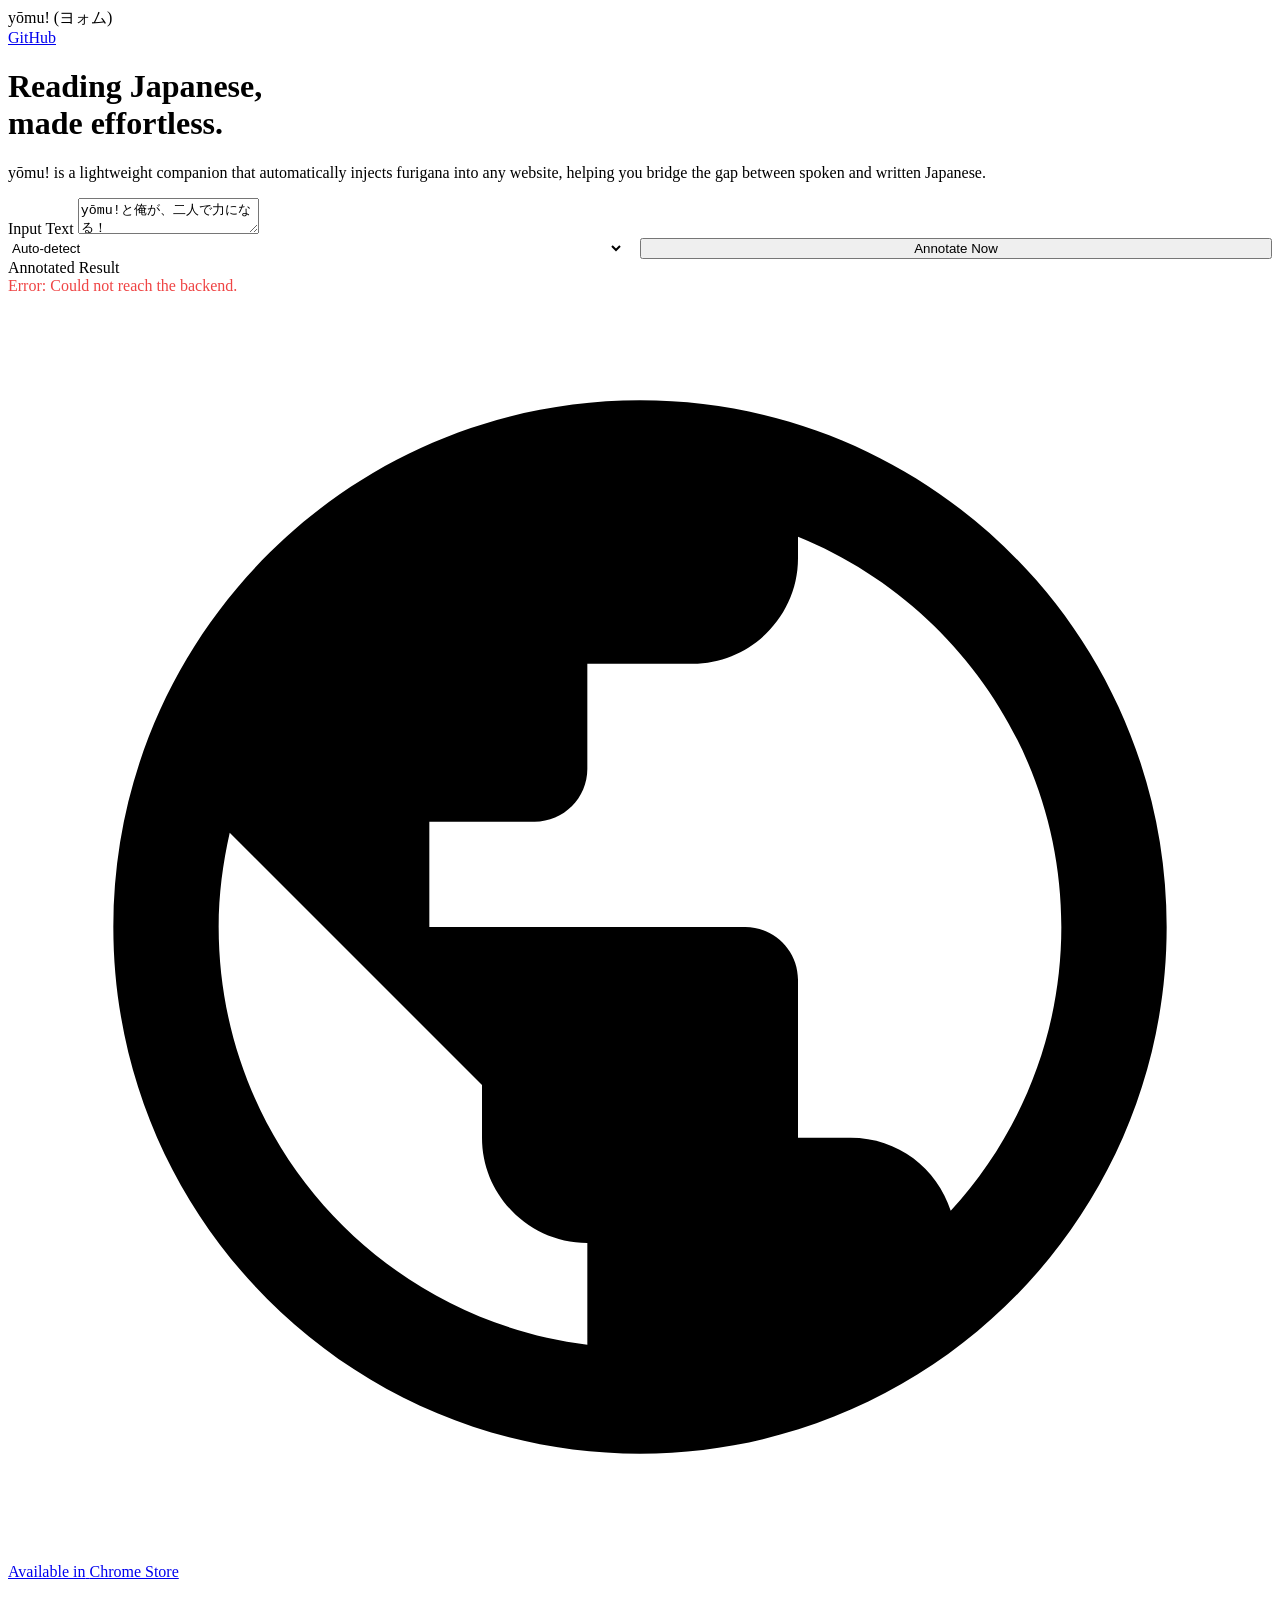
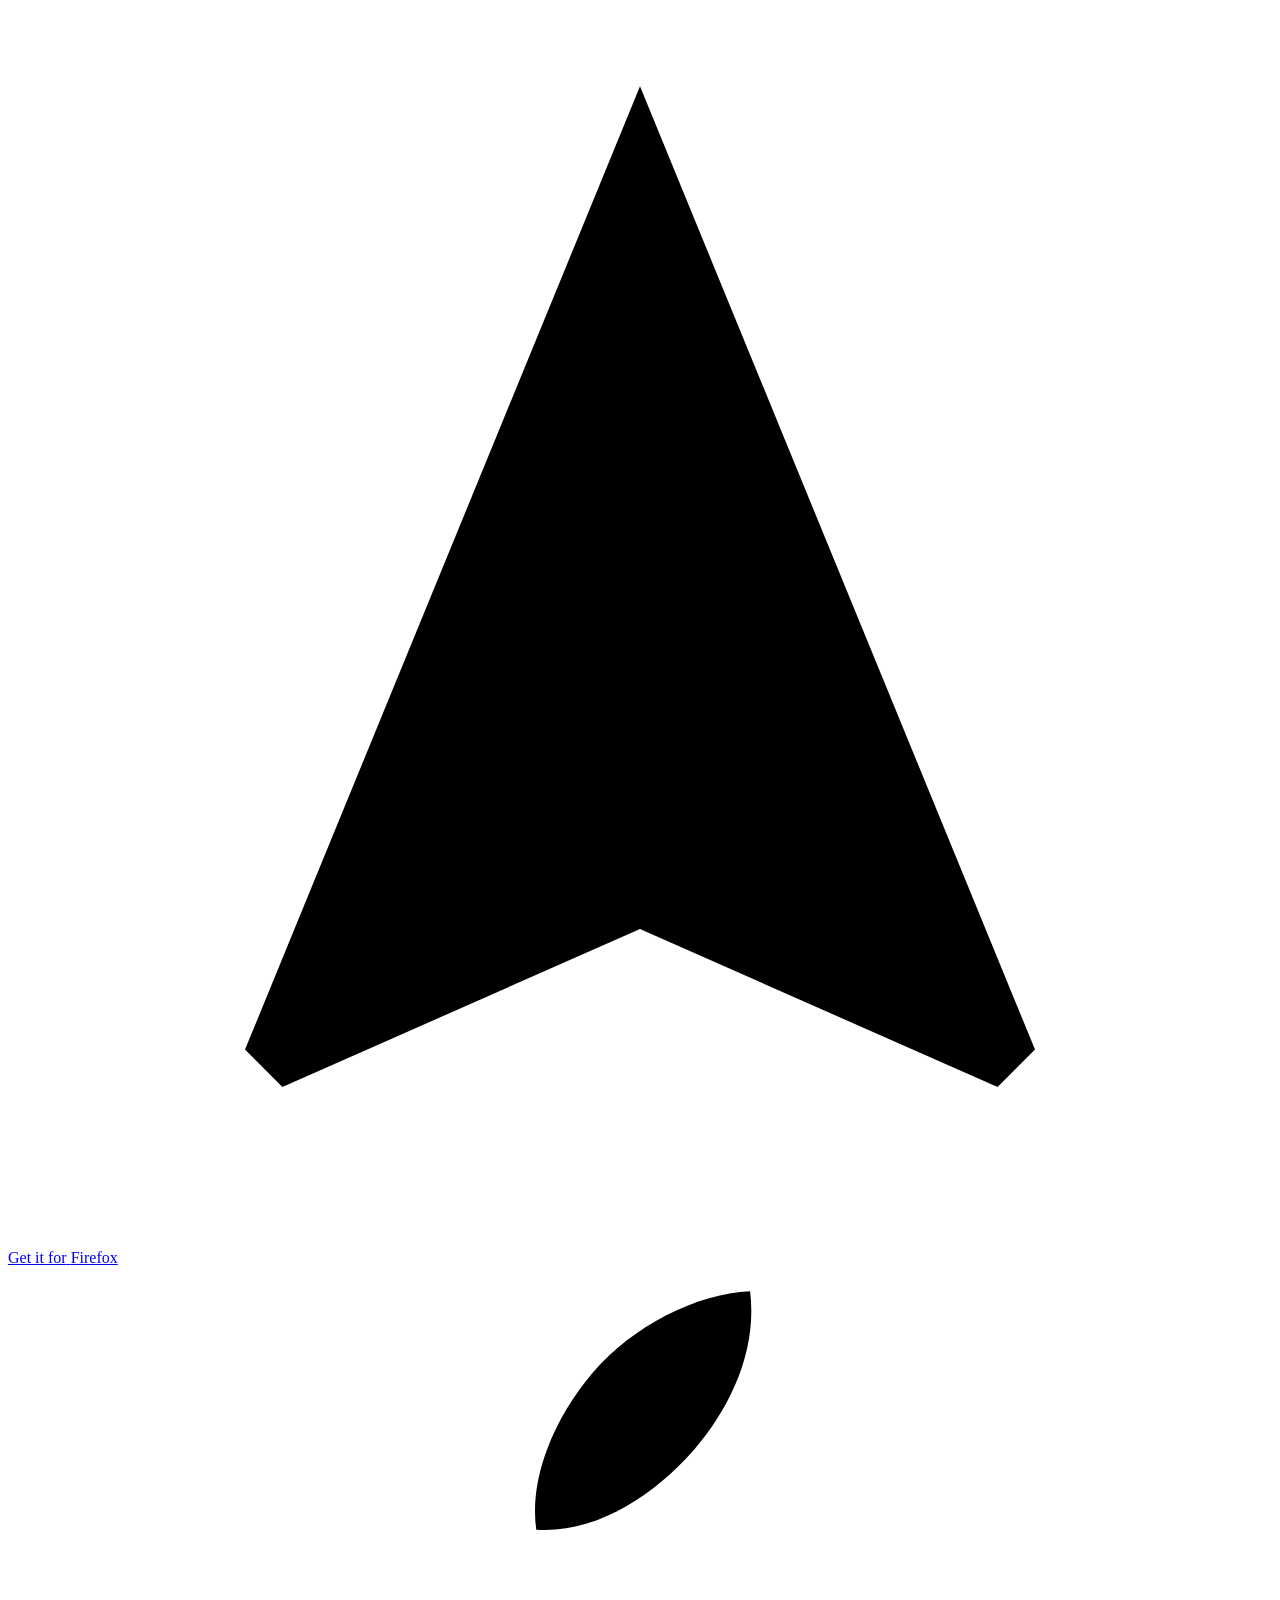
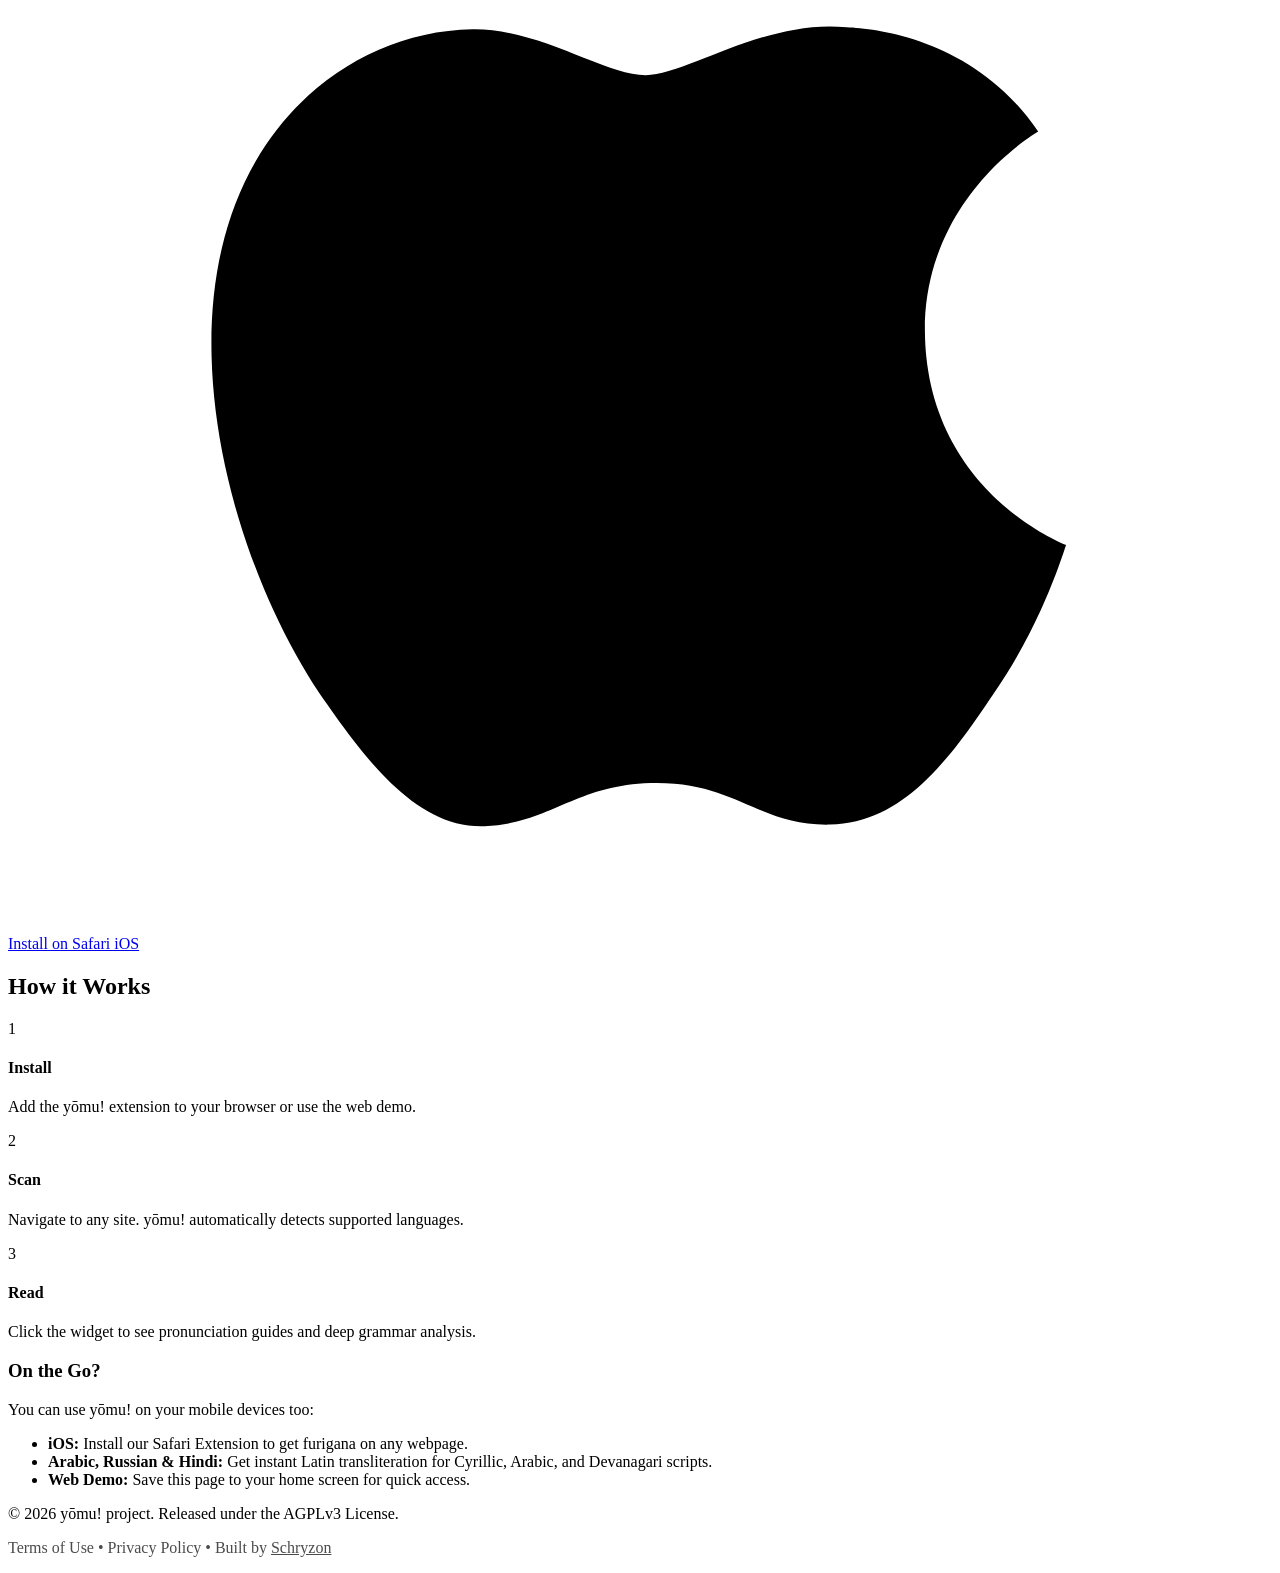
==== backend/static/index.html @ dbb48e29 "chore: untrack test_output.json and apply final UI polish (spinning reel + heroic text)" ====
<!DOCTYPE html>
<html lang="en">

<head>
    <meta charset="UTF-8">
    <meta name="viewport" content="width=device-width, initial-scale=1.0">
    <title>yōmu! (ヨォム) — AI Reading Layer for Japanese, Chinese, Arabic, Russian & Hindi</title>
    <meta name="description"
        content="yōmu! is a lightweight browser extension and AI reading layer that automatically adds Furigana, Pinyin, and Transliteration to Japanese, Chinese, Arabic, Russian, and Hindi text.">

    <!-- Open Graph / Facebook -->
    <meta property="og:type" content="website">
    <meta property="og:url" content="https://yomu-api-447937177163.asia-southeast2.run.app/">
    <meta property="og:title" content="yōmu! (ヨォム) — Read Languages with Ease">
    <meta property="og:description"
        content="An AI-powered reading companion that injects pronunciation guides into any website. Supports Japanese, Chinese, Arabic, Russian, and Hindi.">
    <meta property="og:image" content="https://yomu-api-447937177163.asia-southeast2.run.app/static/logo.png">

    <!-- Twitter -->
    <meta property="twitter:card" content="summary_large_image">
    <meta property="twitter:url" content="https://yomu-api-447937177163.asia-southeast2.run.app/">
    <meta property="twitter:title" content="yōmu! (ヨォム) — AI Reading Layer">
    <meta property="twitter:description"
        content="Inject Furigana, Pinyin, and Transliteration into any website automatically. 5 languages supported.">
    <meta property="twitter:image" content="https://yomu-api-447937177163.asia-southeast2.run.app/static/logo.png">

    <link rel="preconnect" href="https://fonts.googleapis.com">
    <link rel="preconnect" href="https://fonts.gstatic.com" crossorigin>
    <link href="https://fonts.googleapis.com/css2?family=Outfit:wght@400;600;800;900&display=swap" rel="stylesheet">
    <link rel="stylesheet" href="/static/style.css">
    <link rel="manifest" href="/static/manifest.json">
    <link rel="canonical" href="https://yomu-api-447937177163.asia-southeast2.run.app/">
    <meta name="theme-color" content="#020617">
    <link rel="apple-touch-icon" href="/static/logo.png">

</head>

<body>
    <div class="bg-blobs">
        <div class="blob blob-1"></div>
        <div class="blob blob-2"></div>
    </div>

    <header>
        <div class="logo">yōmu! (ヨォム)</div>

        <nav>
            <a href="https://github.com/Schryzon/yomu" class="btn"
                style="background: var(--glass); border: 1px solid var(--border);">GitHub</a>
        </nav>
    </header>

    <main>
        <h1>Reading <span id="lang-reel-container"><span id="lang-reel">Japanese</span></span>,<br>made effortless.</h1>


        <p class="hero-sub">
            yōmu! is a lightweight companion that automatically injects furigana into any website, helping you bridge
            the gap between spoken and written Japanese.
        </p>

        <div class="demo-container">
            <div class="input-group">
                <label for="text-input">Input Text</label>
                <textarea id="text-input" placeholder="Enter text here...">yōmu!と俺が、二人で力になる！</textarea>



                <div style="display: flex; gap: 1rem; align-items: center;">
                    <select id="lang-select" class="btn"
                        style="background: var(--glass); border: 1px solid var(--border); flex: 1;">
                        <option value="auto">Auto-detect</option>
                        <option value="ja">Japanese (Furigana)</option>
                        <option value="zh">Chinese (Pinyin)</option>
                        <option value="ar">Arabic (Transliteration)</option>
                    </select>

                    <button id="annotate-btn" class="btn" style="flex: 1;">Annotate Now</button>
                </div>
            </div>

            <div class="output-group">
                <label>Annotated Result</label>
                <div id="output-box" class="output-box">
                    <em>The result will appear here...</em>
                </div>
            </div>
        </div>

        <div class="store-grid">
            <a href="#" class="store-btn">
                <svg viewBox="0 0 24 24">
                    <path
                        d="M12 2C6.48 2 2 6.48 2 12s4.48 10 10 10 10-4.48 10-10S17.52 2 12 2zm-1 17.93c-3.95-.49-7-3.85-7-7.93 0-.62.08-1.21.21-1.79L9 15v1c0 1.1.9 2 2 2v1.93zm6.9-2.54c-.26-.81-1-1.39-1.9-1.39h-1v-3c0-.55-.45-1-1-1H8v-2h2c.55 0 1-.45 1-1V7h2c1.1 0 2-.9 2-2v-.41c2.93 1.19 5 4.06 5 7.41 0 2.08-.8 3.97-2.1 5.39z" />
                </svg>
                <div class="btn-text">
                    <span class="small">Available in</span>
                    <span class="large">Chrome Store</span>
                </div>
            </a>
            <a href="#" class="store-btn">
                <svg viewBox="0 0 24 24">
                    <path d="M12 2L4.5 20.29L5.21 21L12 18L18.79 21L19.5 20.29L12 2Z" />
                </svg>
                <div class="btn-text">
                    <span class="small">Get it for</span>
                    <span class="large">Firefox</span>
                </div>
            </a>
            <a href="#" class="store-btn">
                <svg viewBox="0 0 24 24">
                    <path
                        d="M18.71 19.5c-.83 1.24-1.71 2.45-3.1 2.48-1.34.03-1.77-.79-3.29-.79-1.53 0-2 .77-3.27.82-1.31.05-2.3-1.32-3.14-2.53C4.25 17 2.94 12.45 4.7 9.39c.87-1.52 2.43-2.48 4.12-2.51 1.28-.02 2.5.87 3.29.87.78 0 2.26-1.07 3.81-.91.65.03 2.47.26 3.64 1.98-.09.06-2.17 1.28-2.15 3.81.03 3.02 2.65 4.03 2.68 4.04-.03.07-.42 1.44-1.38 2.83M13 3.5c.73-.83 1.23-1.93 1.09-3.04-1.02.04-2.25.68-2.98 1.54-.65.76-1.23 1.91-1.08 2.99 1.13.08 2.24-.66 2.97-1.49z" />
                </svg>
                <div class="btn-text">
                    <span class="small">Install on</span>
                    <span class="large">Safari iOS</span>
                </div>
            </a>
        </div>

        <section class="how-to">
            <h2>How it Works</h2>
            <div class="steps">
                <div class="step">
                    <div class="step-num">1</div>
                    <h4>Install</h4>
                    <p>Add the yōmu! extension to your browser or use the web demo.</p>
                </div>
                <div class="step">
                    <div class="step-num">2</div>
                    <h4>Scan</h4>
                    <p>Navigate to any site. yōmu! automatically detects supported languages.</p>
                </div>
                <div class="step">
                    <div class="step-num">3</div>
                    <h4>Read</h4>
                    <p>Click the widget to see pronunciation guides and deep grammar analysis.</p>
                </div>
            </div>
        </section>

        <div class="mobile-info">

            <h3>On the Go?</h3>

            <p>You can use yōmu! on your mobile devices too:</p>
            <ul>
                <li><strong>iOS:</strong> Install our Safari Extension to get furigana on any webpage.</li>
                <li><strong>Arabic, Russian & Hindi:</strong> Get instant Latin transliteration for Cyrillic, Arabic,
                    and Devanagari scripts.</li>

                <li><strong>Web Demo:</strong> Save this page to your home screen for quick access.</li>
            </ul>
        </div>
    </main>

    <footer>
        <p>&copy; 2026 yōmu! project. Released under the <a href="https://github.com/Schryzon/yomu/blob/main/LICENSE"
                style="color: var(--primary); text-decoration: none;">AGPLv3 License</a>.</p>
        <p style="margin-top: 0.5rem; opacity: 0.7;">
            <a href="/terms" style="color: inherit; text-decoration: none;">Terms of Use</a> •
            <a href="/privacy" style="color: inherit; text-decoration: none;">Privacy Policy</a> •
            Built by <a href="https://github.com/Schryzon" style="color: inherit; text-decoration: underline;">Schryzon</a>
        </p>
    </footer>


    <script>
        const langReel = document.getElementById('lang-reel');
        const inputText = document.getElementById('text-input');
        const btn = document.getElementById('annotate-btn');
        const output = document.getElementById('output-box');
        const langSelect = document.getElementById('lang-select');

        const LANGS = {
            ja: "Japanese",
            zh: "Chinese",
            ar: "Arabic",
            ru: "Russian",
            hi: "Hindi"
        };

        let currentLang = "ja";

        function detectLanguage(text) {
            if (/[\u3040-\u309F\u30A0-\u30FF]/.test(text)) return "ja";
            if (/[\u4E00-\u9FAF]/.test(text)) return "zh";
            if (/[\u0600-\u06FF]/.test(text)) return "ar";
            if (/[\u0400-\u04FF]/.test(text)) return "ru";
            if (/[\u0900-\u097F]/.test(text)) return "hi";
            return "ja";
        }

        function spinTo(newLangKey) {
            if (newLangKey === currentLang) return;
            const newName = LANGS[newLangKey] || "Languages";
            
            langReel.style.animation = 'none';
            langReel.offsetHeight; // trigger reflow
            langReel.style.animation = 'spin-out 0.3s cubic-bezier(0.45, 0, 0.55, 1) forwards';
            
            setTimeout(() => {
                langReel.textContent = newName;
                langReel.style.animation = 'spin-in 0.4s cubic-bezier(0.175, 0.885, 0.32, 1.275) forwards';
                currentLang = newLangKey;
            }, 300);
        }

        inputText.addEventListener('input', (e) => {
            const text = e.target.value;
            if (text.trim().length > 0) {
                const lang = detectLanguage(text);
                spinTo(lang);
            }
        });

        async function annotate() {
            const text = inputText.value.trim();
            if (!text) return;

            btn.disabled = true;
            btn.textContent = "Processing...";
            output.style.opacity = "0.5";

            try {
                const response = await fetch('/api/annotate', {
                    method: 'POST',
                    headers: { 'Content-Type': 'application/json' },
                    body: JSON.stringify({ 
                        text: text,
                        target_lang: langSelect.value 
                    })
                });

                if (!response.ok) throw new Error('API Error');

                const data = await response.json();
                output.innerHTML = data.annotated_html;
                
                const finalLang = langSelect.value === 'auto' ? detectLanguage(text) : langSelect.value;
                spinTo(finalLang);

            } catch (err) {
                console.error(err);
                output.innerHTML = `<span style="color: #ef4444;">Error: Could not reach the backend.</span>`;
            } finally {
                btn.disabled = false;
                btn.textContent = "Annotate Now";
                output.style.opacity = "1";
            }
        }

        btn.addEventListener('click', annotate);
        window.addEventListener('DOMContentLoaded', annotate);
    </script>
</body>
</html>
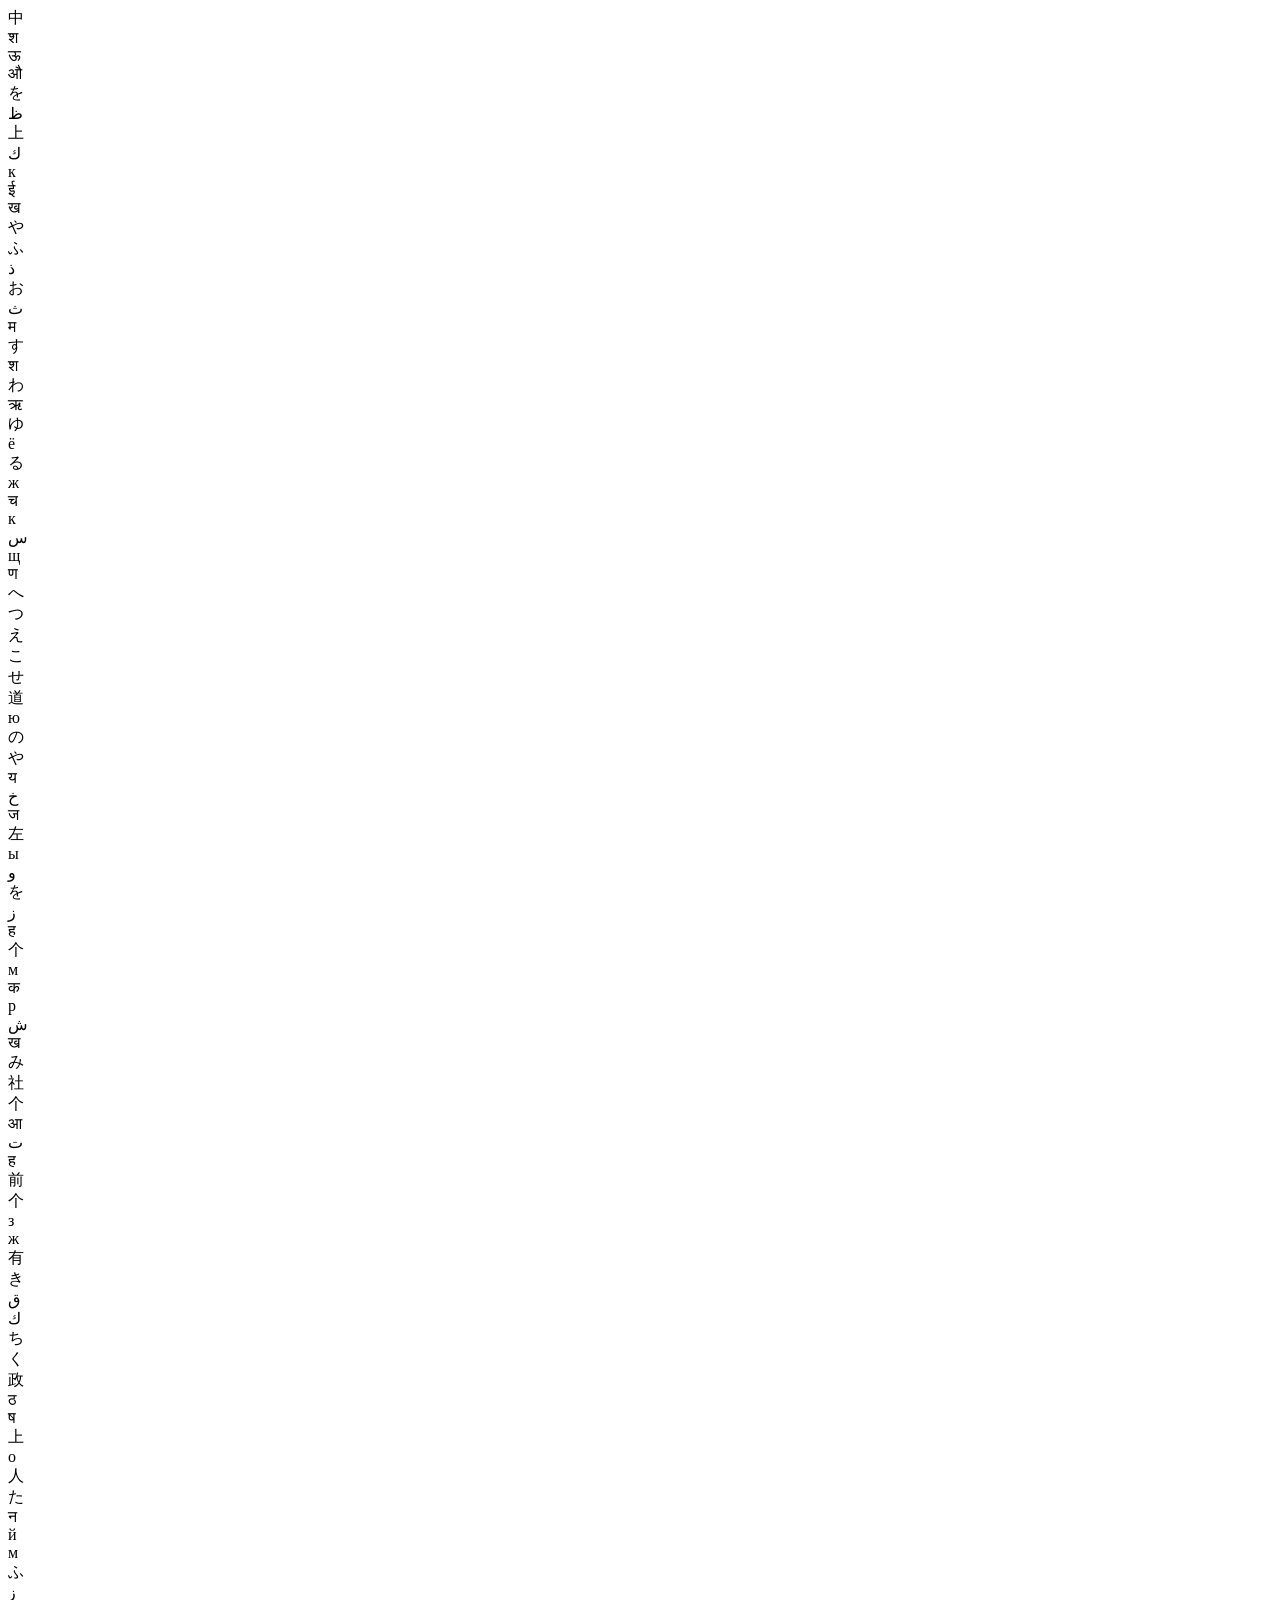
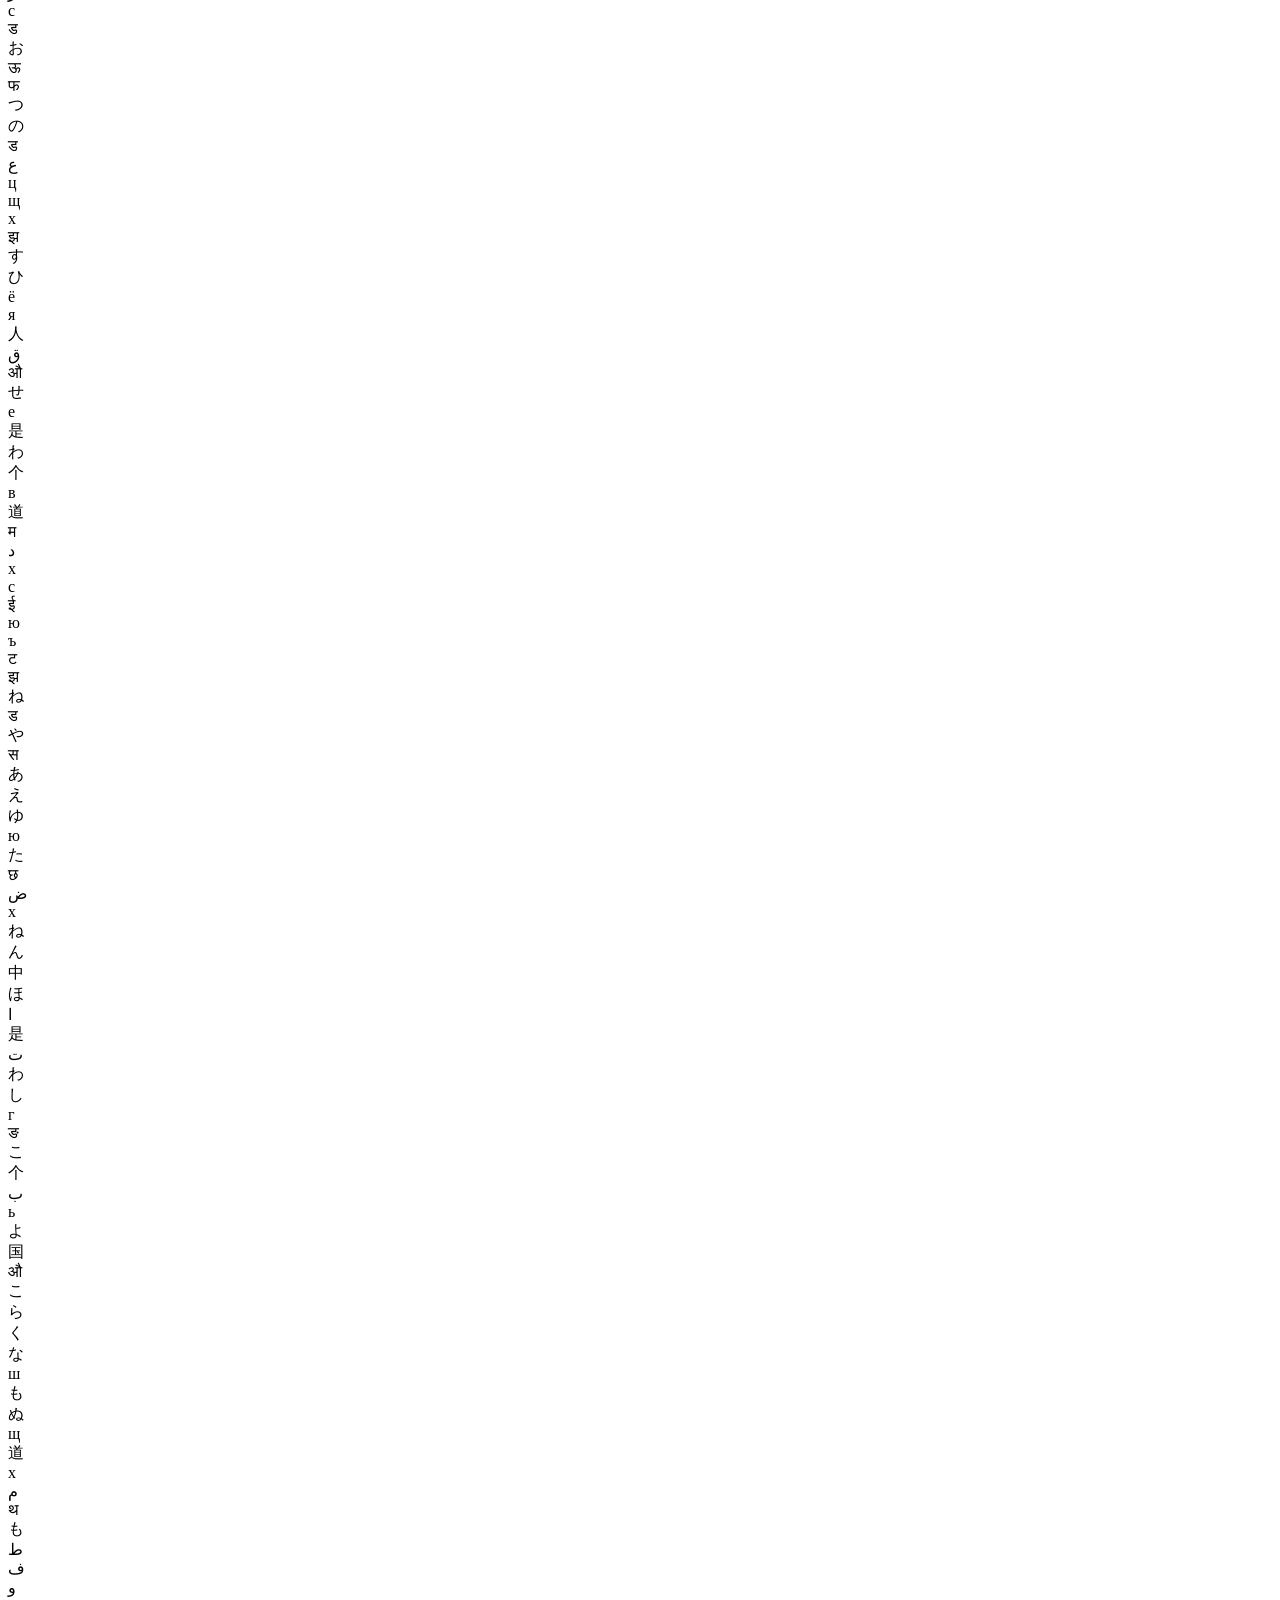
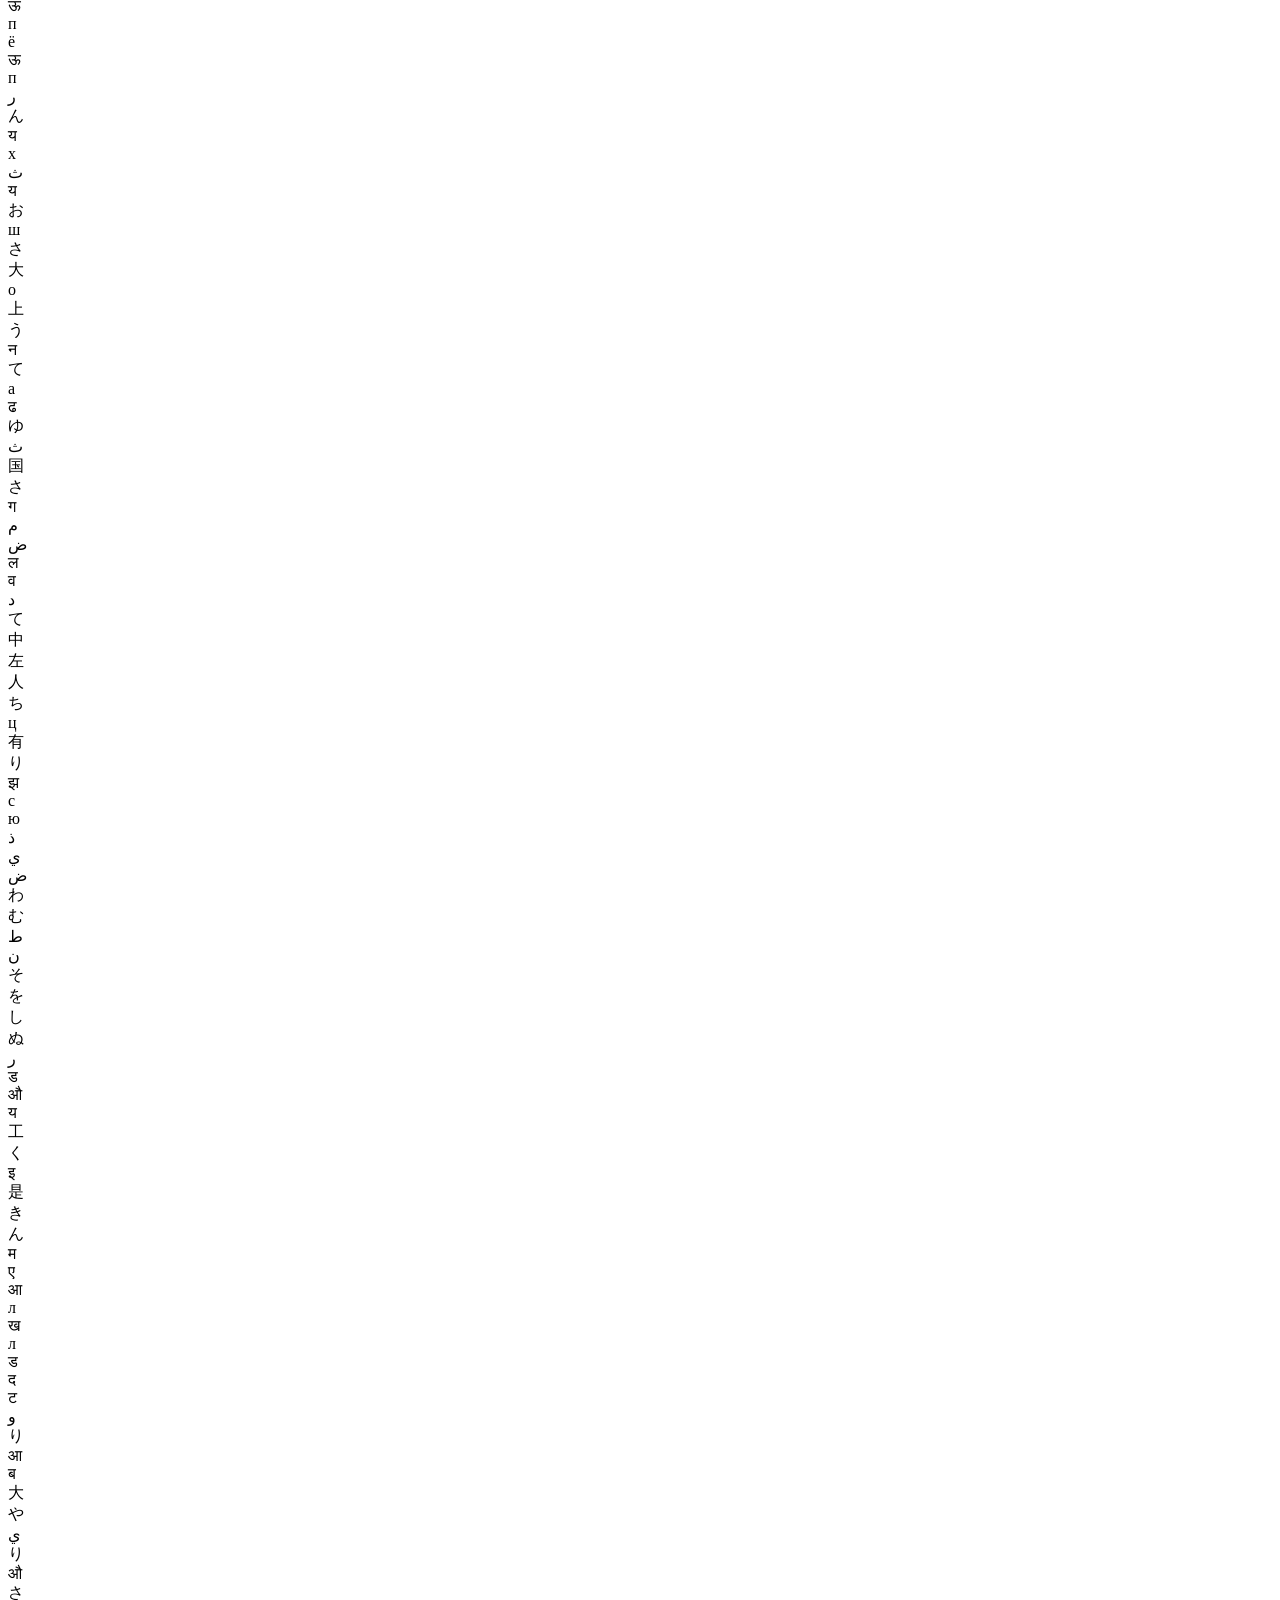
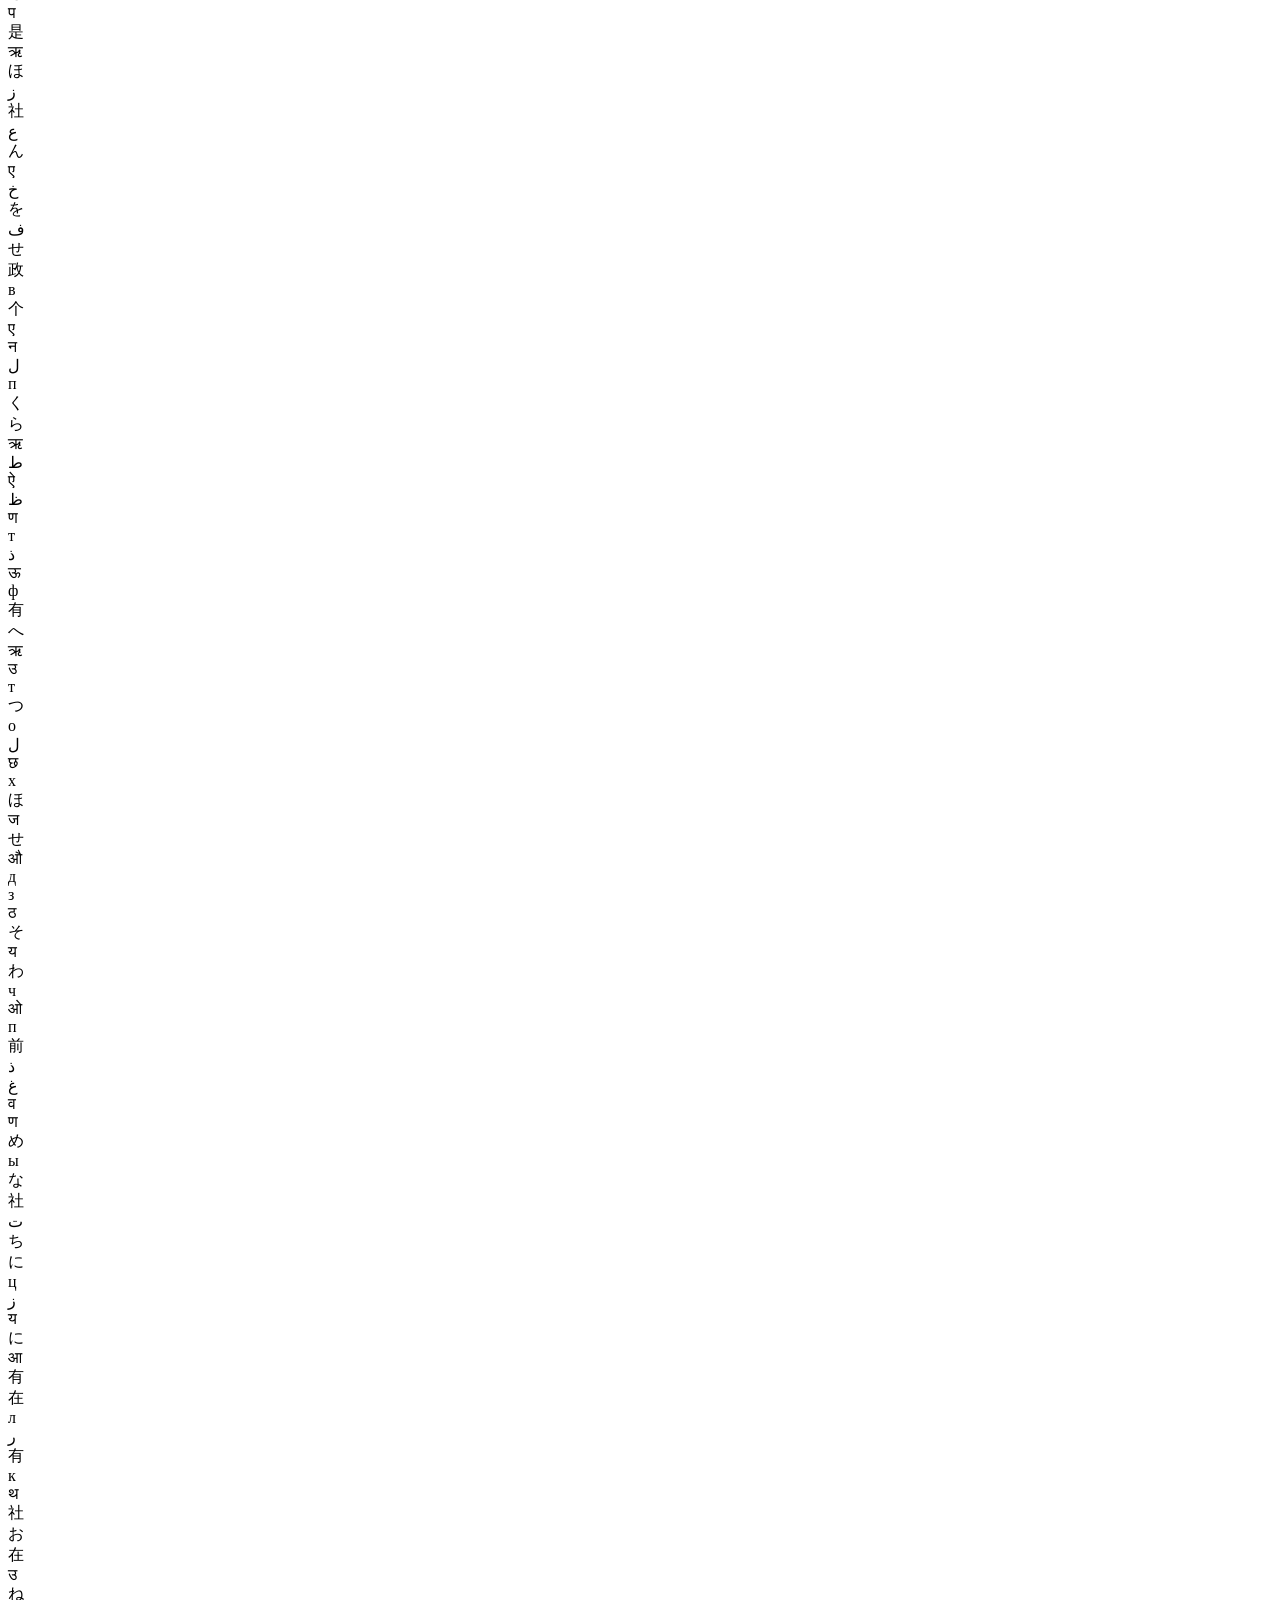
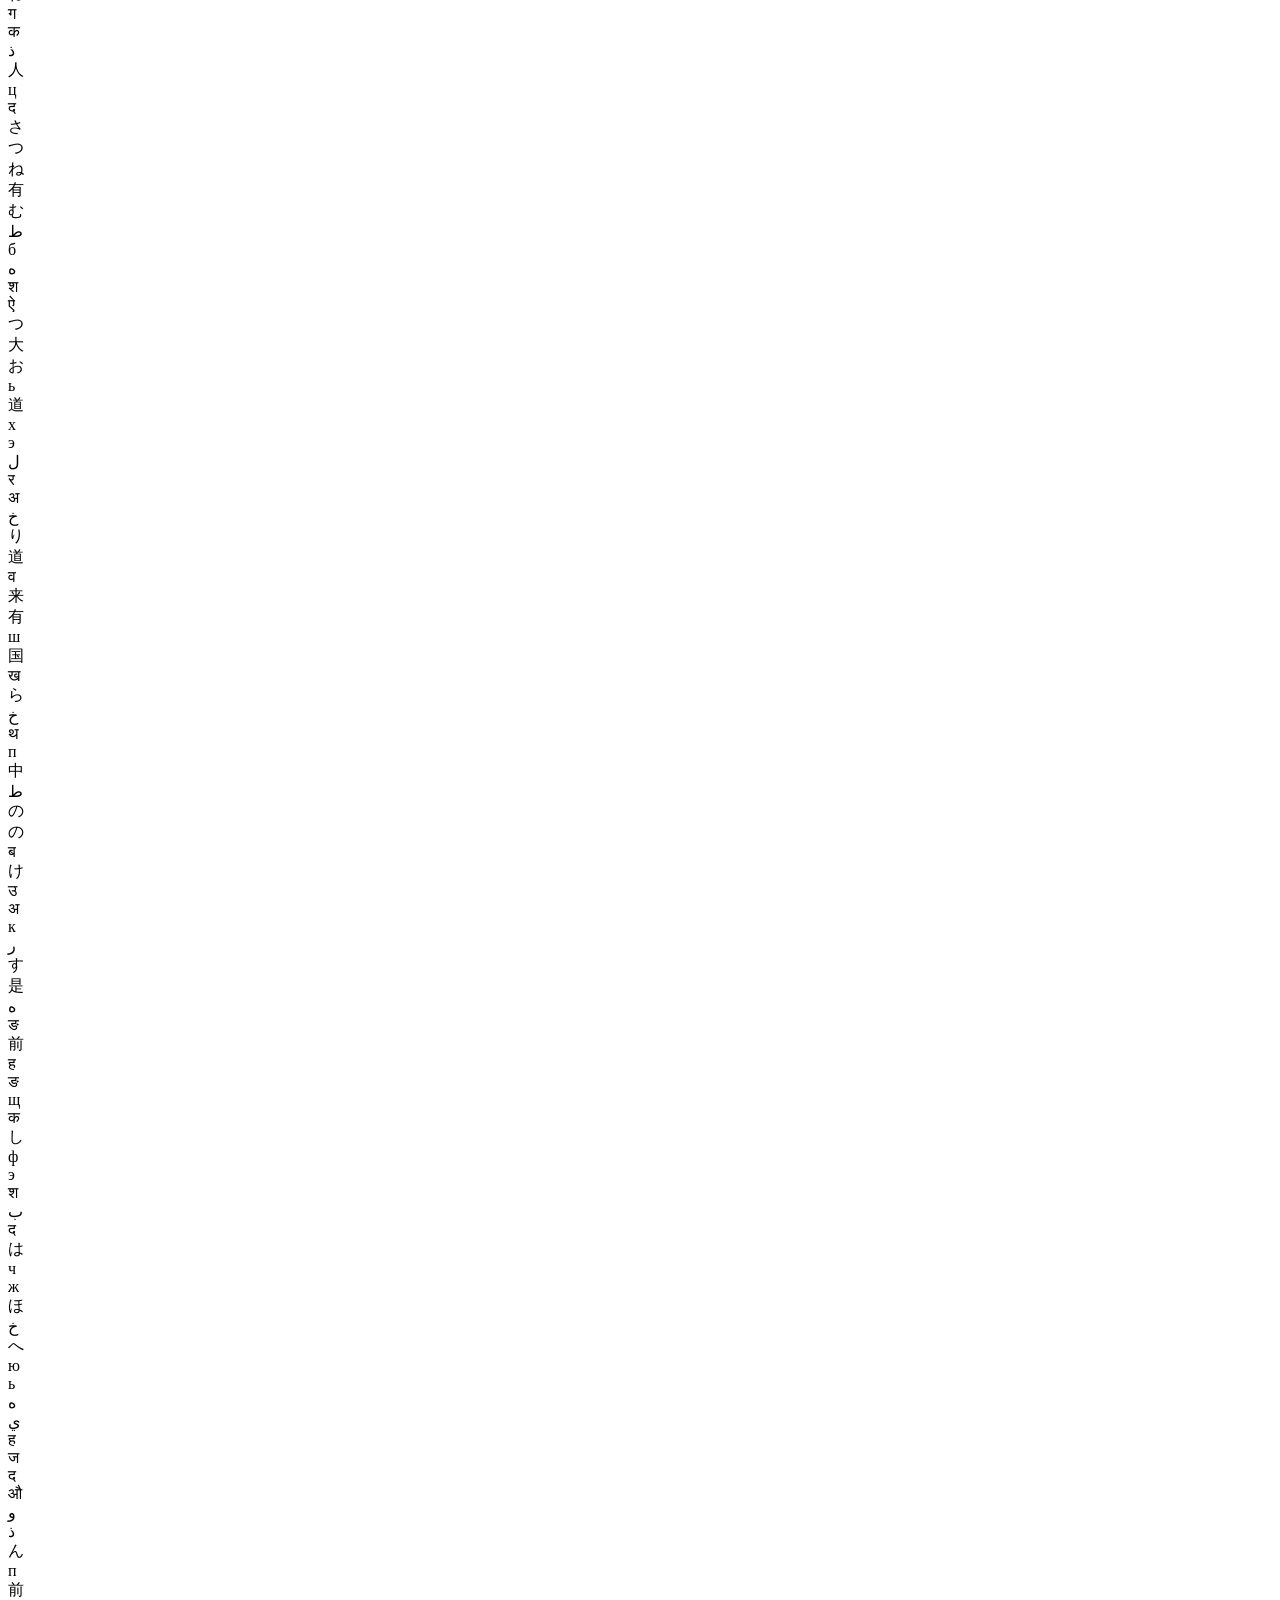
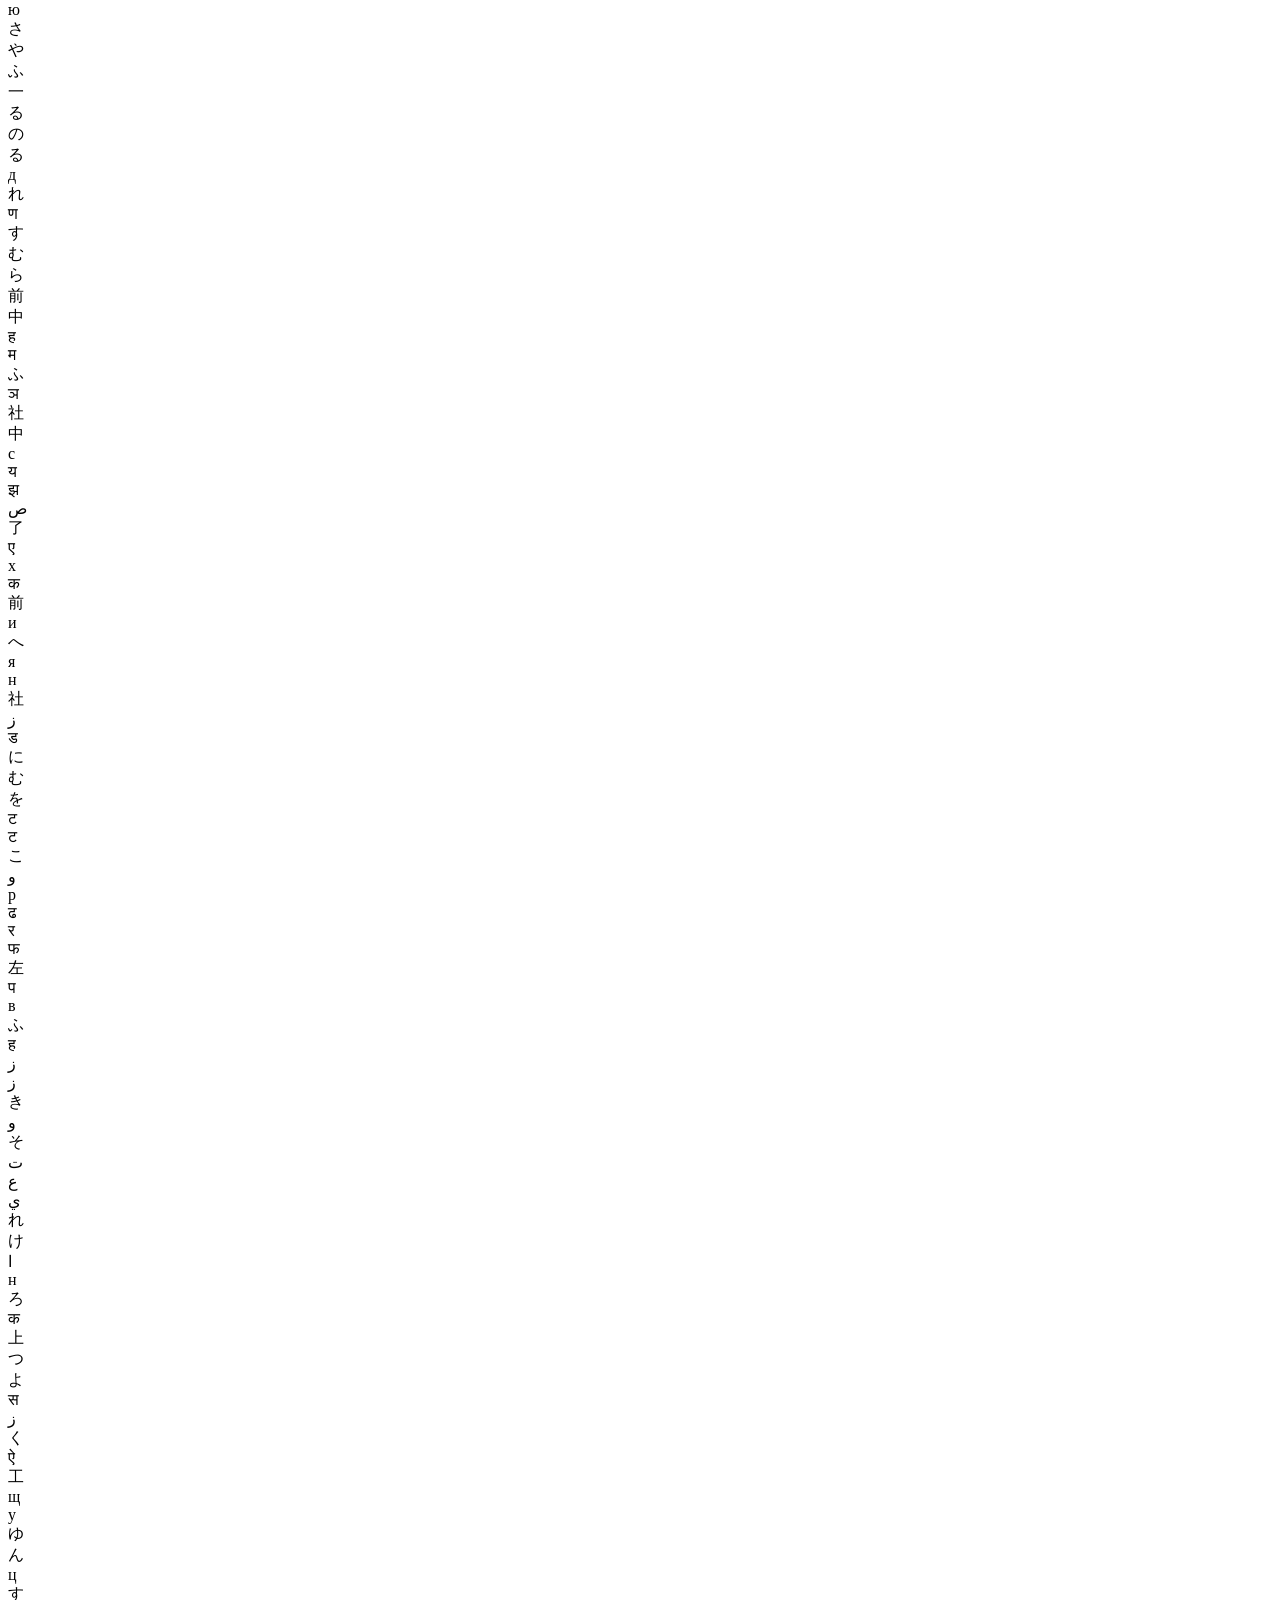
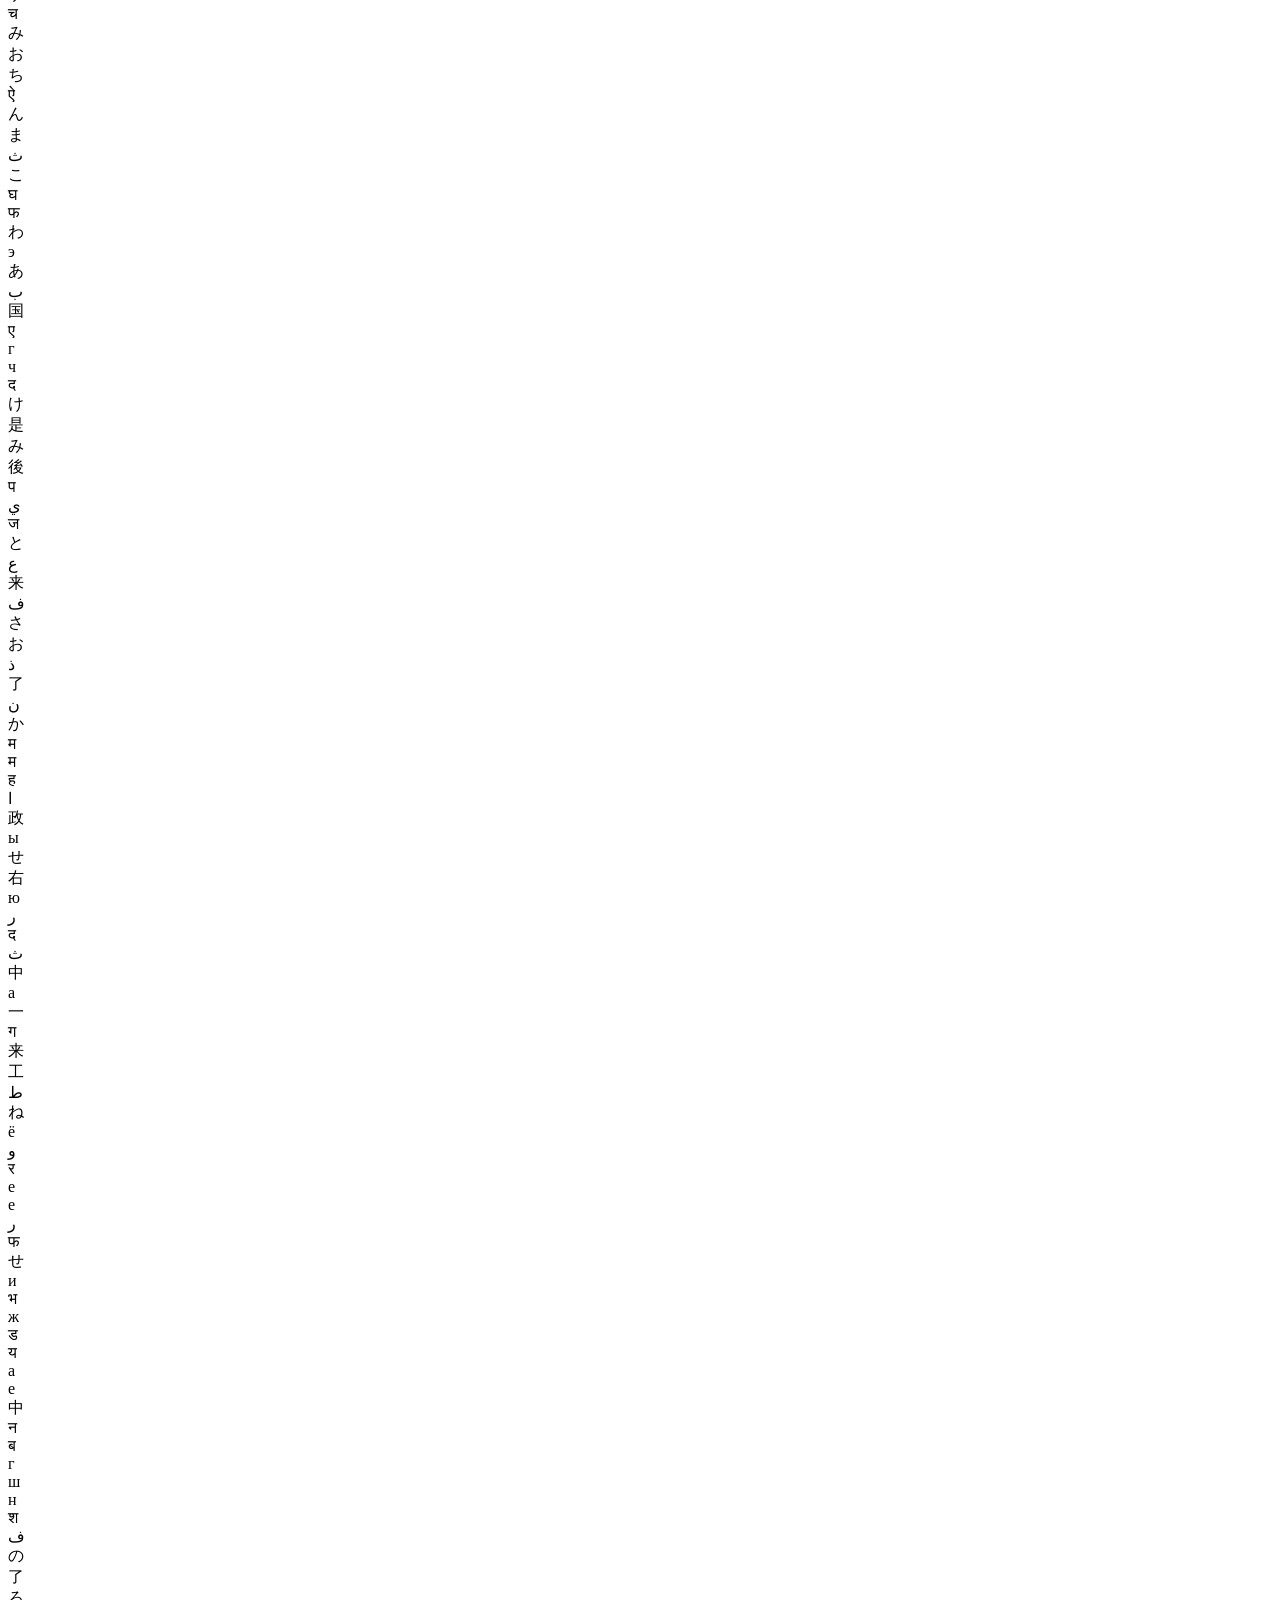
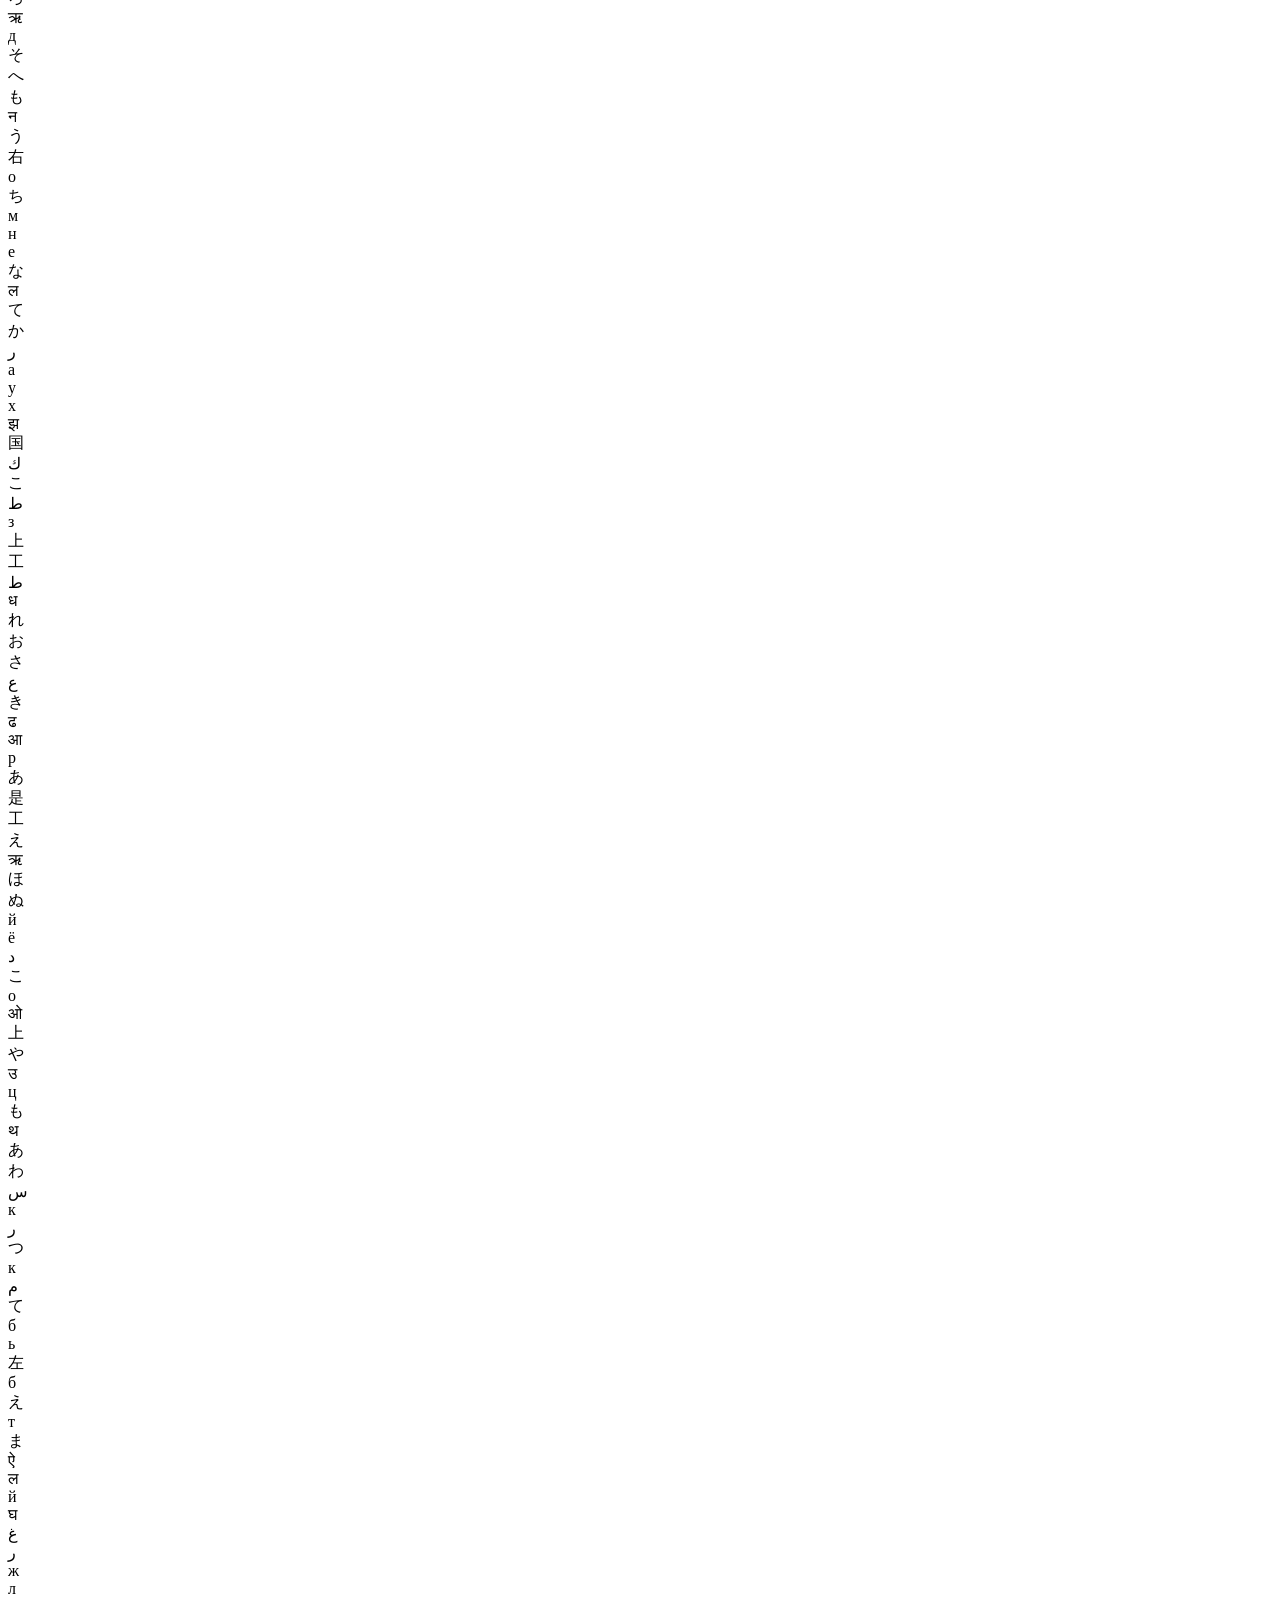
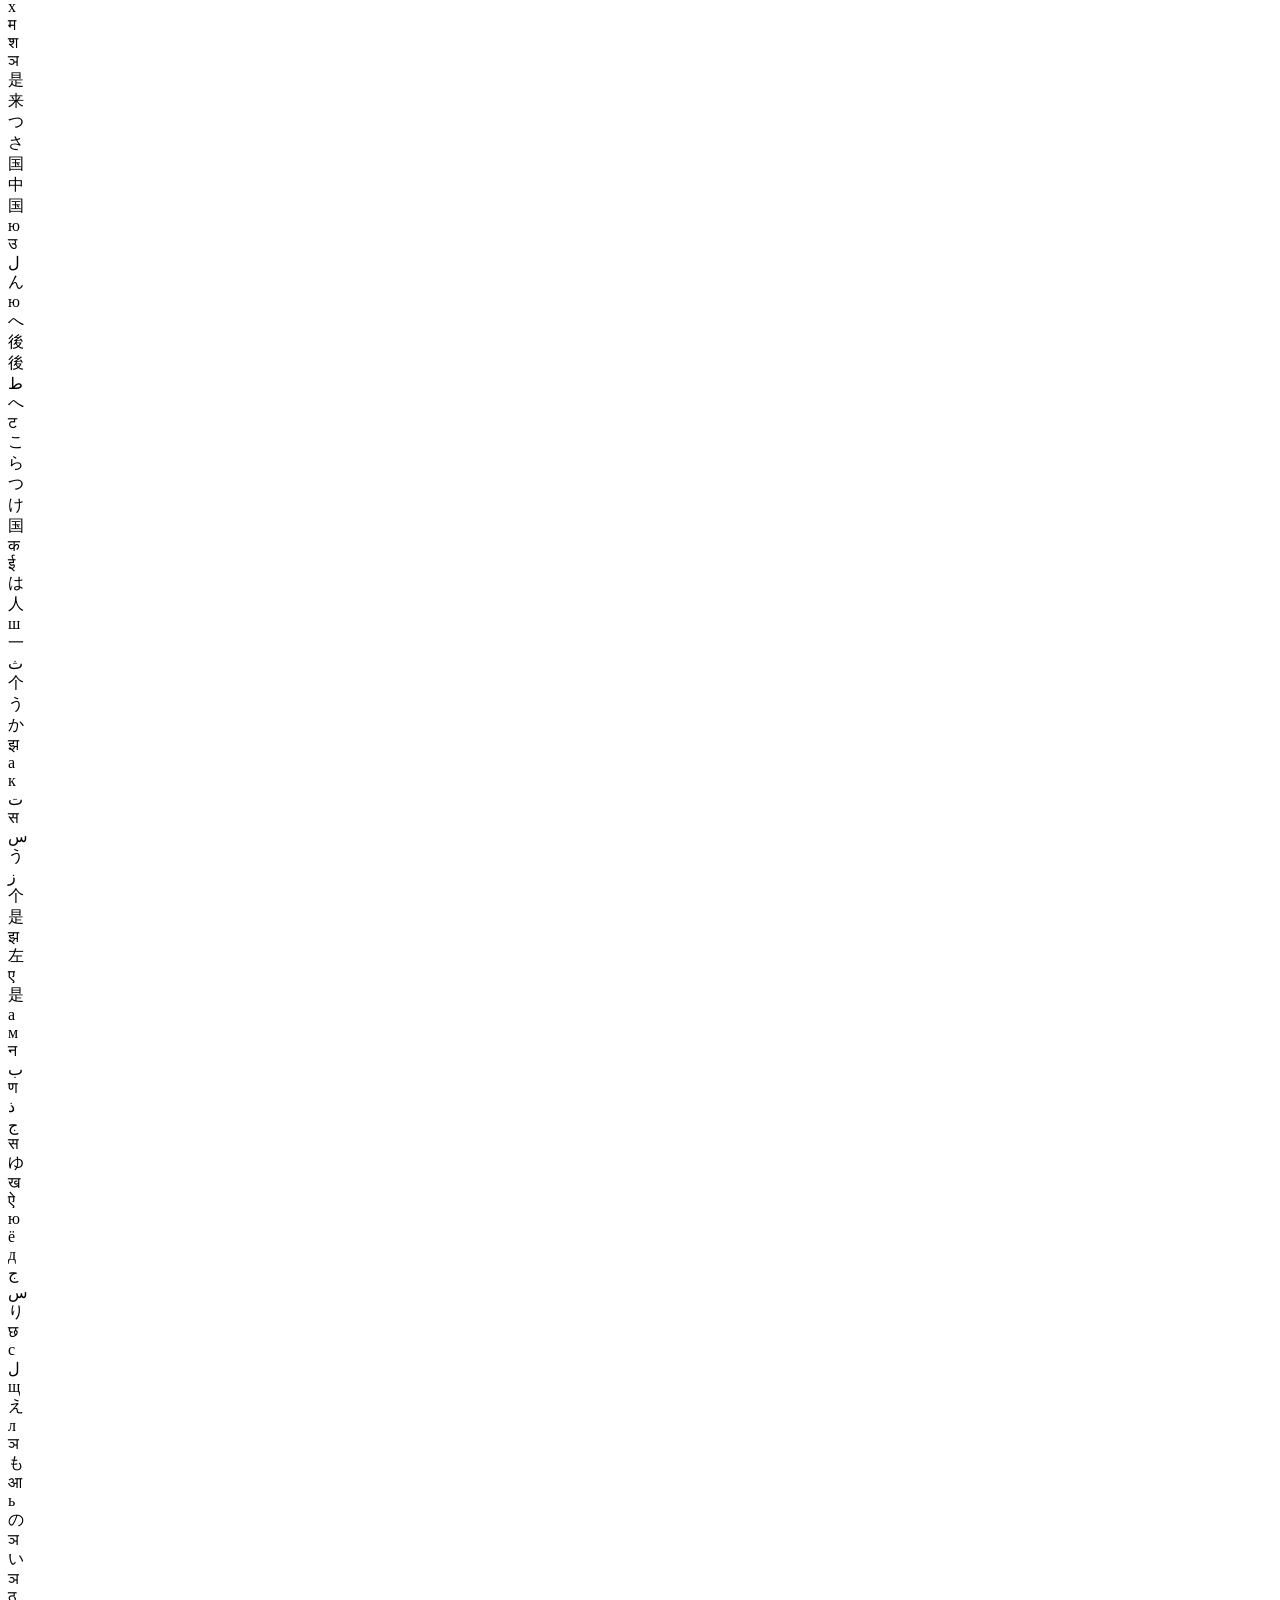
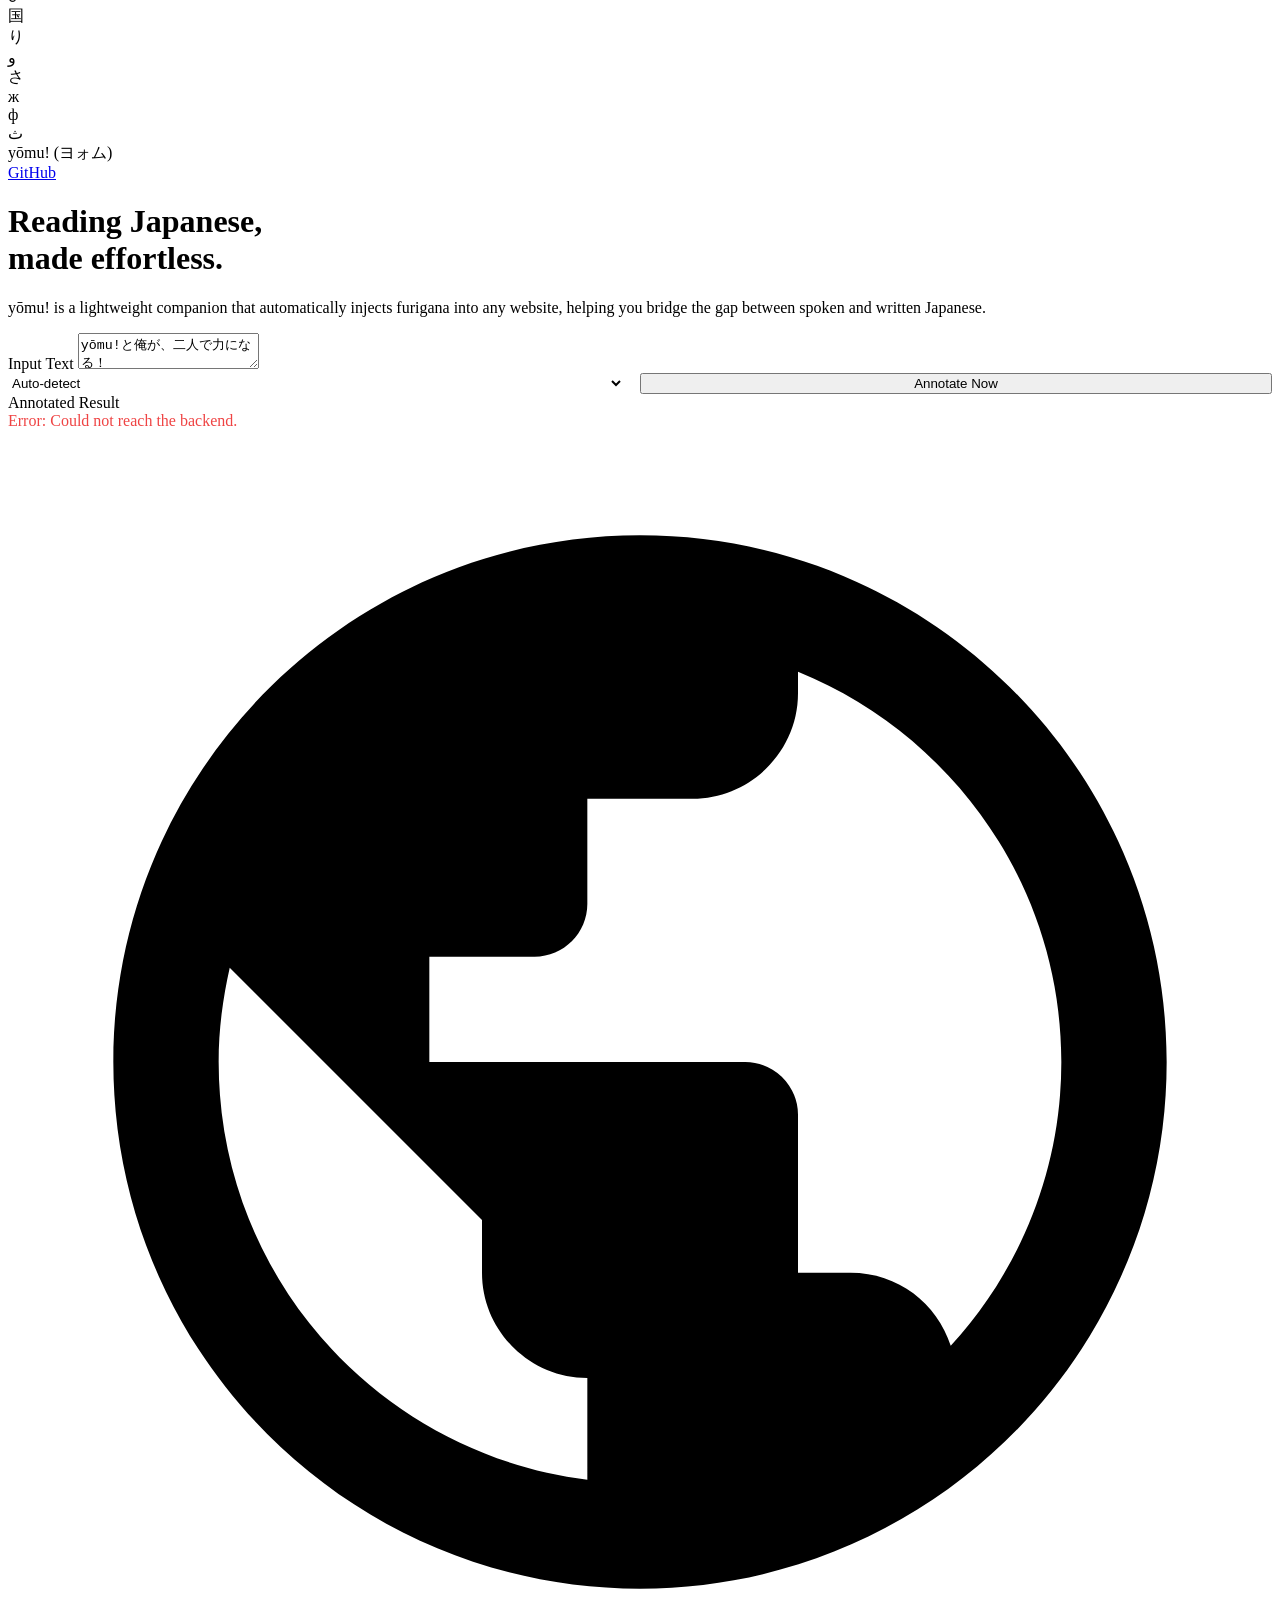
==== commit d6b76da5: "feat: add linguistic matrix background with slow ambient drift and final UI polish" ====
--- a/backend/static/index.html
+++ b/backend/static/index.html
@@ -40,6 +40,8 @@
         <div class="blob blob-1"></div>
         <div class="blob blob-2"></div>
     </div>
+    <div class="ambient-bg" id="ambient-bg"></div>
+
 
     <header>
         <div class="logo">yōmu! (ヨォム)</div>
@@ -251,8 +253,50 @@
             }
         }
 
+        // Ambient Background Logic
+        const ambientContainer = document.getElementById('ambient-bg');
+        const chars = [
+            // Japanese (Hiragana/Katakana)
+            ..."あいうえおかきくけこさしすせそたちつてとなにぬねのはひふへほまみむめもやゆよらりるれろわをん".split(""),
+            // Chinese (Common Hanzi)
+            ..."の一是国在人了有中这大来上个国社工政道前後中左右".split(""),
+            // Arabic
+            ..."ابتثجحخدذرزسشصضطظعغفقكلمنهوي".split(""),
+            // Russian
+            ..."абвгдеёжзийклмнопрстуфхцчшщъыьэюя".split(""),
+            // Hindi
+            ..."अआइईउऊऋएऐओऔकखगघङचछजझञटठडढणतथदधनपफबभमयरलवशषसह".split("")
+        ];
+
+        function createStream() {
+            const stream = document.createElement('div');
+            stream.className = 'ambient-stream';
+            
+            let content = "";
+            for(let i=0; i<30; i++) {
+                content += chars[Math.floor(Math.random() * chars.length)] + "\n";
+            }
+            stream.innerText = content;
+            
+            // Randomize position and animation (Slow drift)
+            const duration = 40 + Math.random() * 40;
+            const delay = -Math.random() * 80;
+            stream.style.setProperty('--duration', `${duration}s`);
+            stream.style.animationDelay = `${delay}s`;
+
+            
+            ambientContainer.appendChild(stream);
+        }
+
+        // Create initial streams
+        const streamCount = Math.floor(window.innerWidth / 50);
+        for(let i=0; i<streamCount; i++) {
+            createStream();
+        }
+
         btn.addEventListener('click', annotate);
         window.addEventListener('DOMContentLoaded', annotate);
     </script>
+
 </body>
 </html>
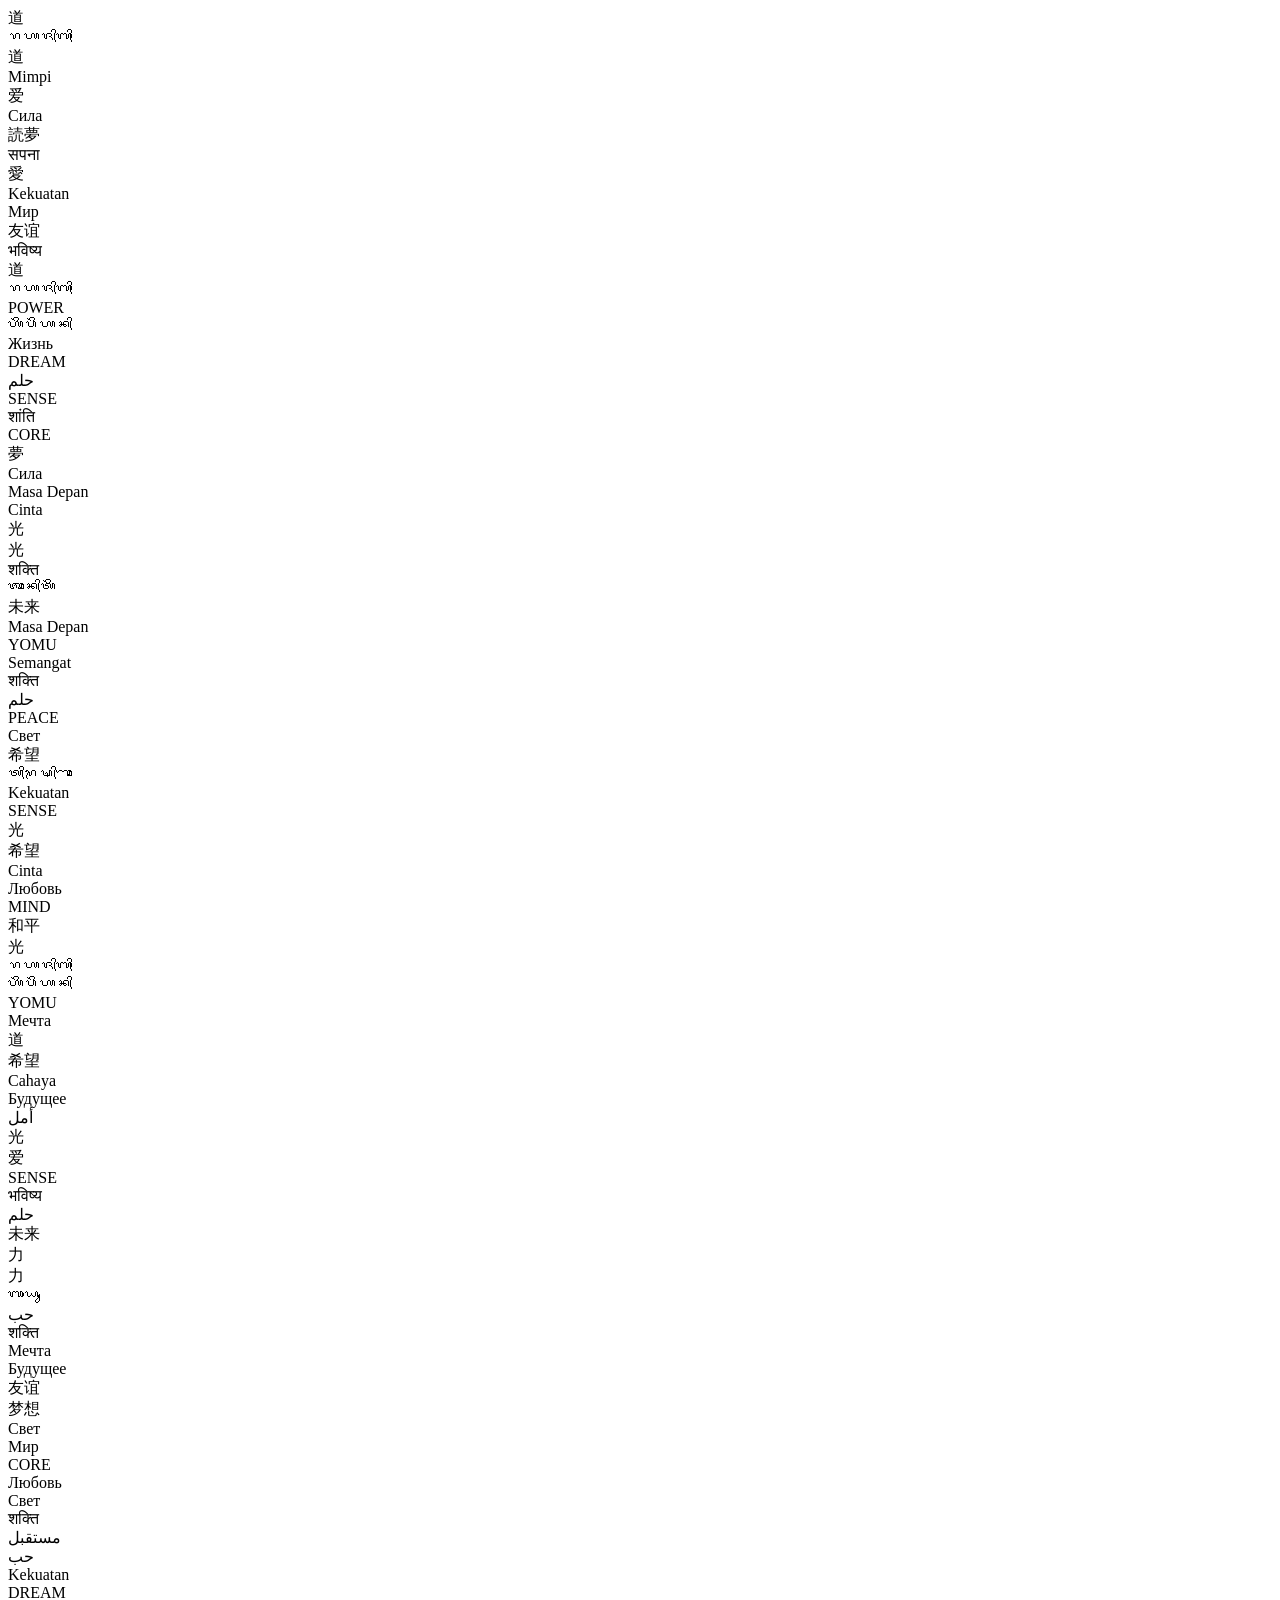
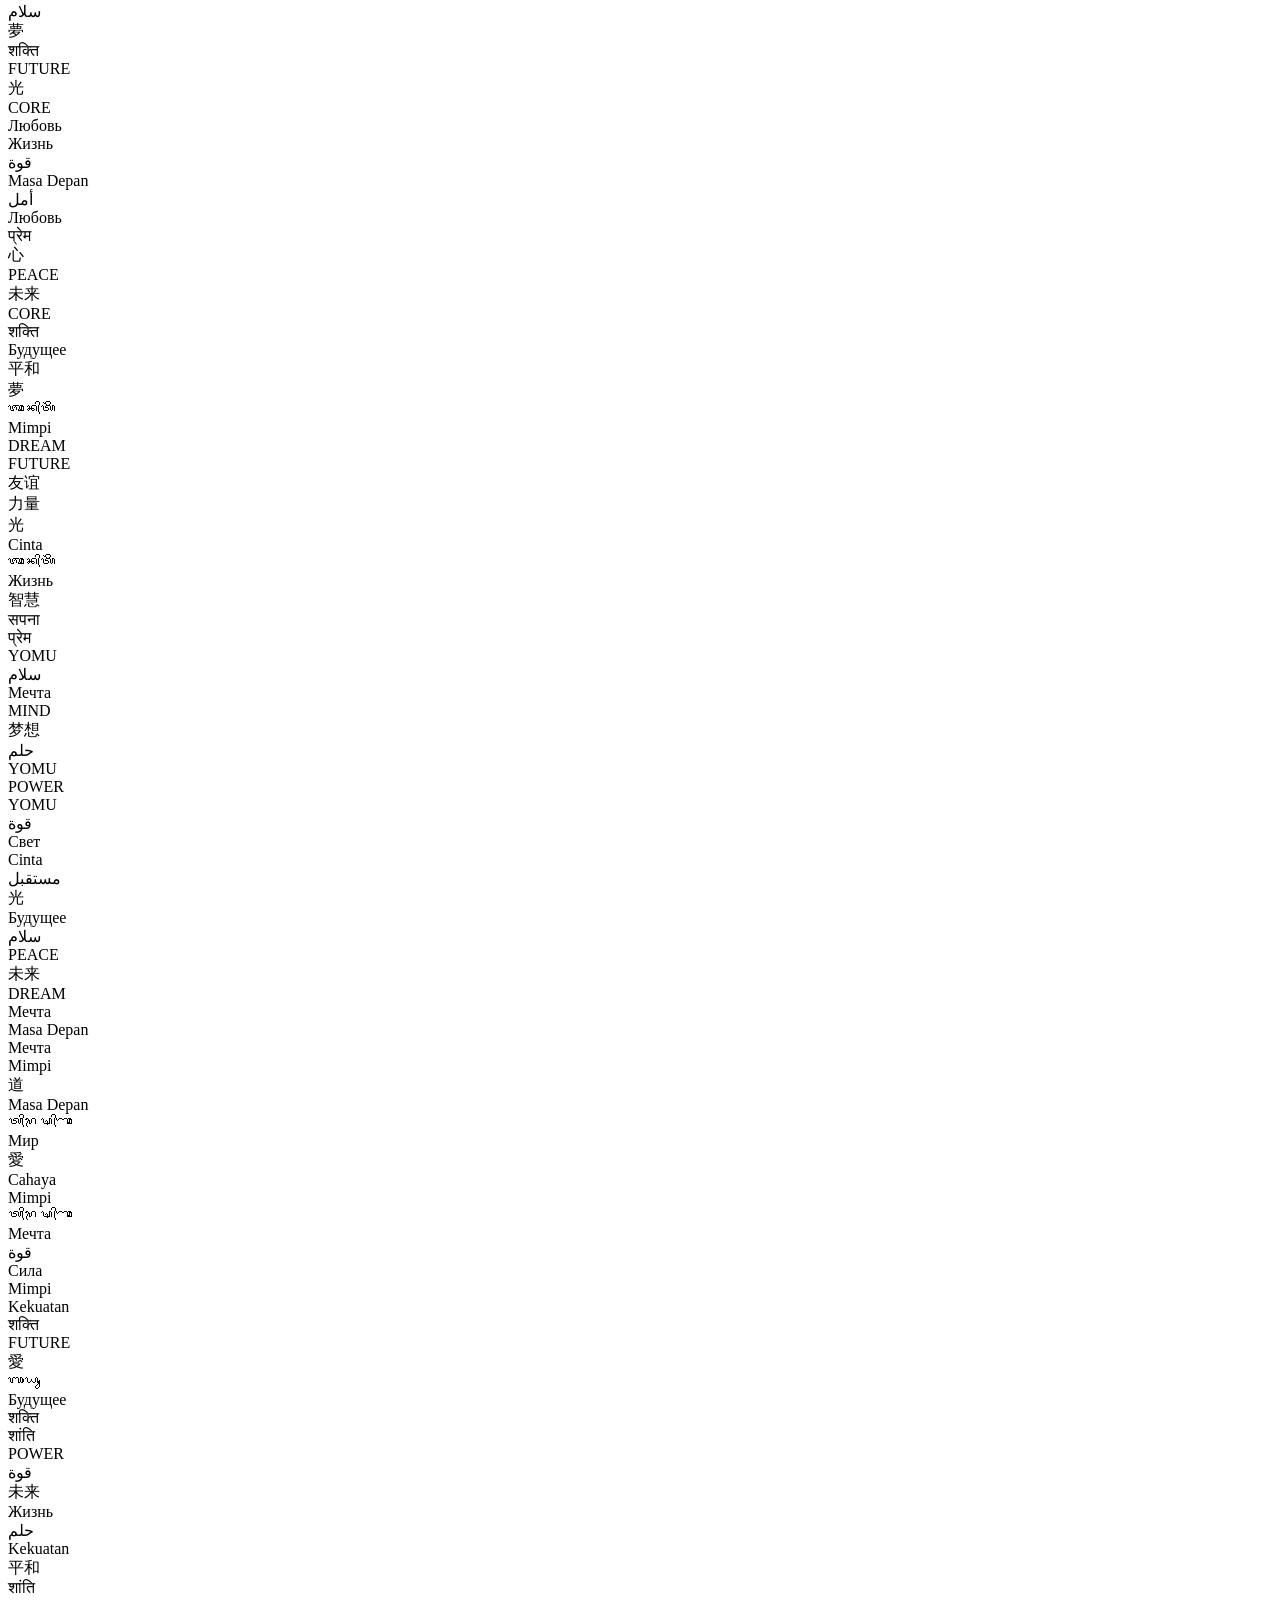
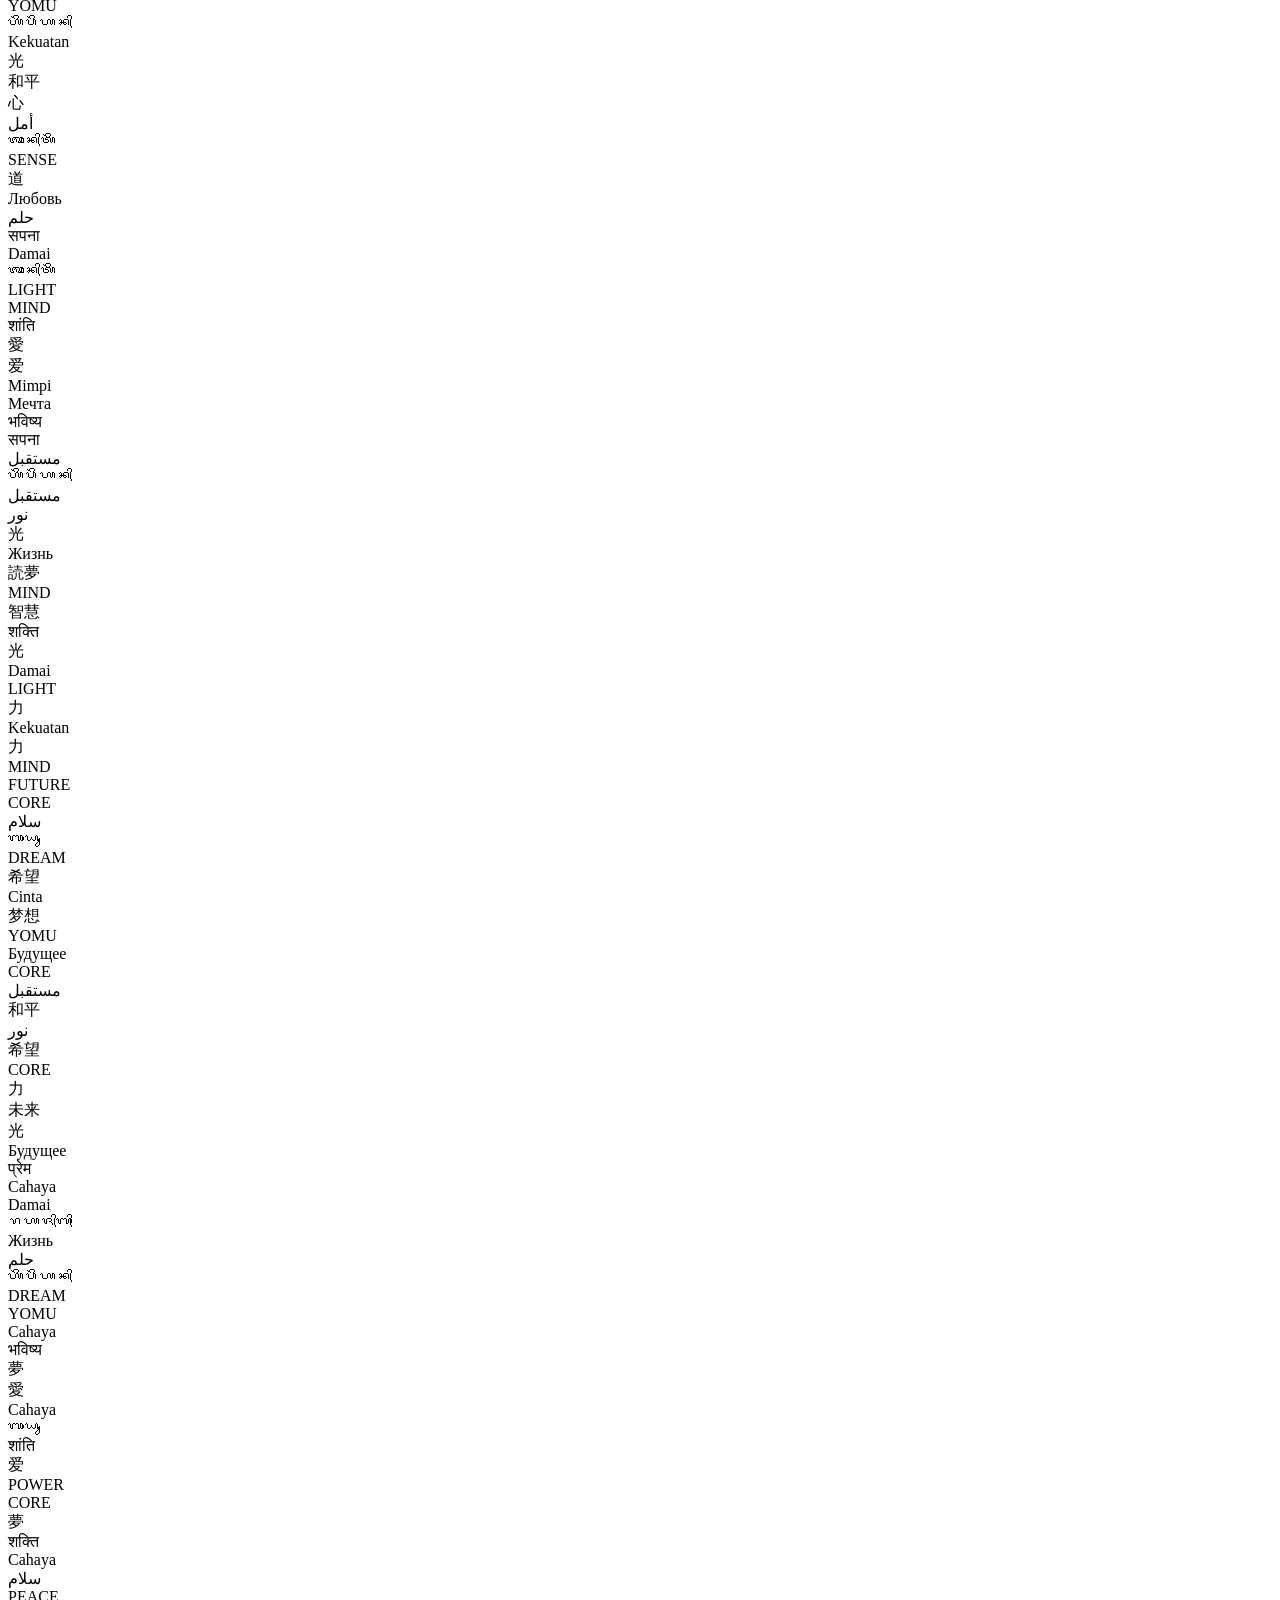
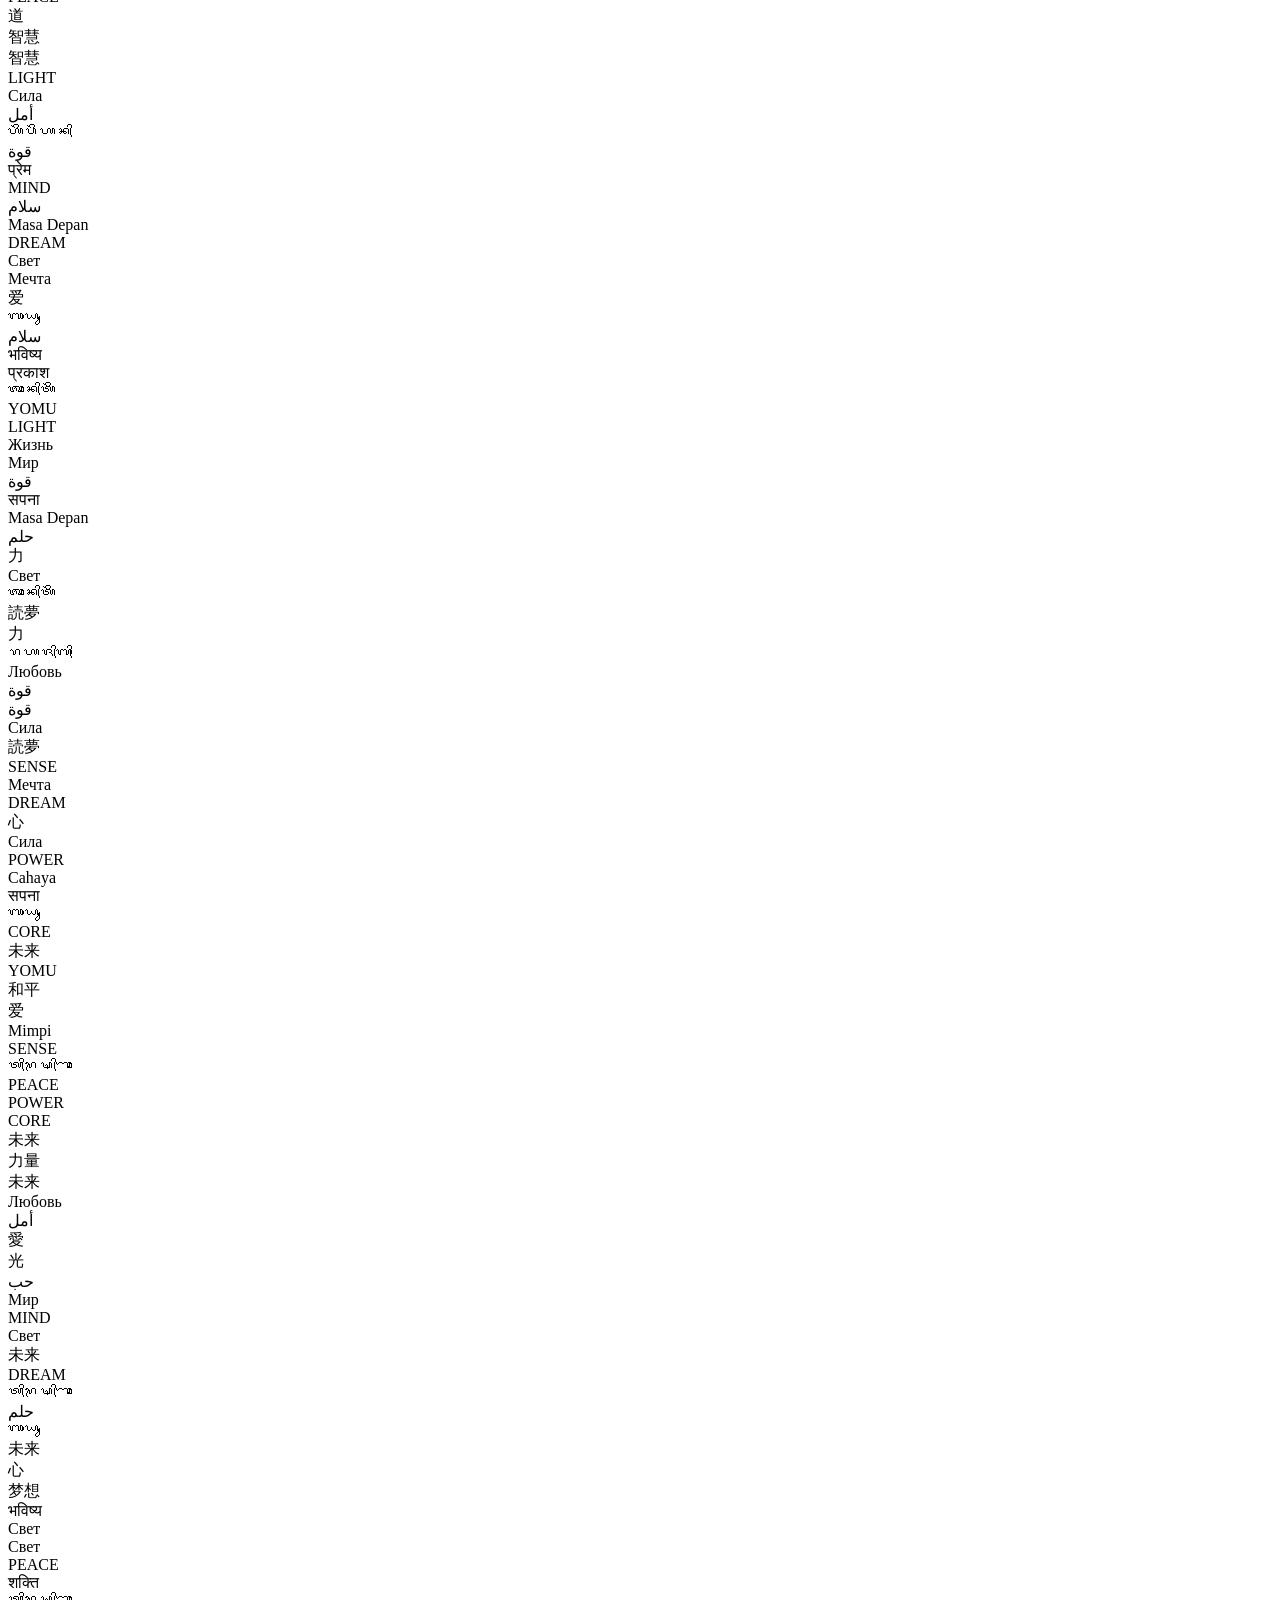
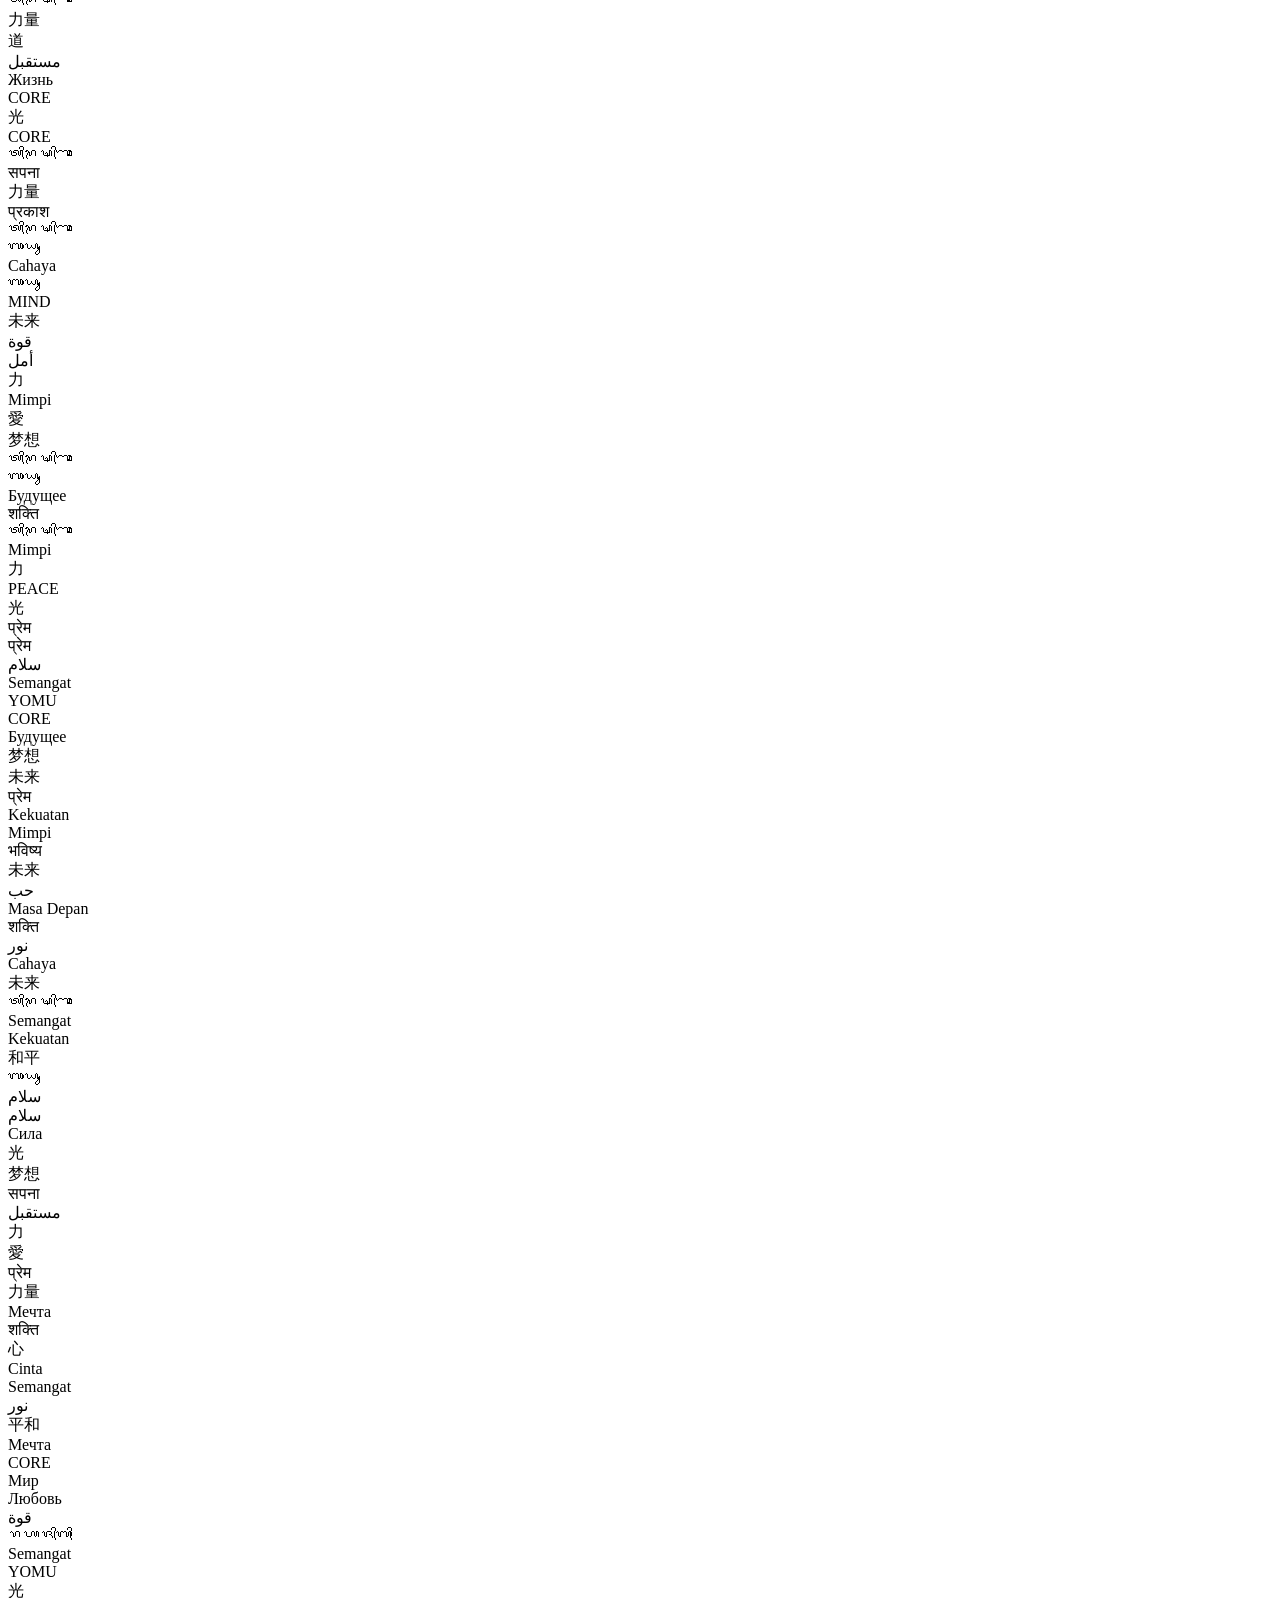
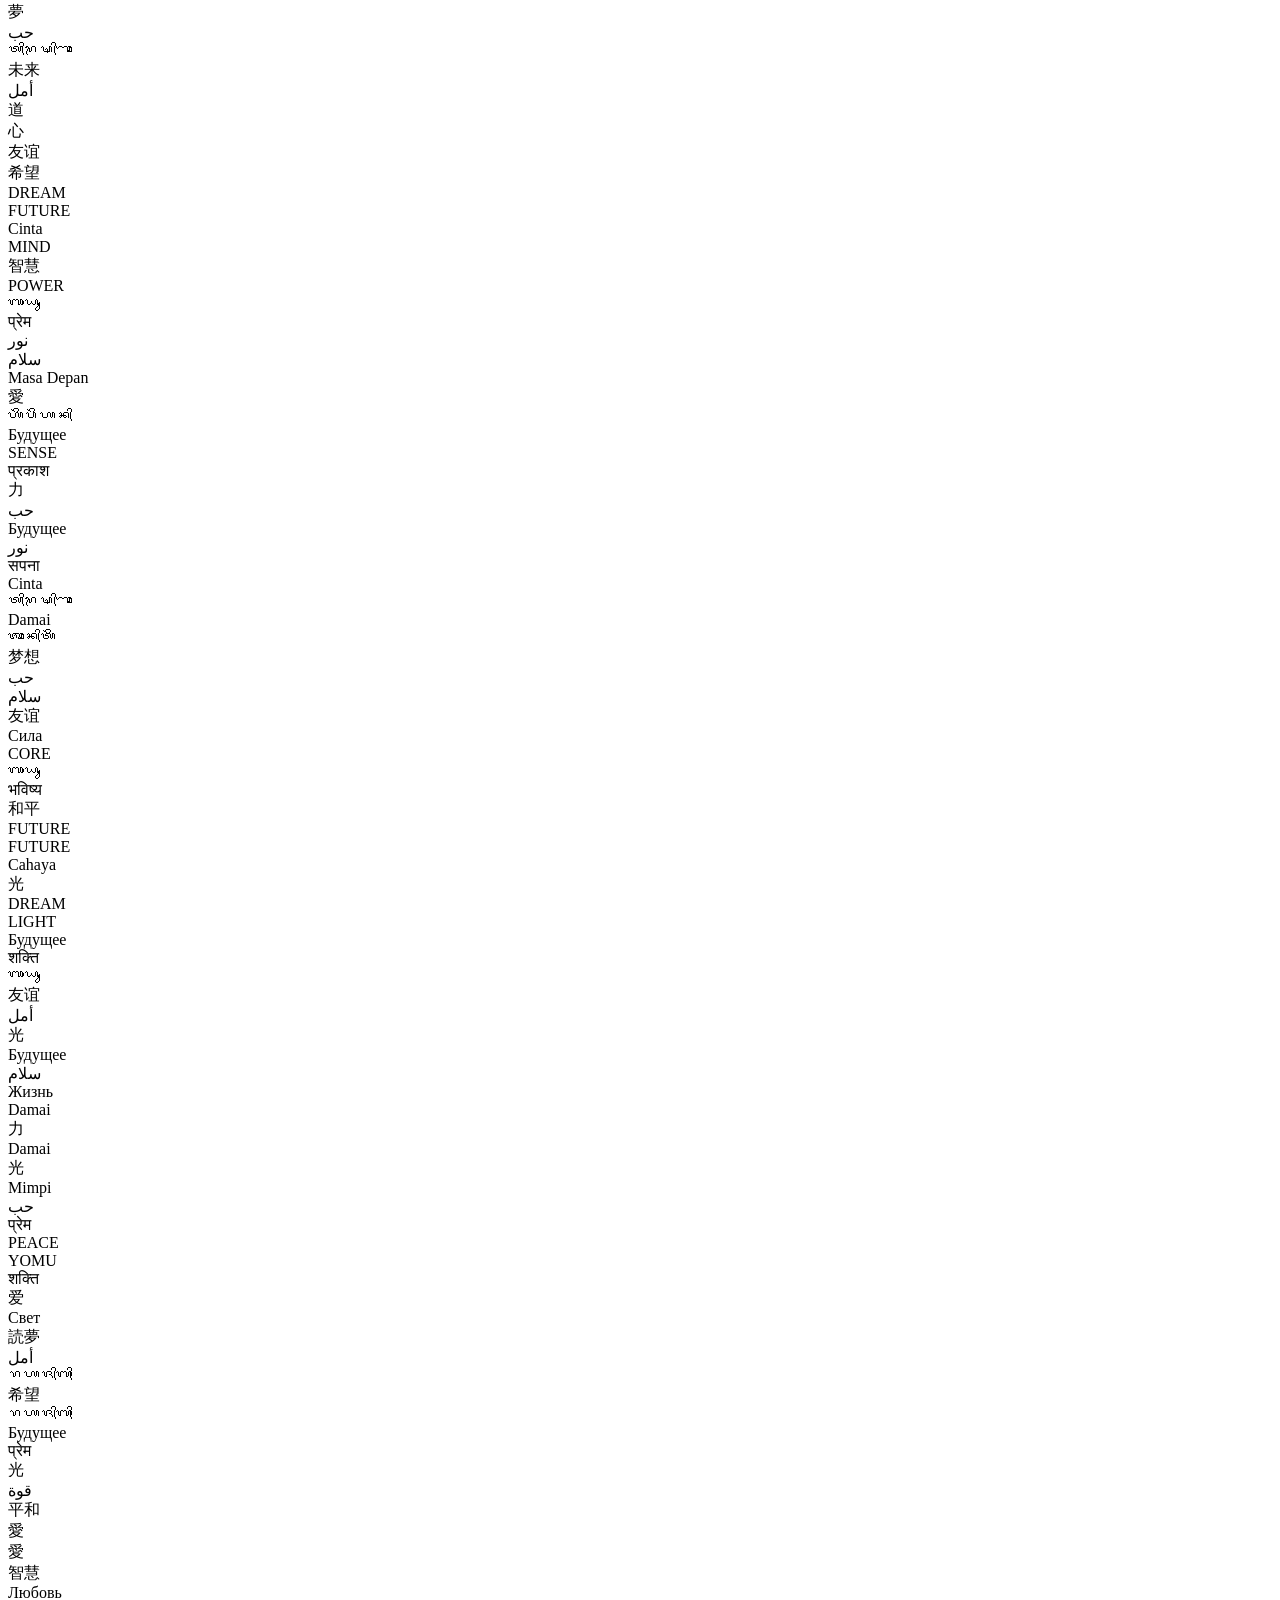
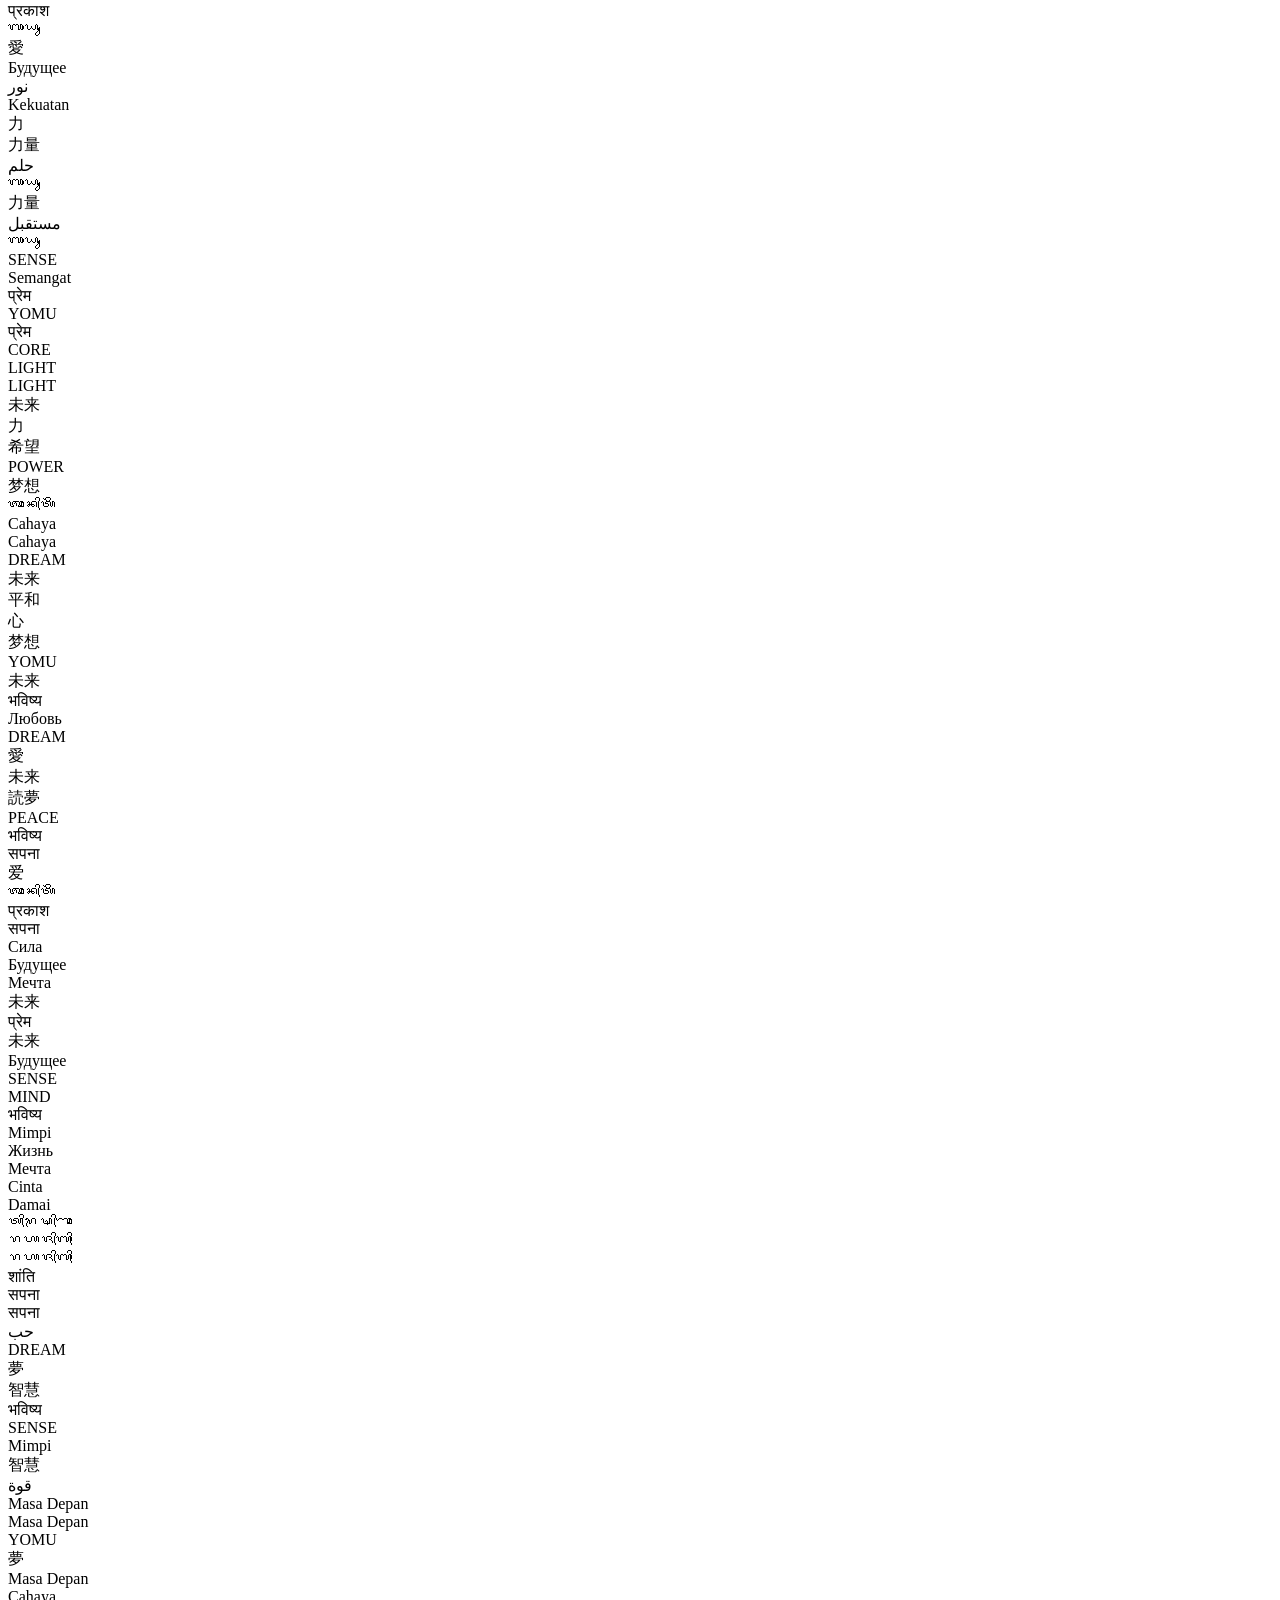
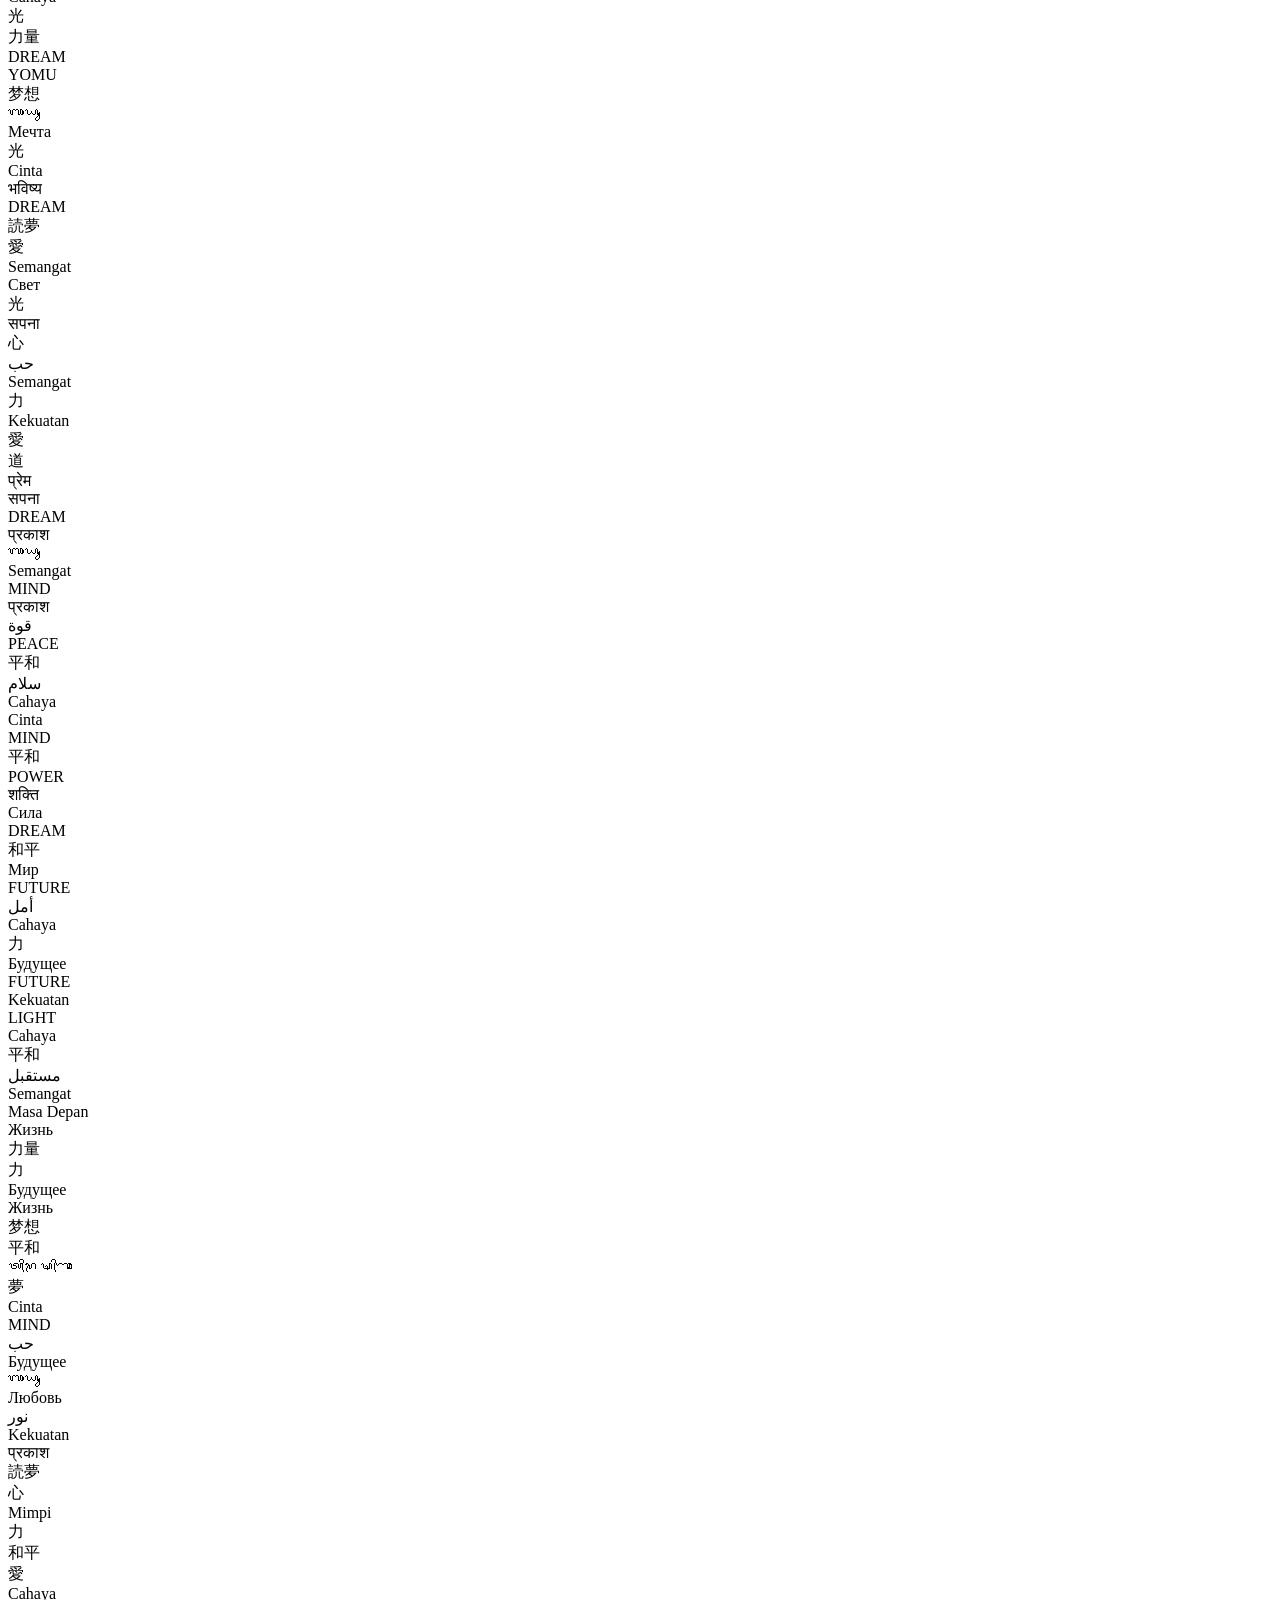
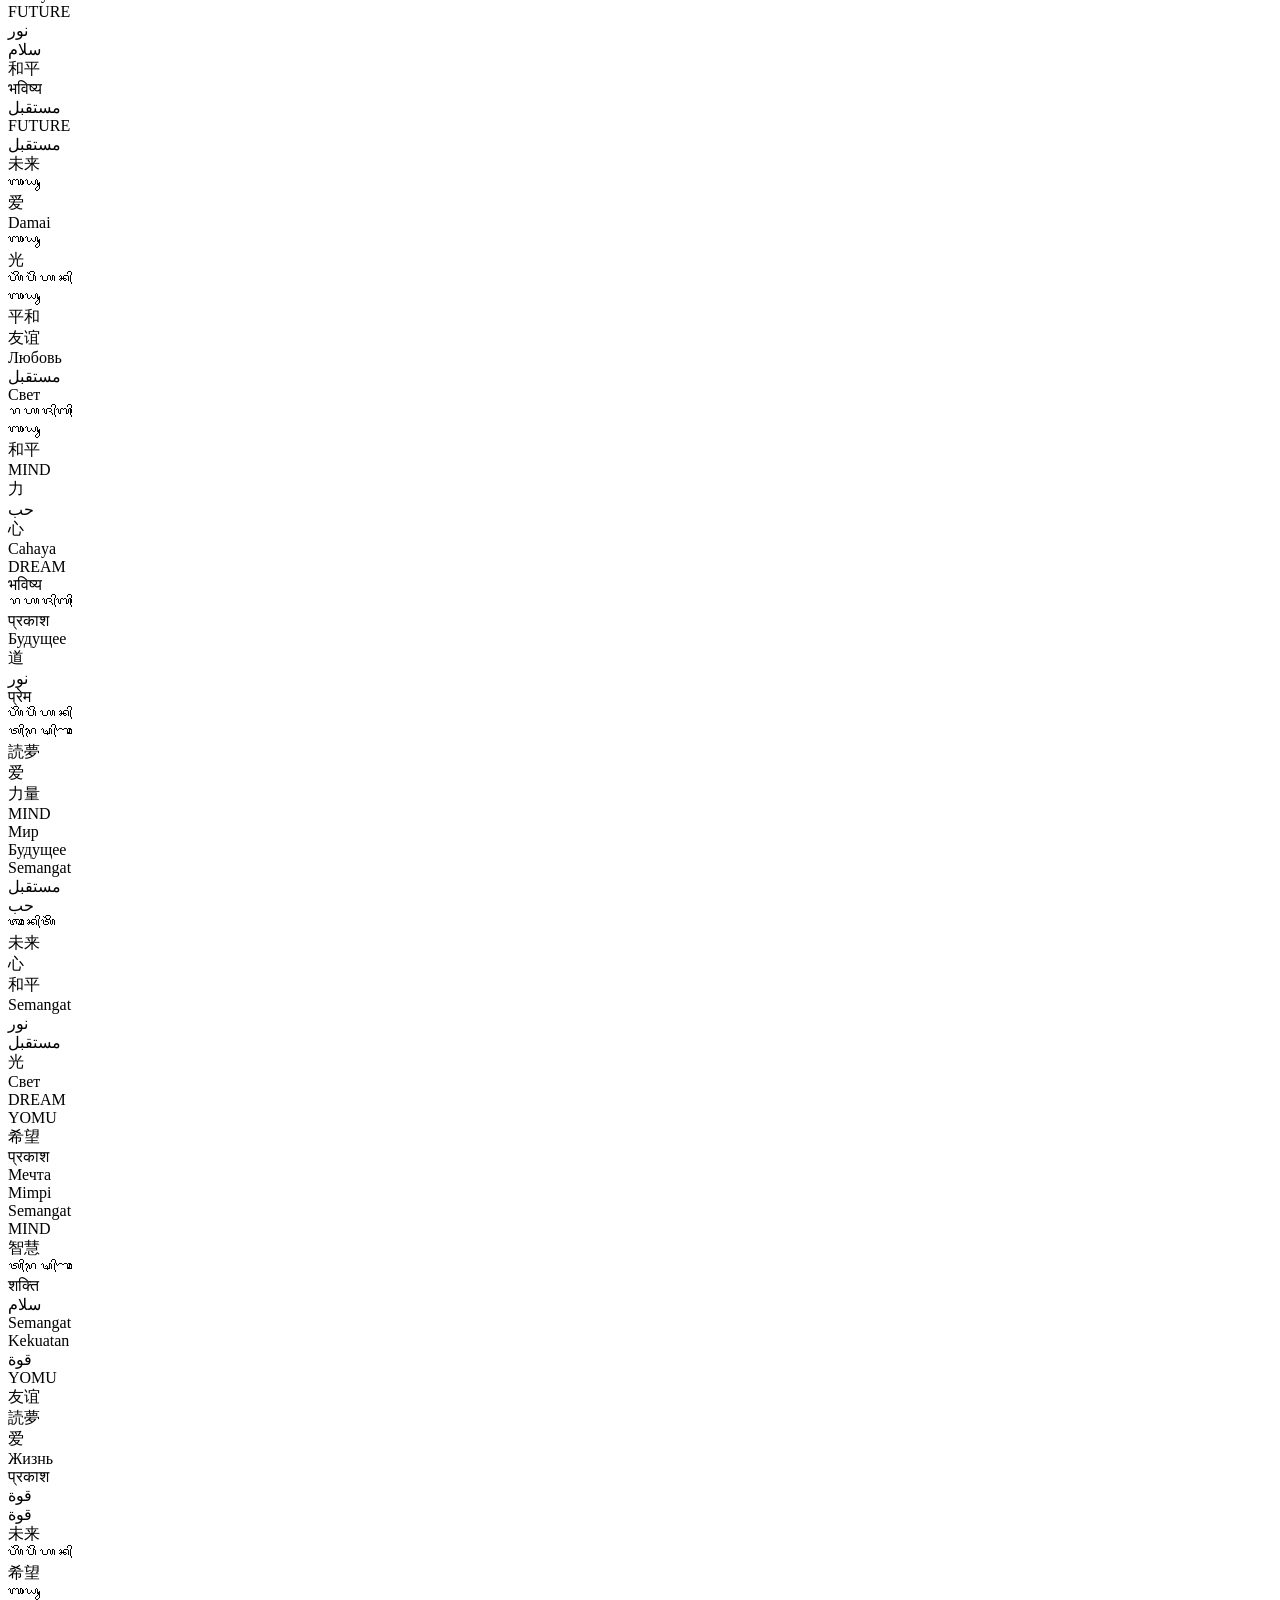
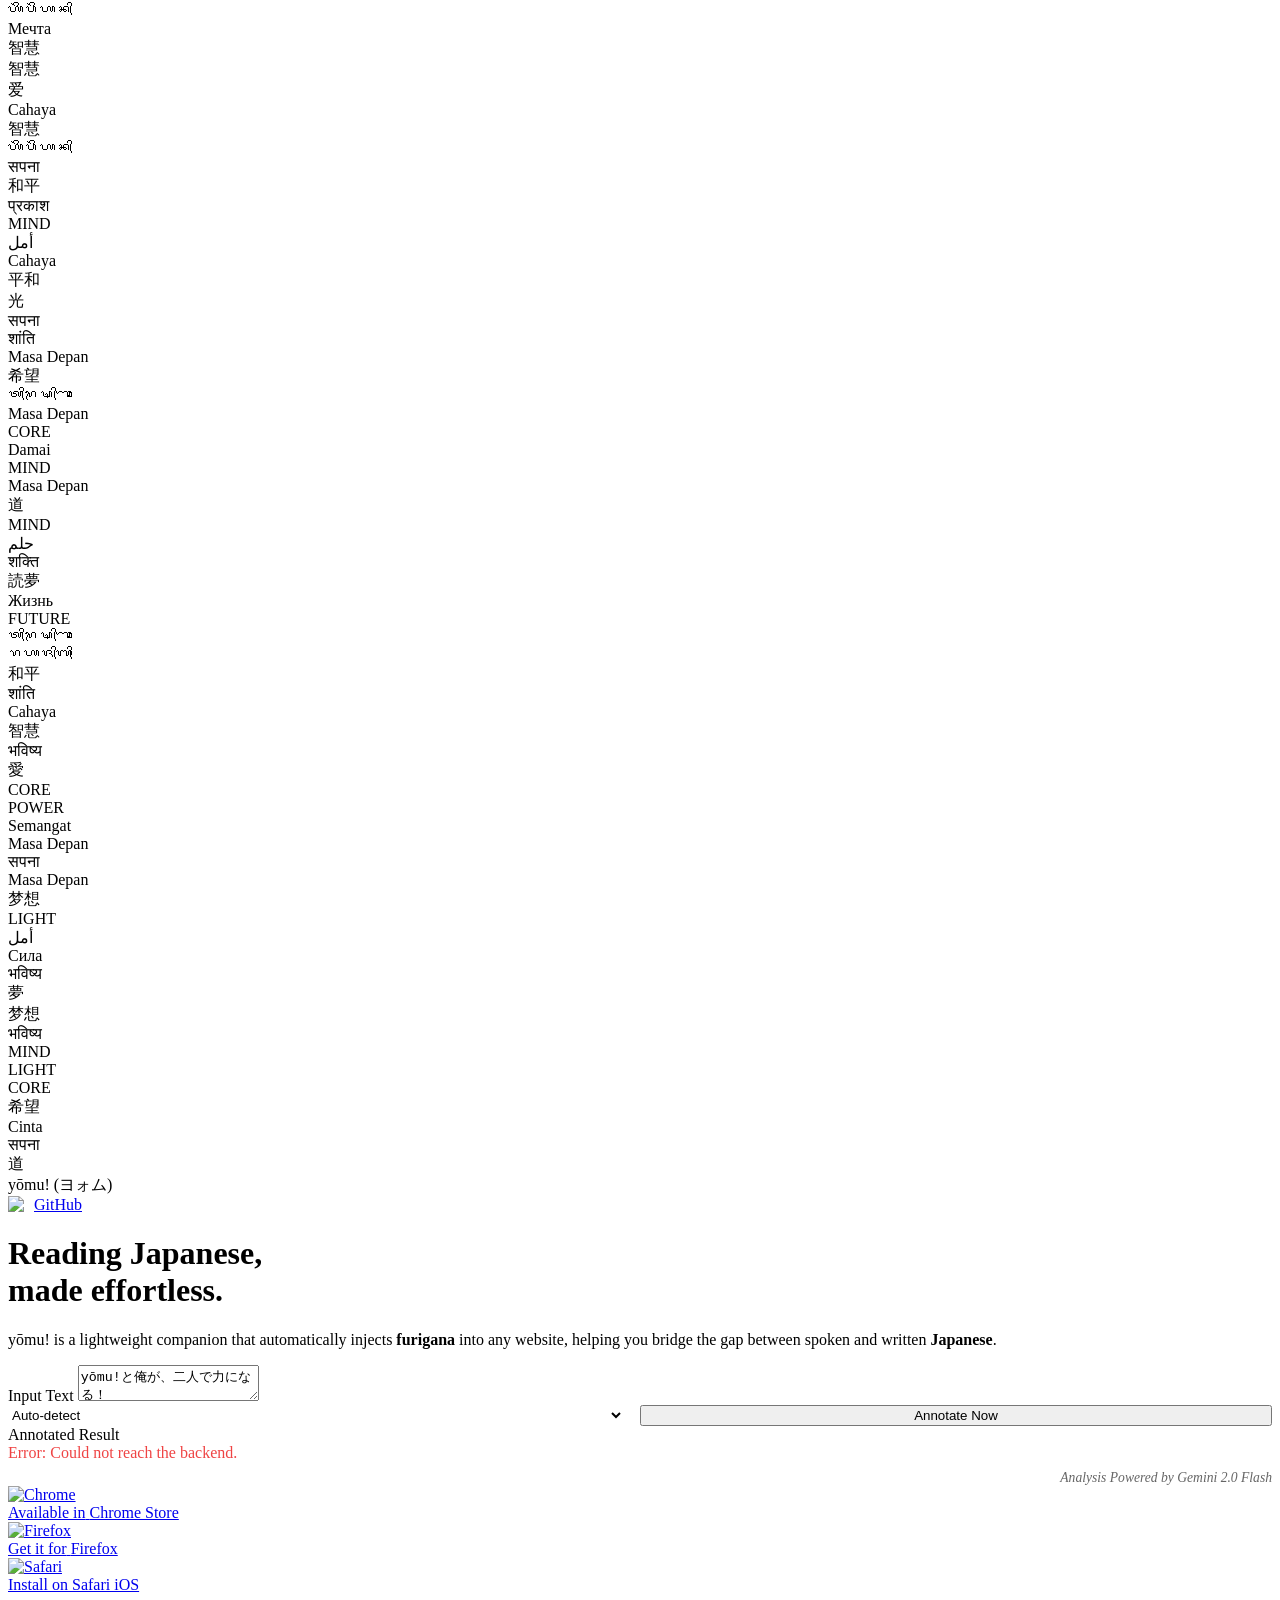
==== commit 091afda4: "feat: finalize yomu with Balinese support, security hardening, and premium UI polish" ====
--- a/backend/static/index.html
+++ b/backend/static/index.html
@@ -10,7 +10,7 @@
 
     <!-- Open Graph / Facebook -->
     <meta property="og:type" content="website">
-    <meta property="og:url" content="https://yomu-api-447937177163.asia-southeast2.run.app/">
+    <meta property="og:url" content="https://yomu-447937177163.asia-southeast2.run.app/" />
     <meta property="og:title" content="yōmu! (ヨォム) — Read Languages with Ease">
     <meta property="og:description"
         content="An AI-powered reading companion that injects pronunciation guides into any website. Supports Japanese, Chinese, Arabic, Russian, and Hindi.">
@@ -29,7 +29,7 @@
     <link href="https://fonts.googleapis.com/css2?family=Outfit:wght@400;600;800;900&display=swap" rel="stylesheet">
     <link rel="stylesheet" href="/static/style.css">
     <link rel="manifest" href="/static/manifest.json">
-    <link rel="canonical" href="https://yomu-api-447937177163.asia-southeast2.run.app/">
+    <link rel="canonical" href="https://yomu-447937177163.asia-southeast2.run.app/" />
     <meta name="theme-color" content="#020617">
     <link rel="apple-touch-icon" href="/static/logo.png">
 
@@ -48,7 +48,10 @@
 
         <nav>
             <a href="https://github.com/Schryzon/yomu" class="btn"
-                style="background: var(--glass); border: 1px solid var(--border);">GitHub</a>
+                style="background: var(--glass); border: 1px solid var(--border); display: flex; align-items: center; gap: 0.5rem;">
+                <img src="https://cdn.simpleicons.org/github/white" alt="GitHub" style="width: 18px; height: 18px;">
+                GitHub
+            </a>
         </nav>
     </header>
 
@@ -57,8 +60,8 @@
 
 
         <p class="hero-sub">
-            yōmu! is a lightweight companion that automatically injects furigana into any website, helping you bridge
-            the gap between spoken and written Japanese.
+            yōmu! is a lightweight companion that automatically injects <span id="hero-guide" style="color: var(--primary); font-weight: 600;">furigana</span> into any website, helping you bridge
+            the gap between spoken and written <span id="hero-lang" style="color: var(--primary); font-weight: 600;">Japanese</span>.
         </p>
 
         <div class="demo-container">
@@ -75,6 +78,9 @@
                         <option value="ja">Japanese (Furigana)</option>
                         <option value="zh">Chinese (Pinyin)</option>
                         <option value="ar">Arabic (Transliteration)</option>
+                        <option value="ru">Russian (Transliteration)</option>
+                        <option value="hi">Hindi (Transliteration)</option>
+                        <option value="ban">Balinese (Aksara Bali)</option>
                     </select>
 
                     <button id="annotate-btn" class="btn" style="flex: 1;">Annotate Now</button>
@@ -86,34 +92,29 @@
                 <div id="output-box" class="output-box">
                     <em>The result will appear here...</em>
                 </div>
+                <div style="text-align: right; margin-top: 0.5rem; font-size: 0.85rem; opacity: 0.6; font-style: italic;">
+                    Analysis Powered by Gemini 2.0 Flash
+                </div>
             </div>
         </div>
 
         <div class="store-grid">
-            <a href="#" class="store-btn">
-                <svg viewBox="0 0 24 24">
-                    <path
-                        d="M12 2C6.48 2 2 6.48 2 12s4.48 10 10 10 10-4.48 10-10S17.52 2 12 2zm-1 17.93c-3.95-.49-7-3.85-7-7.93 0-.62.08-1.21.21-1.79L9 15v1c0 1.1.9 2 2 2v1.93zm6.9-2.54c-.26-.81-1-1.39-1.9-1.39h-1v-3c0-.55-.45-1-1-1H8v-2h2c.55 0 1-.45 1-1V7h2c1.1 0 2-.9 2-2v-.41c2.93 1.19 5 4.06 5 7.41 0 2.08-.8 3.97-2.1 5.39z" />
-                </svg>
+            <a href="#" class="store-btn chrome-btn">
+                <img src="https://cdn.simpleicons.org/googlechrome/white" alt="Chrome" style="width: 24px; height: 24px;">
                 <div class="btn-text">
                     <span class="small">Available in</span>
                     <span class="large">Chrome Store</span>
                 </div>
             </a>
-            <a href="#" class="store-btn">
-                <svg viewBox="0 0 24 24">
-                    <path d="M12 2L4.5 20.29L5.21 21L12 18L18.79 21L19.5 20.29L12 2Z" />
-                </svg>
+            <a href="#" class="store-btn firefox-btn">
+                <img src="https://cdn.simpleicons.org/firefoxbrowser/white" alt="Firefox" style="width: 24px; height: 24px;">
                 <div class="btn-text">
                     <span class="small">Get it for</span>
                     <span class="large">Firefox</span>
                 </div>
             </a>
-            <a href="#" class="store-btn">
-                <svg viewBox="0 0 24 24">
-                    <path
-                        d="M18.71 19.5c-.83 1.24-1.71 2.45-3.1 2.48-1.34.03-1.77-.79-3.29-.79-1.53 0-2 .77-3.27.82-1.31.05-2.3-1.32-3.14-2.53C4.25 17 2.94 12.45 4.7 9.39c.87-1.52 2.43-2.48 4.12-2.51 1.28-.02 2.5.87 3.29.87.78 0 2.26-1.07 3.81-.91.65.03 2.47.26 3.64 1.98-.09.06-2.17 1.28-2.15 3.81.03 3.02 2.65 4.03 2.68 4.04-.03.07-.42 1.44-1.38 2.83M13 3.5c.73-.83 1.23-1.93 1.09-3.04-1.02.04-2.25.68-2.98 1.54-.65.76-1.23 1.91-1.08 2.99 1.13.08 2.24-.66 2.97-1.49z" />
-                </svg>
+            <a href="#" class="store-btn safari-btn">
+                <img src="https://cdn.simpleicons.org/apple/white" alt="Safari" style="width: 24px; height: 24px;">
                 <div class="btn-text">
                     <span class="small">Install on</span>
                     <span class="large">Safari iOS</span>
@@ -149,8 +150,7 @@
             <p>You can use yōmu! on your mobile devices too:</p>
             <ul>
                 <li><strong>iOS:</strong> Install our Safari Extension to get furigana on any webpage.</li>
-                <li><strong>Arabic, Russian & Hindi:</strong> Get instant Latin transliteration for Cyrillic, Arabic,
-                    and Devanagari scripts.</li>
+                <li><strong>Multi-Script:</strong> Instant Latin transliteration for Arabic, Russian, and Hindi.</li>
 
                 <li><strong>Web Demo:</strong> Save this page to your home screen for quick access.</li>
             </ul>
@@ -165,6 +165,7 @@
             <a href="/privacy" style="color: inherit; text-decoration: none;">Privacy Policy</a> •
             Built by <a href="https://github.com/Schryzon" style="color: inherit; text-decoration: underline;">Schryzon</a>
         </p>
+        <p style="margin-top: 1rem; font-weight: 800; letter-spacing: 2px; color: var(--primary); opacity: 0.8;">#JuaraVibeCoding</p>
     </footer>
 
 
@@ -174,13 +175,25 @@
         const btn = document.getElementById('annotate-btn');
         const output = document.getElementById('output-box');
         const langSelect = document.getElementById('lang-select');
+        const heroGuide = document.getElementById('hero-guide');
+        const heroLang = document.getElementById('hero-lang');
 
         const LANGS = {
             ja: "Japanese",
             zh: "Chinese",
             ar: "Arabic",
             ru: "Russian",
-            hi: "Hindi"
+            hi: "Hindi",
+            ban: "Balinese"
+        };
+
+        const GUIDES = {
+            ja: "furigana",
+            zh: "pinyin",
+            ar: "transliteration",
+            ru: "transliteration",
+            hi: "transliteration",
+            ban: "transliteration"
         };
 
         let currentLang = "ja";
@@ -191,6 +204,7 @@
             if (/[\u0600-\u06FF]/.test(text)) return "ar";
             if (/[\u0400-\u04FF]/.test(text)) return "ru";
             if (/[\u0900-\u097F]/.test(text)) return "hi";
+            if (/[\u1B00-\u1B7F]/.test(text)) return "ban";
             return "ja";
         }
 
@@ -204,6 +218,9 @@
             
             setTimeout(() => {
                 langReel.textContent = newName;
+                heroGuide.textContent = GUIDES[newLangKey] || "furigana";
+                heroLang.textContent = newName;
+                
                 langReel.style.animation = 'spin-in 0.4s cubic-bezier(0.175, 0.885, 0.32, 1.275) forwards';
                 currentLang = newLangKey;
             }, 300);
@@ -255,17 +272,23 @@
 
         // Ambient Background Logic
         const ambientContainer = document.getElementById('ambient-bg');
-        const chars = [
-            // Japanese (Hiragana/Katakana)
-            ..."あいうえおかきくけこさしすせそたちつてとなにぬねのはひふへほまみむめもやゆよらりるれろわをん".split(""),
-            // Chinese (Common Hanzi)
-            ..."の一是国在人了有中这大来上个国社工政道前後中左右".split(""),
+        const VOCABULARY = [
+            // Japanese
+            "読夢", "未来", "平和", "希望", "力", "愛", "光", "道", "心", "夢",
+            // Chinese
+            "梦想", "力量", "未来", "和平", "爱", "光", "友谊", "智慧",
             // Arabic
-            ..."ابتثجحخدذرزسشصضطظعغفقكلمنهوي".split(""),
+            "سلام", "حب", "أمل", "قوة", "مستقبل", "حلم", "نور",
             // Russian
-            ..."абвгдеёжзийклмнопрстуфхцчшщъыьэюя".split(""),
+            "Мир", "Любовь", "Сила", "Мечта", "Будущее", "Свет", "Жизнь",
             // Hindi
-            ..."अआइईउऊऋएऐओऔकखगघङचछजझञटठडढणतथदधनपफबभमयरलवशषसह".split("")
+            "शांति", "सपना", "भविष्य", "शक्ति", "प्रेम", "प्रकाश",
+            // Balinese
+            "ᬰᬵᬦ᭄ᬢᬶ", "ᬳᬶᬧᬶᬳᬦ᭄", "ᬩᬵᬬᬸ", "ᬭᬳᬚ᭄ᬜ᭄", "ᬢ᭄ᬭᬾᬱ᭄ᬡᬵ",
+            // Indonesian
+            "Mimpi", "Masa Depan", "Kekuatan", "Cinta", "Semangat", "Damai", "Cahaya",
+            // English/Latin
+            "DREAM", "PEACE", "FUTURE", "POWER", "LIGHT", "YOMU", "CORE", "SENSE", "MIND"
         ];
 
         function createStream() {
@@ -273,29 +296,45 @@
             stream.className = 'ambient-stream';
             
             let content = "";
-            for(let i=0; i<30; i++) {
-                content += chars[Math.floor(Math.random() * chars.length)] + "\n";
+            const streamLength = 10 + Math.floor(Math.random() * 20);
+            for(let i=0; i<streamLength; i++) {
+                content += VOCABULARY[Math.floor(Math.random() * VOCABULARY.length)] + "\n";
             }
             stream.innerText = content;
             
-            // Randomize position and animation (Slow drift)
-            const duration = 40 + Math.random() * 40;
-            const delay = -Math.random() * 80;
+            // Randomize position and animation (Matrix Rain)
+            const isMobile = window.innerWidth < 768;
+            const duration = (isMobile ? 10 : 15) + Math.random() * 35;
+            const delay = -Math.random() * 50;
+            const sizeBase = isMobile ? 0.7 : 1.0;
+            const size = sizeBase + Math.random() * (isMobile ? 0.6 : 1.2);
+            const opacity = 0.4 + Math.random() * 0.6;
+            
             stream.style.setProperty('--duration', `${duration}s`);
+            stream.style.setProperty('--size', `${size}rem`);
+            stream.style.setProperty('--opacity', `${opacity}`);
             stream.style.animationDelay = `${delay}s`;
 
-            
             ambientContainer.appendChild(stream);
         }
 
-        // Create initial streams
-        const streamCount = Math.floor(window.innerWidth / 50);
+        // Create high-density initial streams
+        const streamCount = Math.floor(window.innerWidth / 30); // Higher density
         for(let i=0; i<streamCount; i++) {
             createStream();
         }
 
         btn.addEventListener('click', annotate);
-        window.addEventListener('DOMContentLoaded', annotate);
+        window.addEventListener('DOMContentLoaded', () => {
+            annotate();
+            
+            // Register PWA Service Worker
+            if ('serviceWorker' in navigator) {
+                navigator.serviceWorker.register('/static/sw.js')
+                    .then(reg => console.log('yōmu! PWA Service Worker active'))
+                    .catch(err => console.log('SW registration failed', err));
+            }
+        });
     </script>
 
 </body>
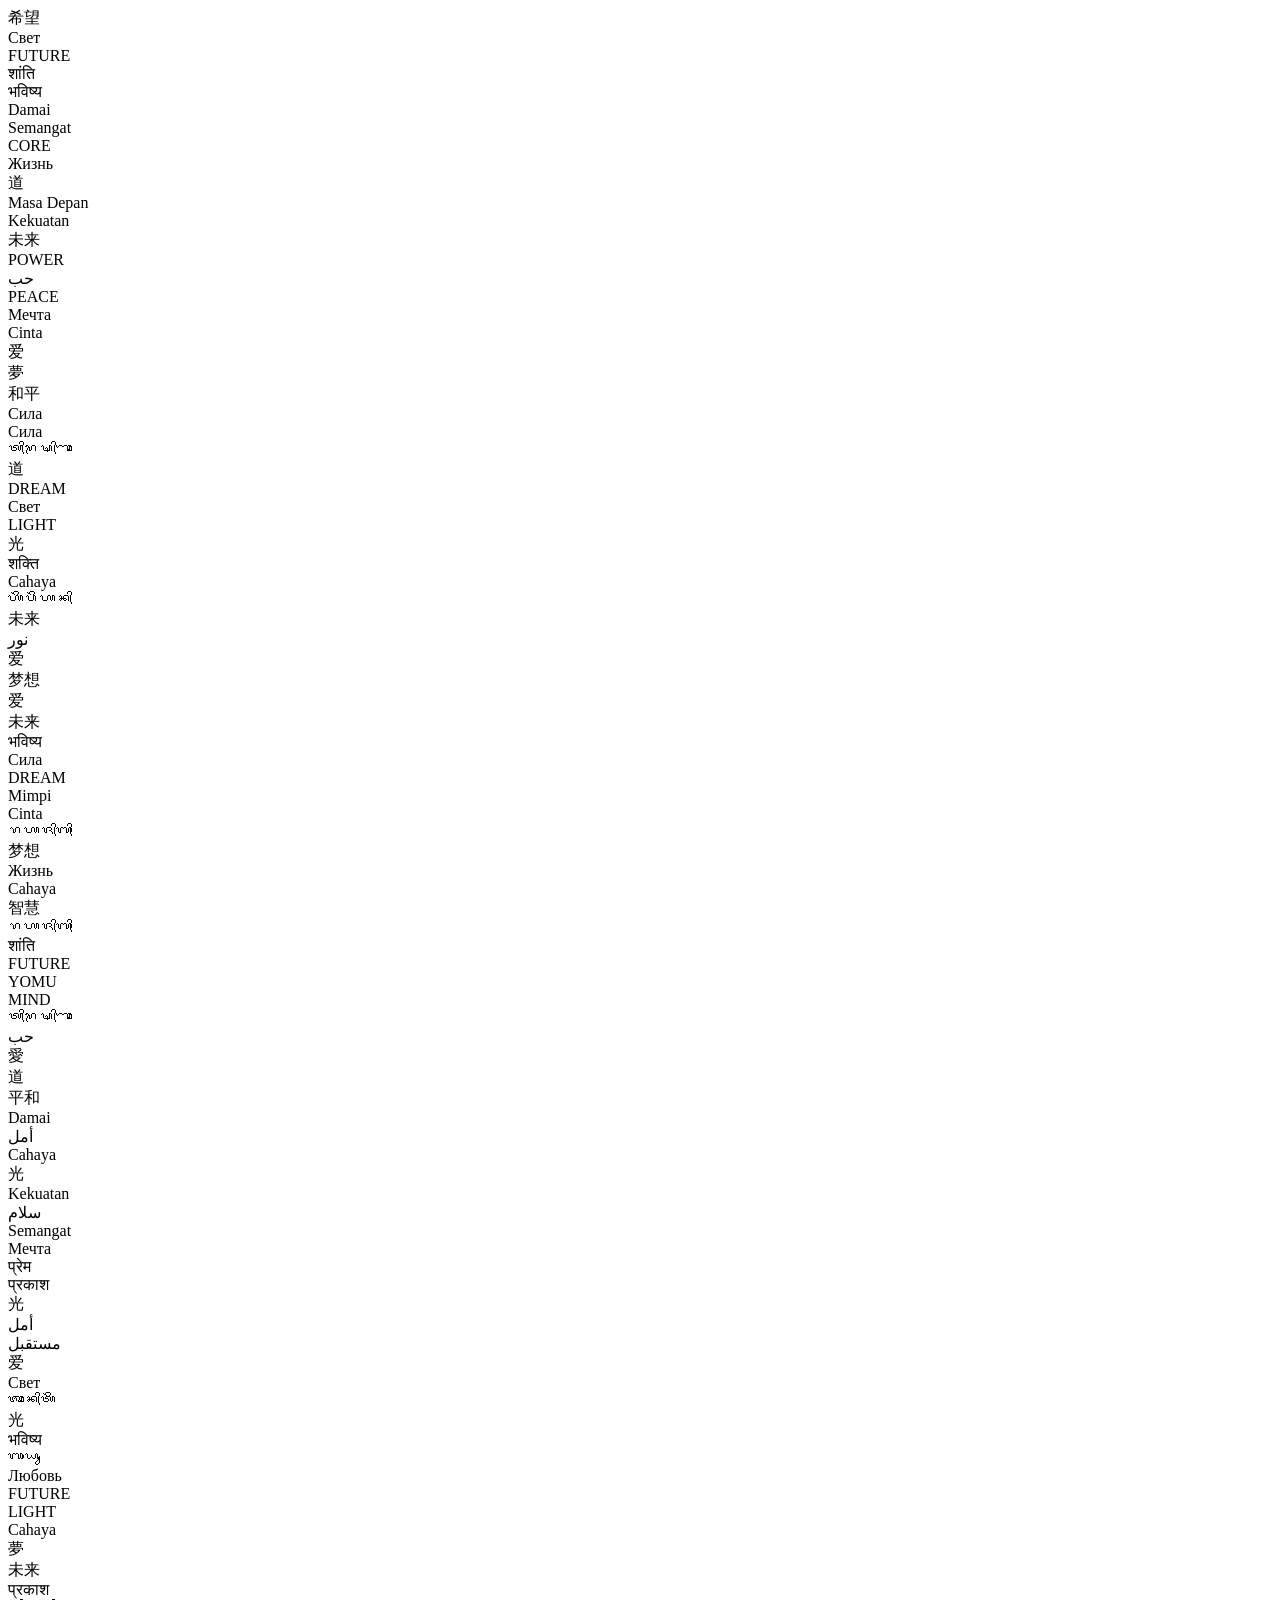
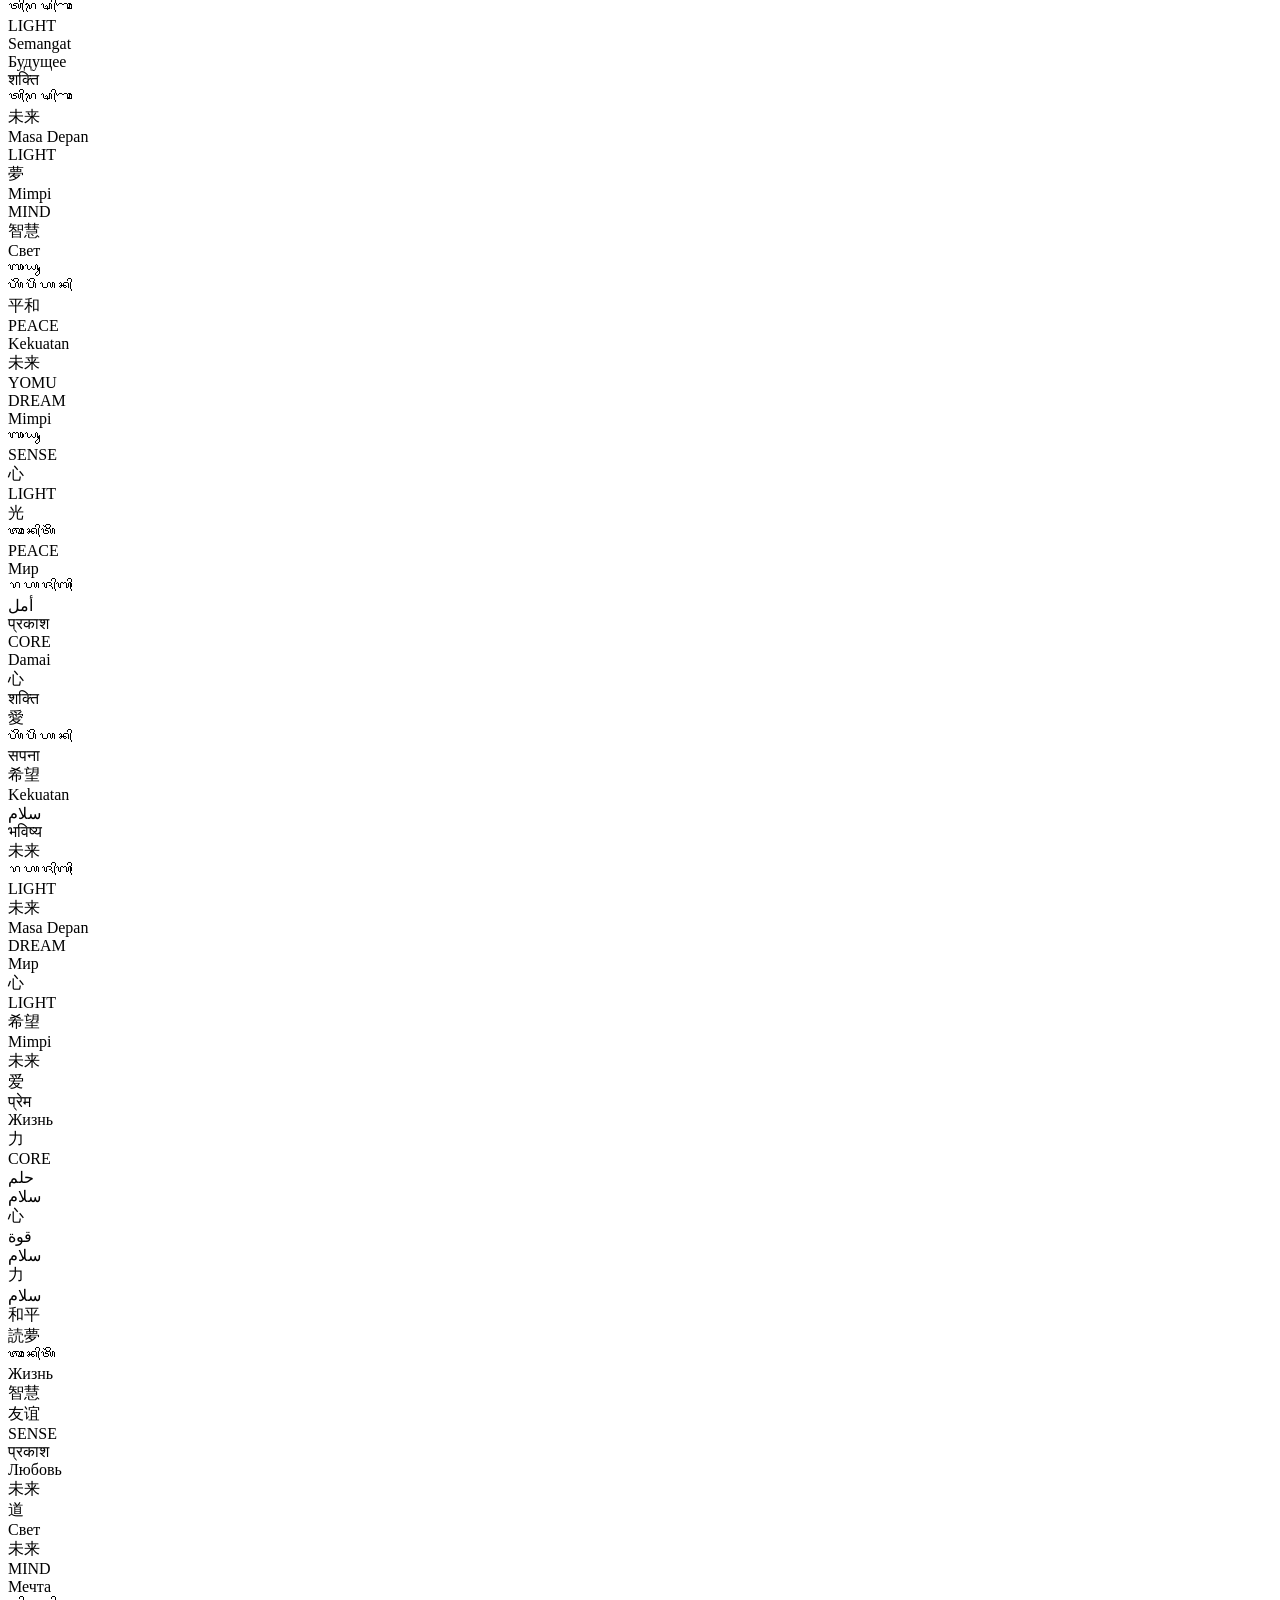
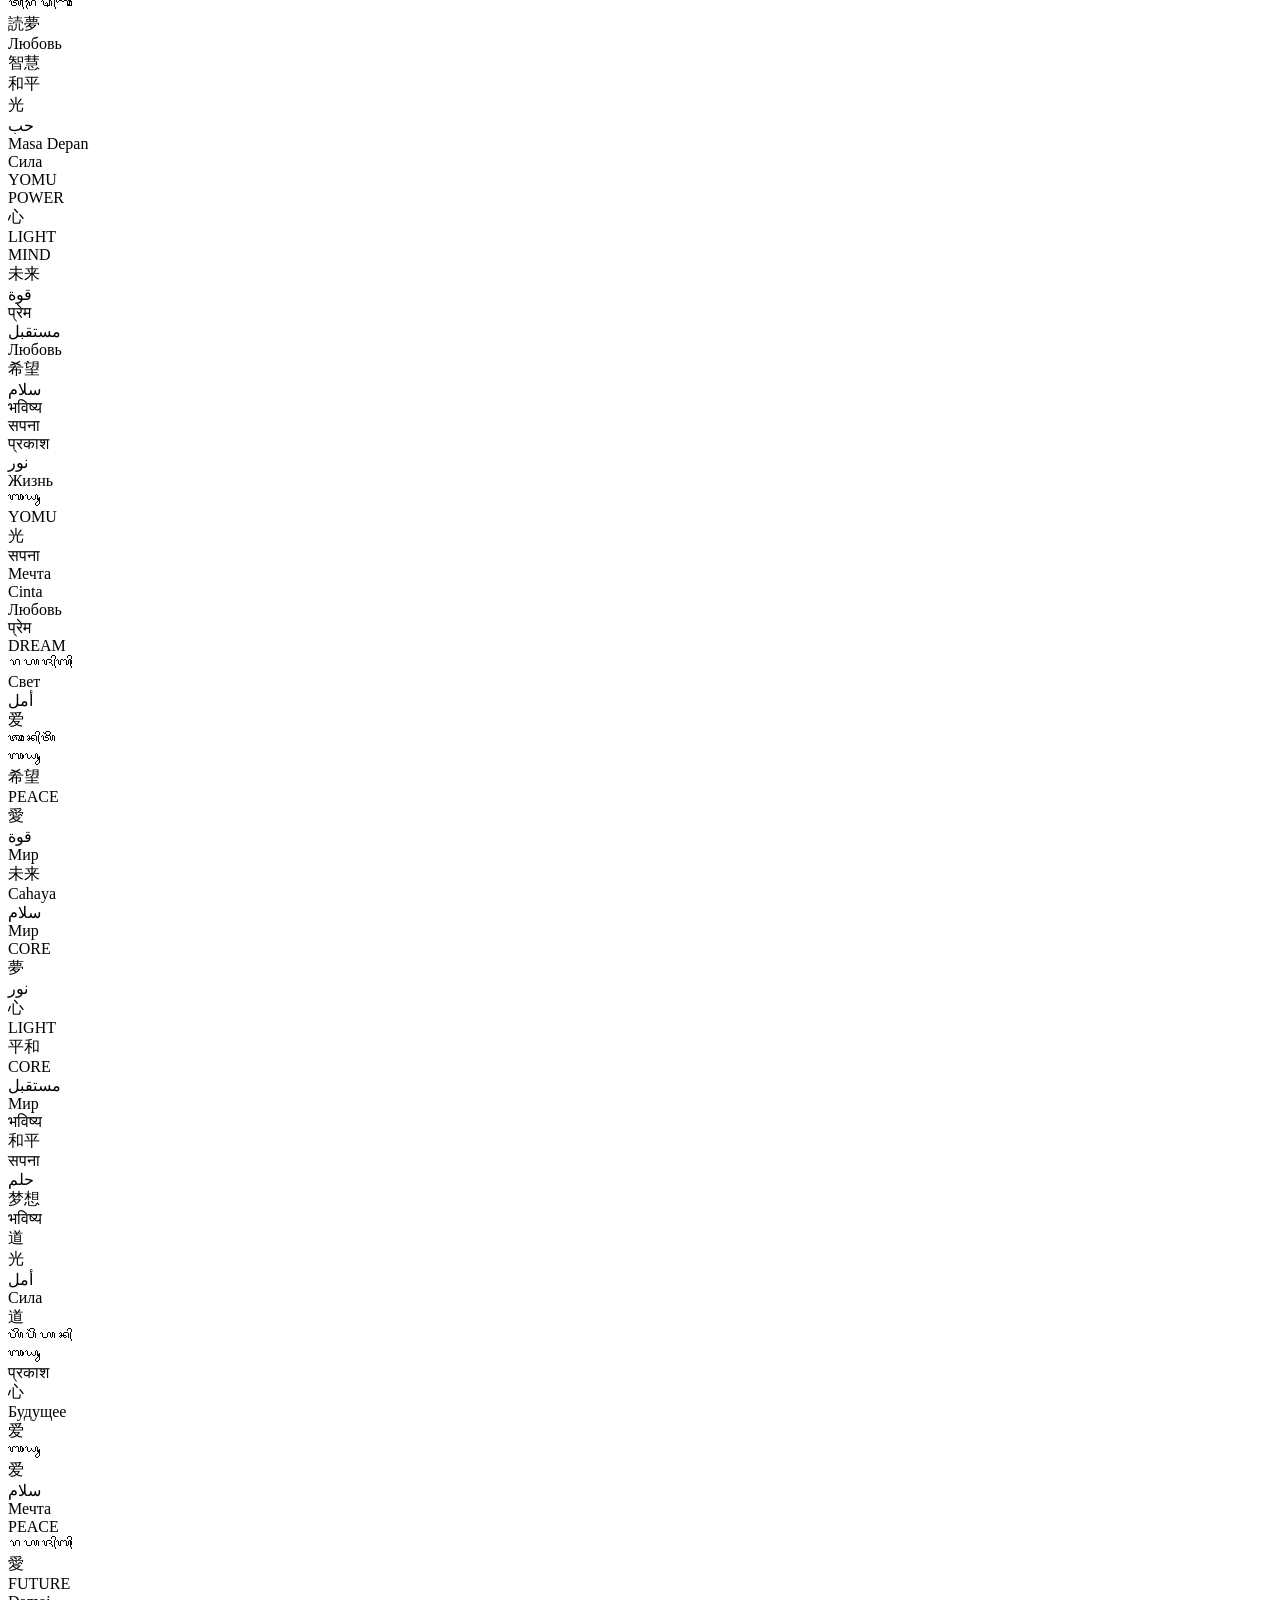
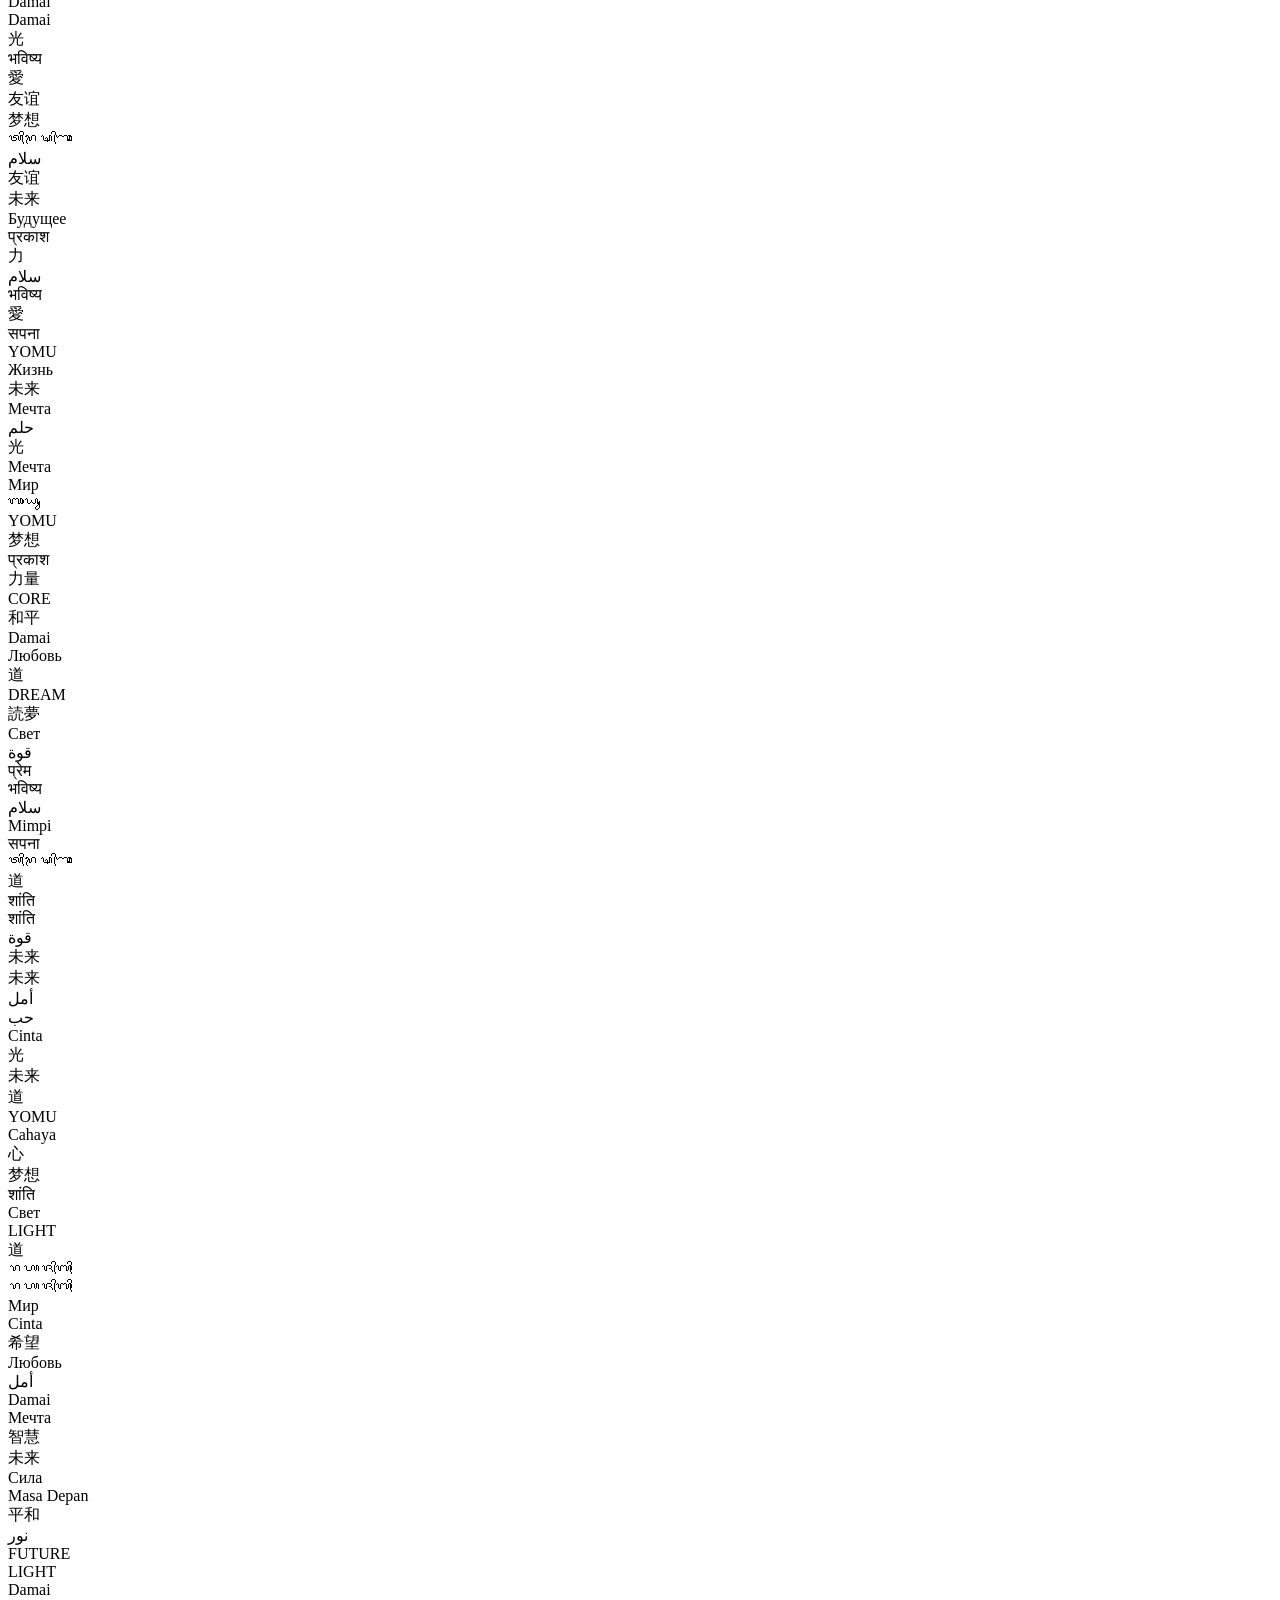
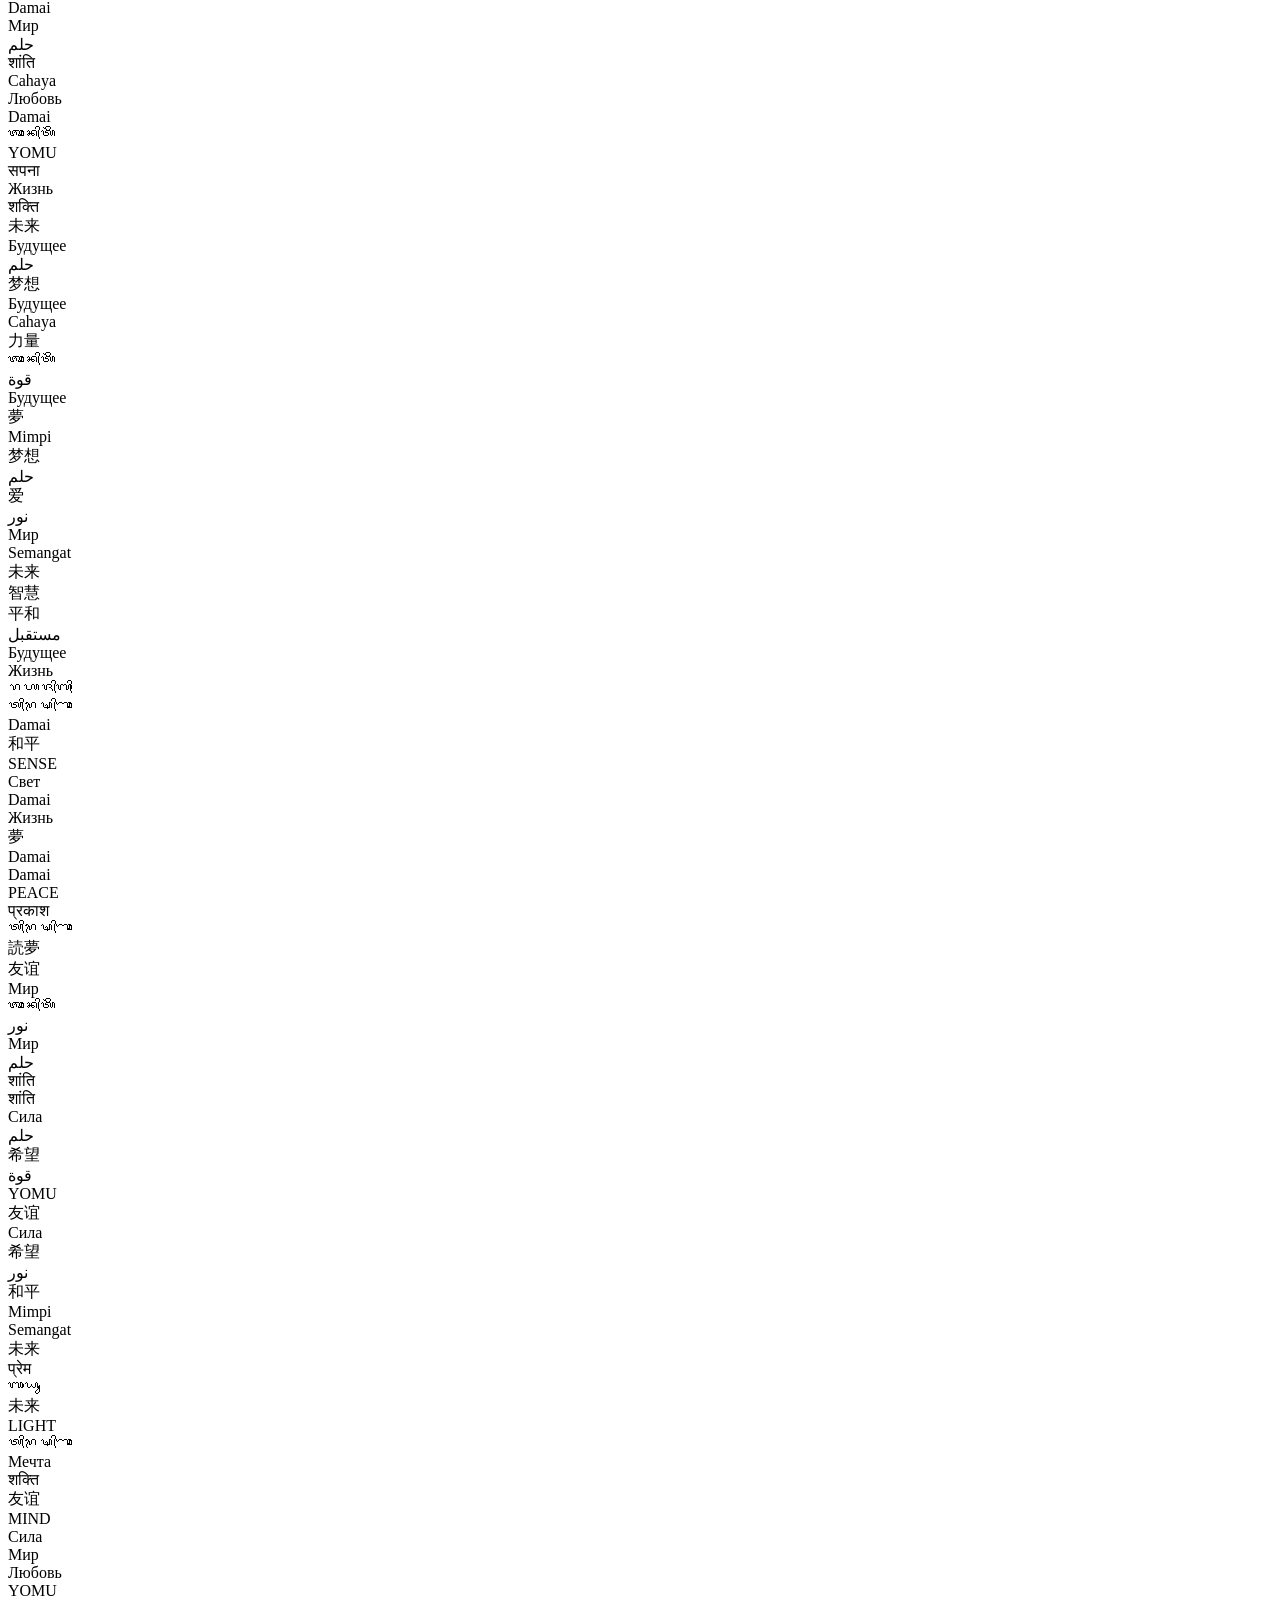
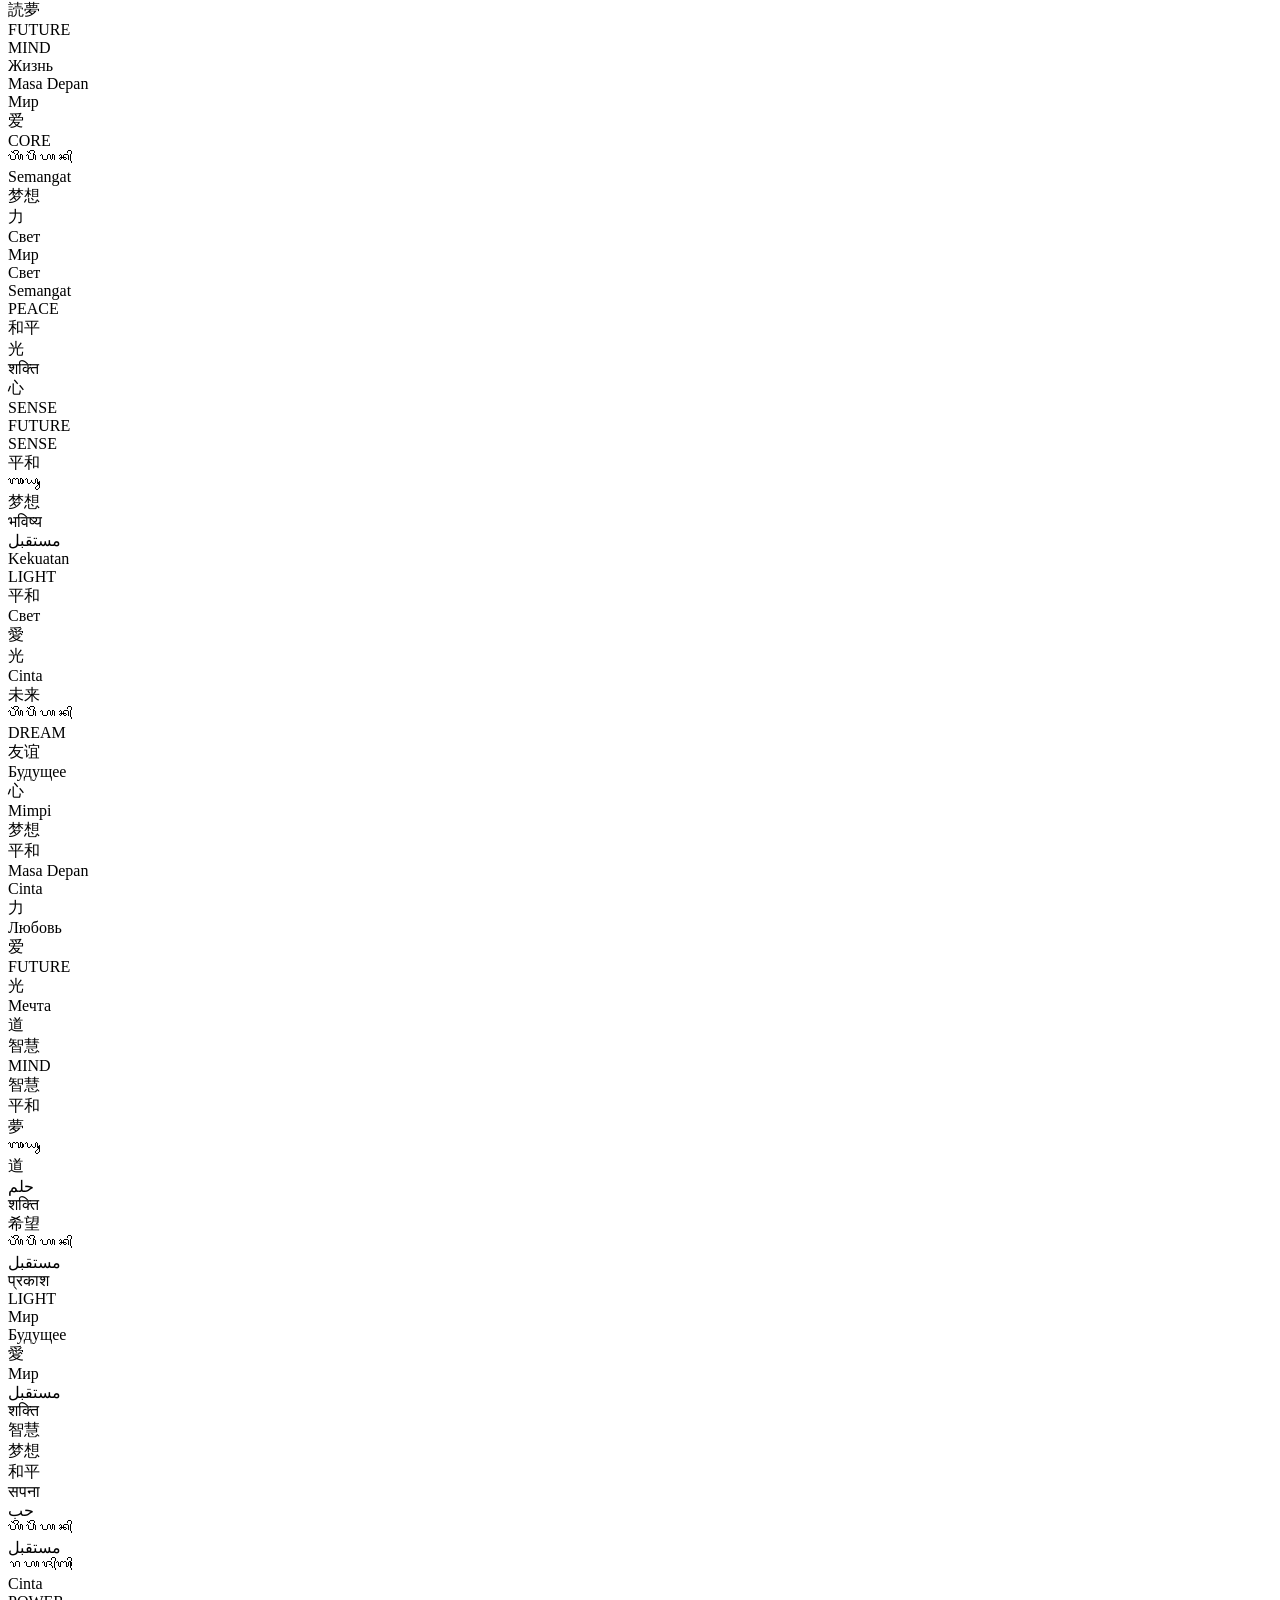
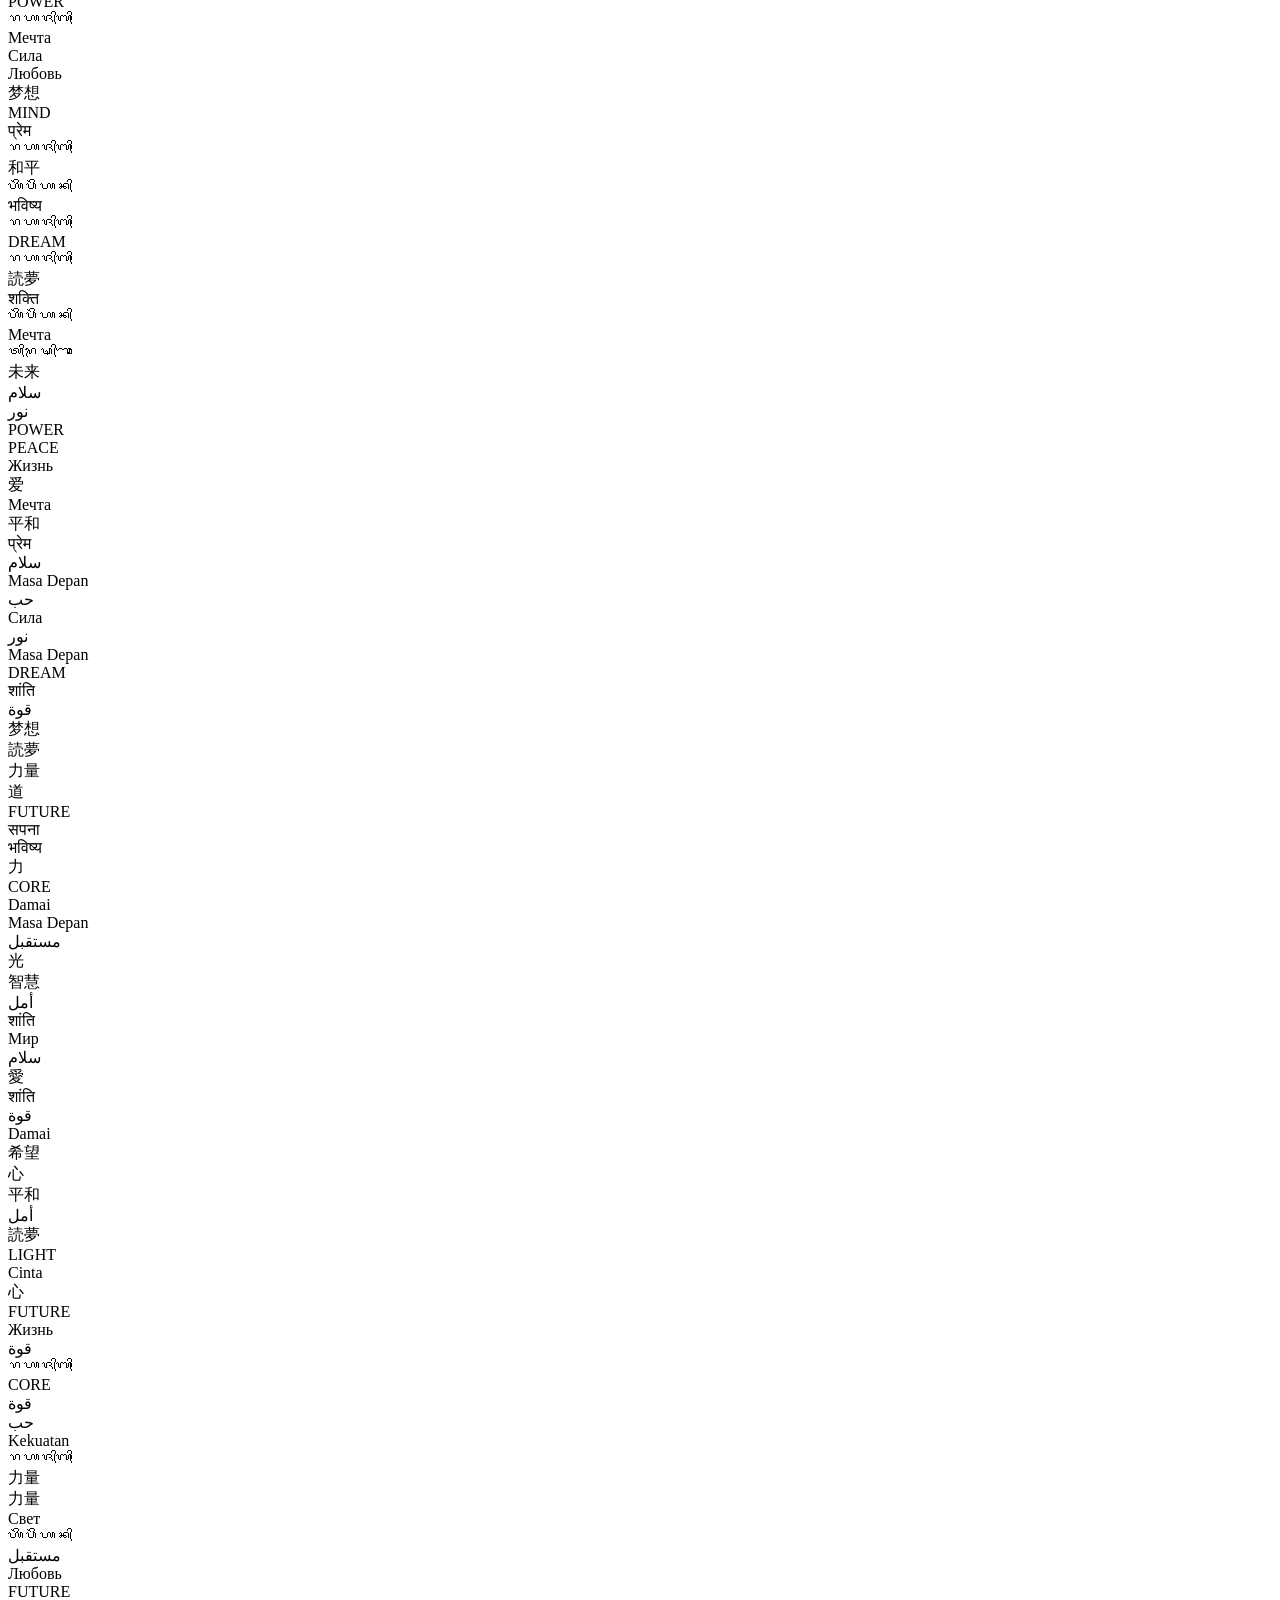
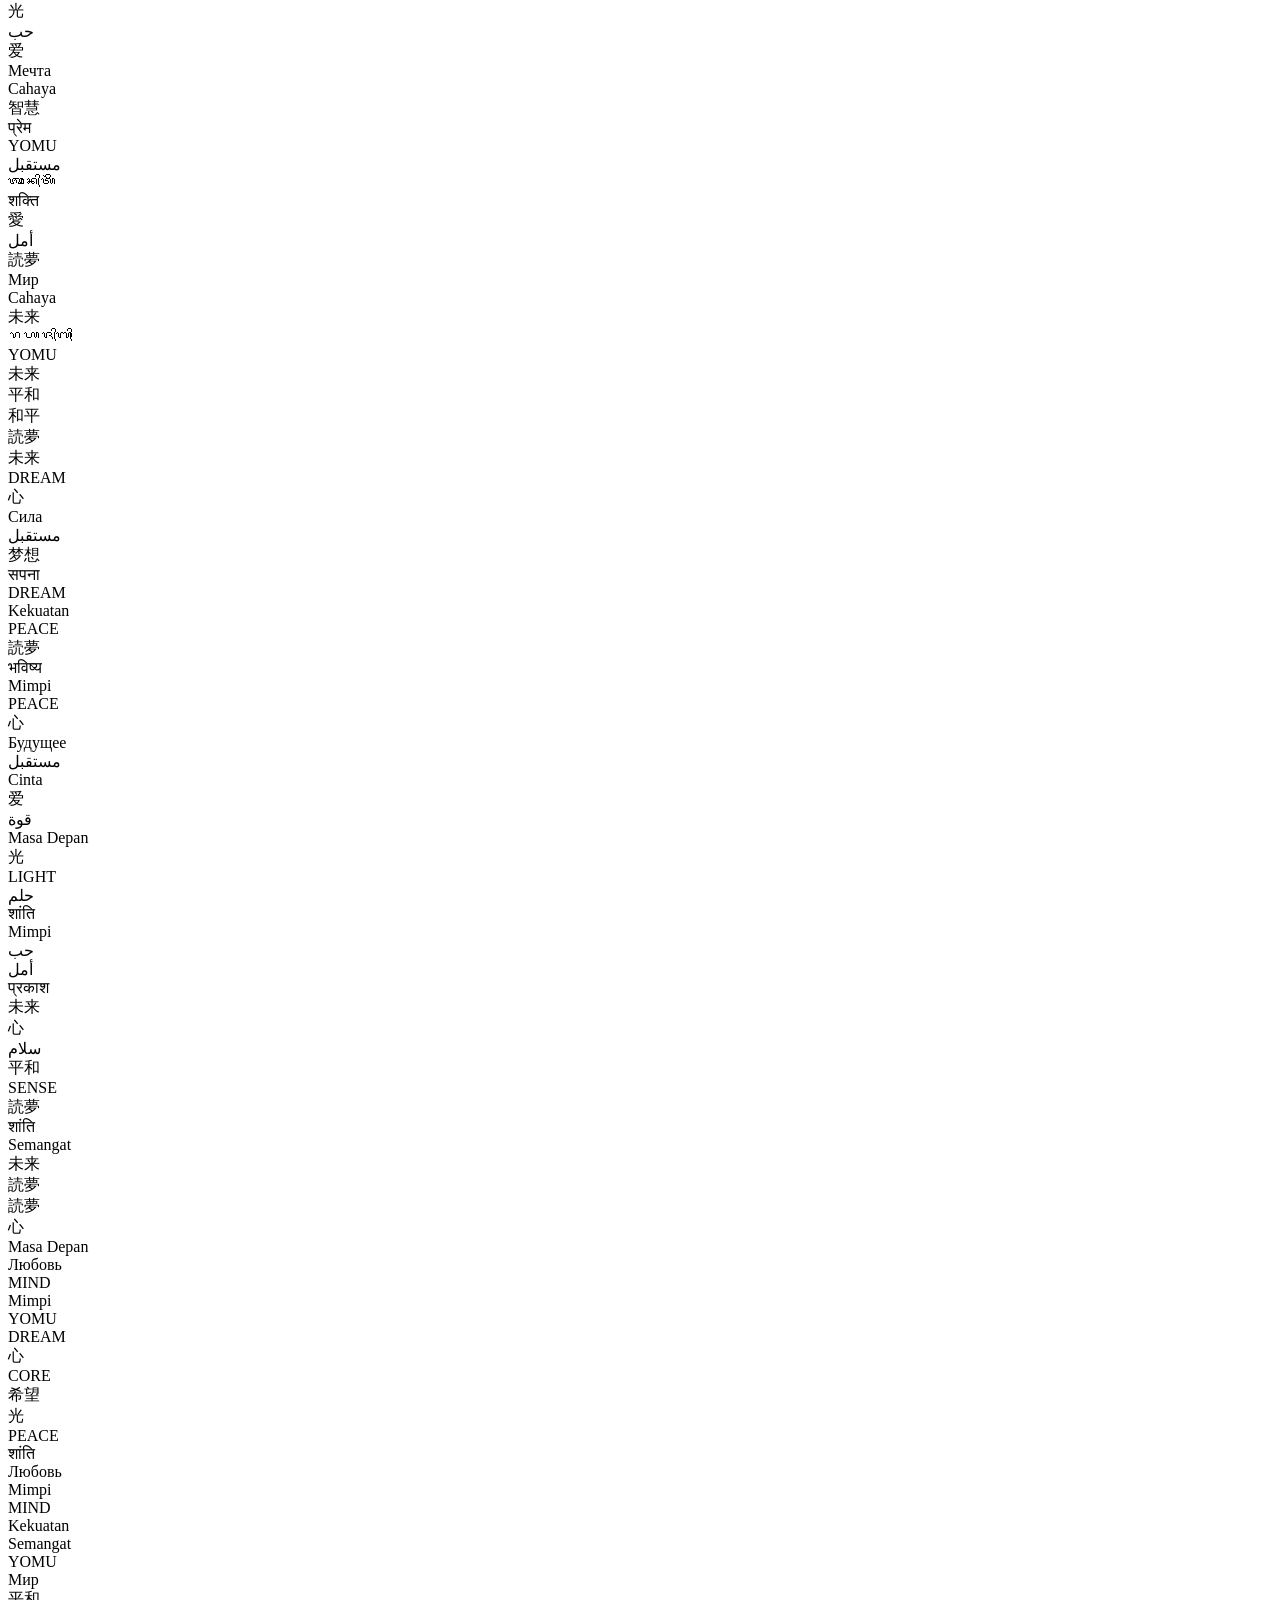
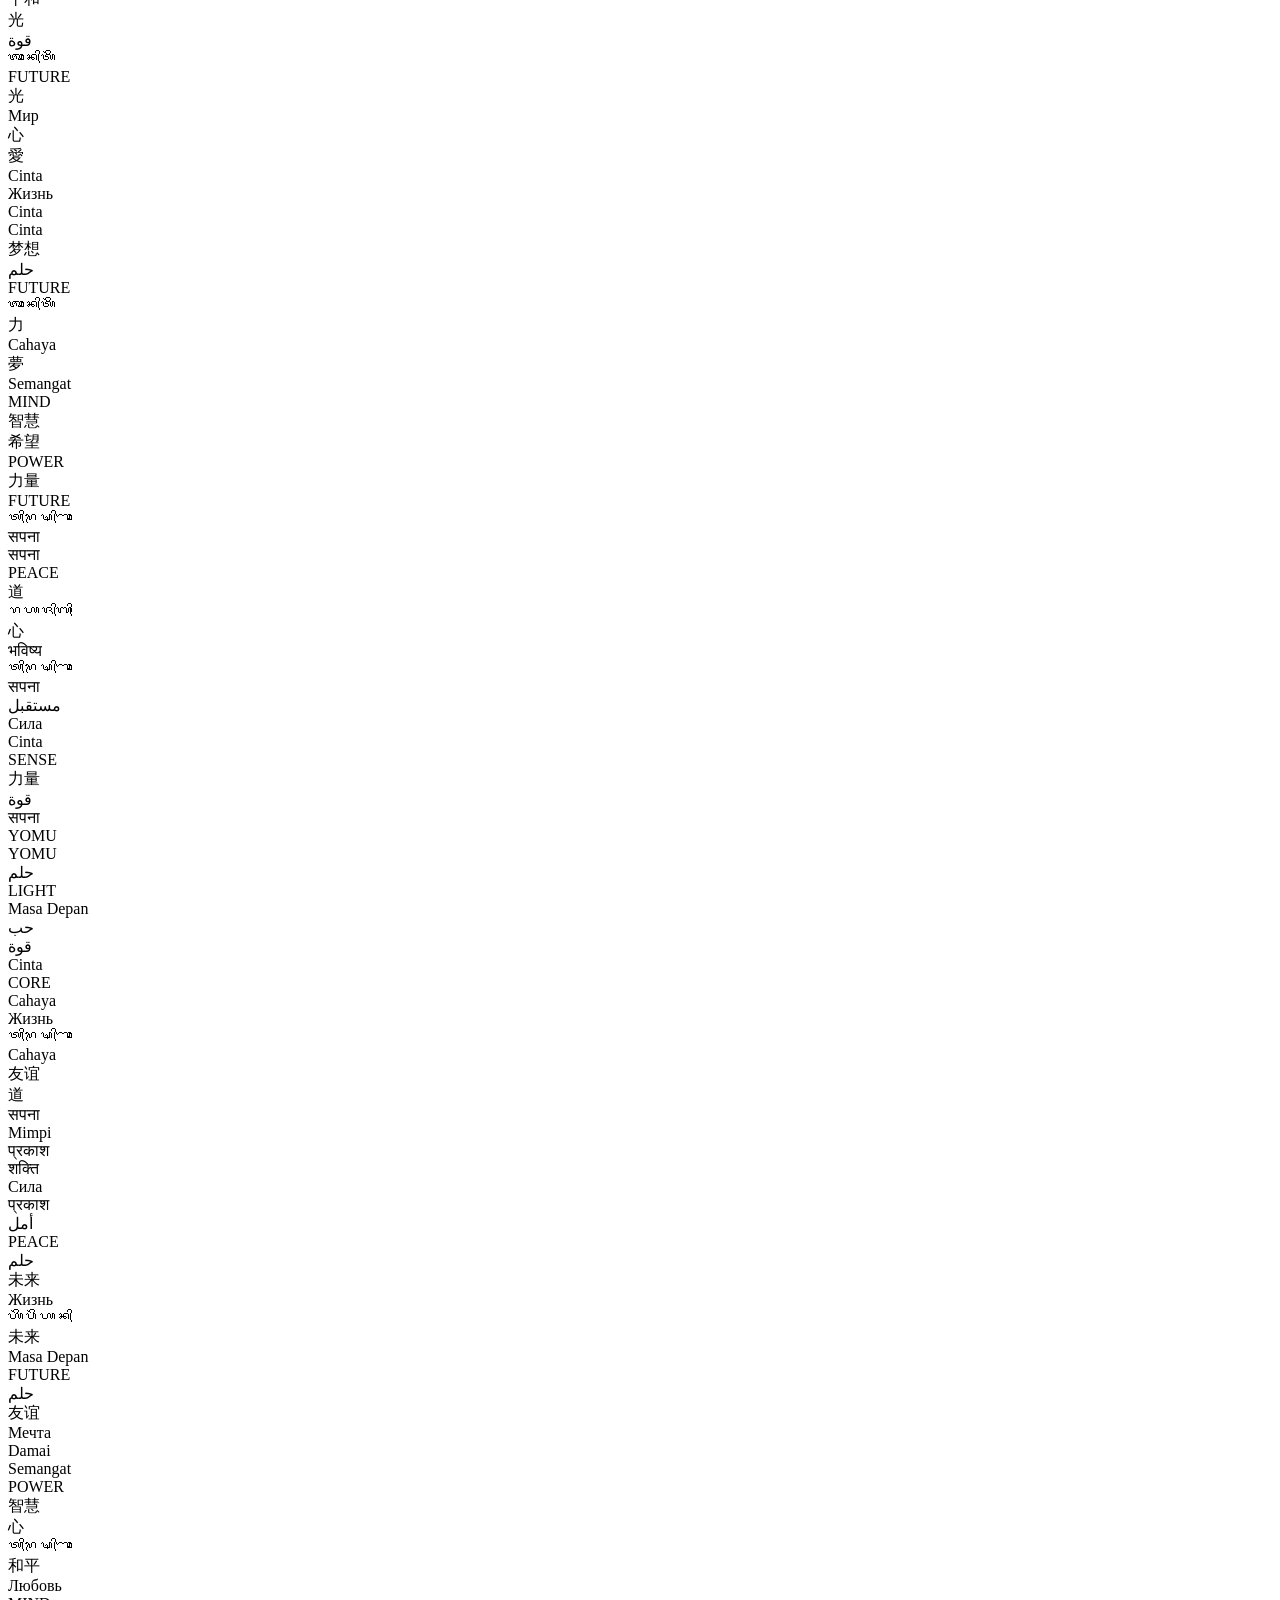
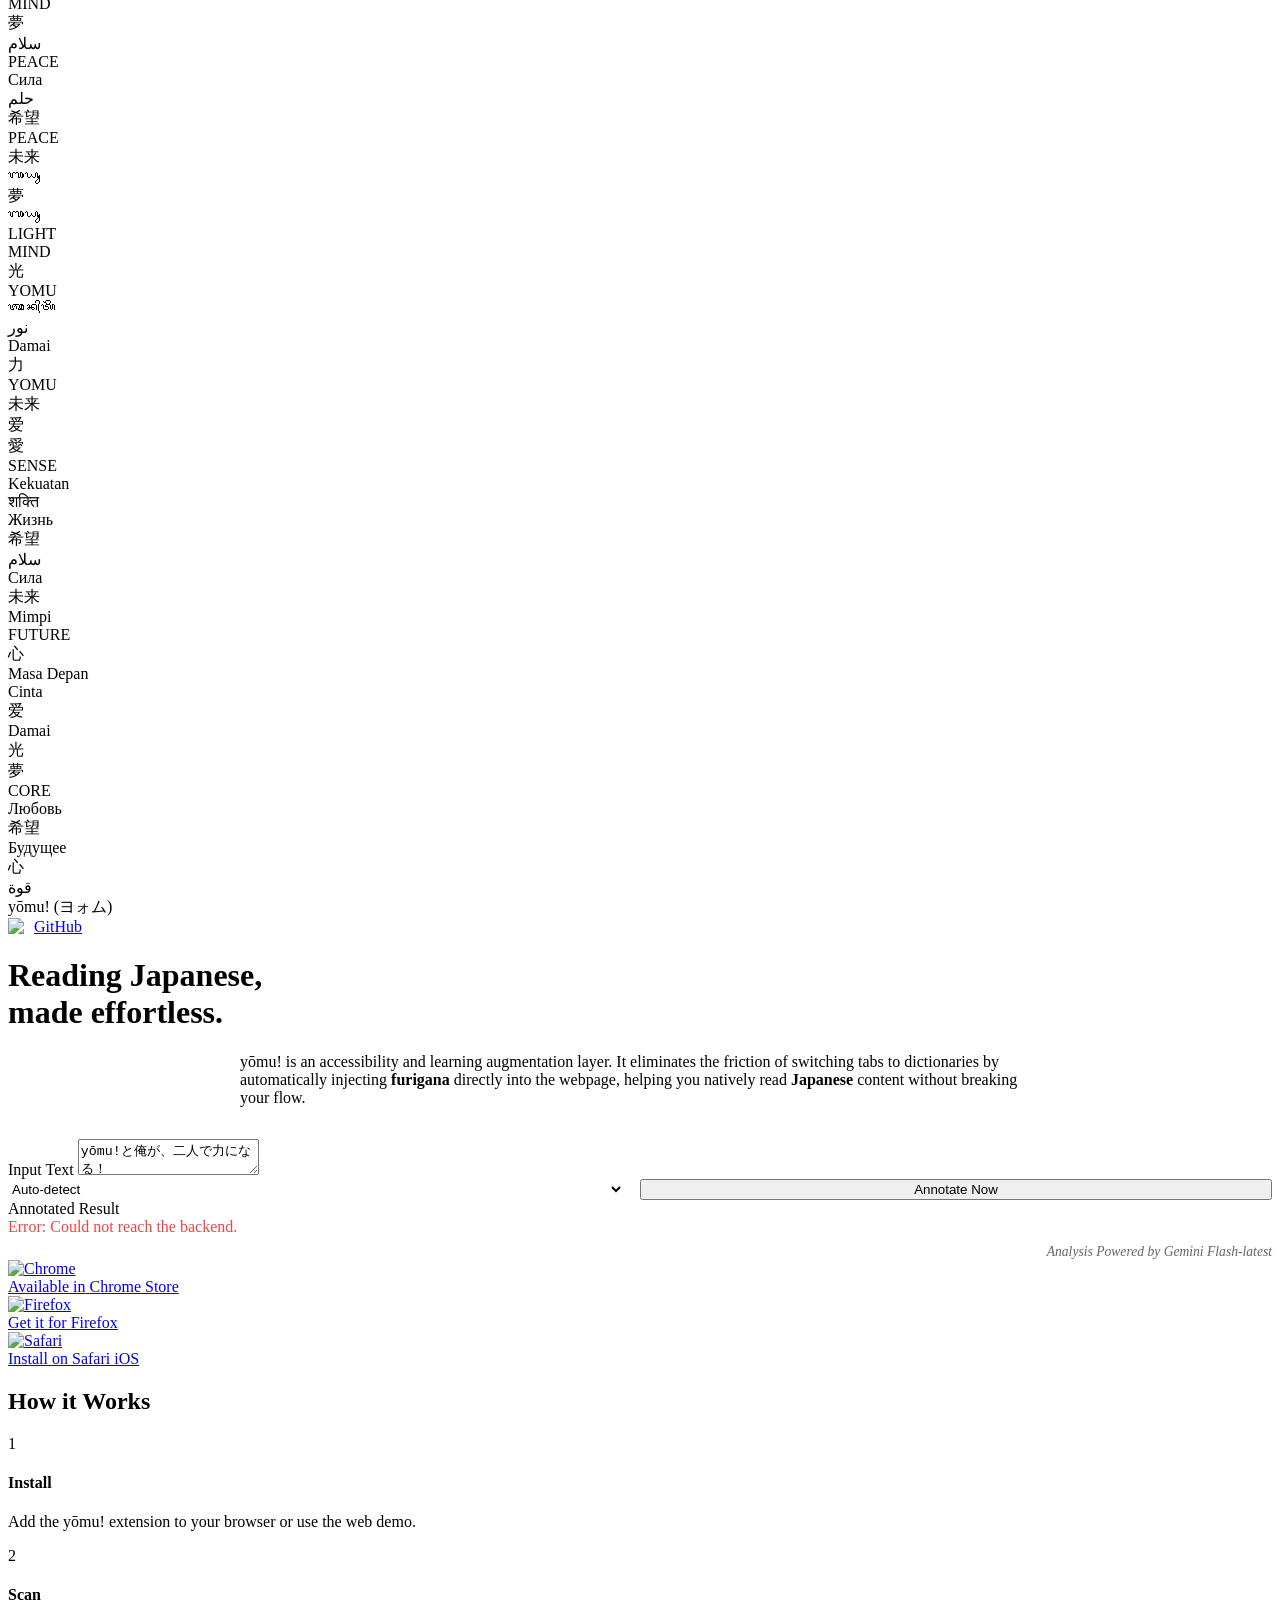
==== commit ff1cbb56: "feat: package extension for store submission, integrate web deep analysis tooltips, and harden Japan" ====
--- a/backend/static/index.html
+++ b/backend/static/index.html
@@ -1,341 +1,422 @@
-<!DOCTYPE html>
-<html lang="en">
-
-<head>
-    <meta charset="UTF-8">
-    <meta name="viewport" content="width=device-width, initial-scale=1.0">
-    <title>yōmu! (ヨォム) — AI Reading Layer for Japanese, Chinese, Arabic, Russian & Hindi</title>
-    <meta name="description"
-        content="yōmu! is a lightweight browser extension and AI reading layer that automatically adds Furigana, Pinyin, and Transliteration to Japanese, Chinese, Arabic, Russian, and Hindi text.">
-
-    <!-- Open Graph / Facebook -->
-    <meta property="og:type" content="website">
-    <meta property="og:url" content="https://yomu-447937177163.asia-southeast2.run.app/" />
-    <meta property="og:title" content="yōmu! (ヨォム) — Read Languages with Ease">
-    <meta property="og:description"
-        content="An AI-powered reading companion that injects pronunciation guides into any website. Supports Japanese, Chinese, Arabic, Russian, and Hindi.">
-    <meta property="og:image" content="https://yomu-api-447937177163.asia-southeast2.run.app/static/logo.png">
-
-    <!-- Twitter -->
-    <meta property="twitter:card" content="summary_large_image">
-    <meta property="twitter:url" content="https://yomu-api-447937177163.asia-southeast2.run.app/">
-    <meta property="twitter:title" content="yōmu! (ヨォム) — AI Reading Layer">
-    <meta property="twitter:description"
-        content="Inject Furigana, Pinyin, and Transliteration into any website automatically. 5 languages supported.">
-    <meta property="twitter:image" content="https://yomu-api-447937177163.asia-southeast2.run.app/static/logo.png">
-
-    <link rel="preconnect" href="https://fonts.googleapis.com">
-    <link rel="preconnect" href="https://fonts.gstatic.com" crossorigin>
-    <link href="https://fonts.googleapis.com/css2?family=Outfit:wght@400;600;800;900&display=swap" rel="stylesheet">
-    <link rel="stylesheet" href="/static/style.css">
-    <link rel="manifest" href="/static/manifest.json">
-    <link rel="canonical" href="https://yomu-447937177163.asia-southeast2.run.app/" />
-    <meta name="theme-color" content="#020617">
-    <link rel="apple-touch-icon" href="/static/logo.png">
-
-</head>
-
-<body>
-    <div class="bg-blobs">
-        <div class="blob blob-1"></div>
-        <div class="blob blob-2"></div>
-    </div>
-    <div class="ambient-bg" id="ambient-bg"></div>
-
-
-    <header>
-        <div class="logo">yōmu! (ヨォム)</div>
-
-        <nav>
-            <a href="https://github.com/Schryzon/yomu" class="btn"
-                style="background: var(--glass); border: 1px solid var(--border); display: flex; align-items: center; gap: 0.5rem;">
-                <img src="https://cdn.simpleicons.org/github/white" alt="GitHub" style="width: 18px; height: 18px;">
-                GitHub
-            </a>
-        </nav>
-    </header>
-
-    <main>
-        <h1>Reading <span id="lang-reel-container"><span id="lang-reel">Japanese</span></span>,<br>made effortless.</h1>
-
-
-        <p class="hero-sub">
-            yōmu! is a lightweight companion that automatically injects <span id="hero-guide" style="color: var(--primary); font-weight: 600;">furigana</span> into any website, helping you bridge
-            the gap between spoken and written <span id="hero-lang" style="color: var(--primary); font-weight: 600;">Japanese</span>.
-        </p>
-
-        <div class="demo-container">
-            <div class="input-group">
-                <label for="text-input">Input Text</label>
-                <textarea id="text-input" placeholder="Enter text here...">yōmu!と俺が、二人で力になる！</textarea>
-
-
-
-                <div style="display: flex; gap: 1rem; align-items: center;">
-                    <select id="lang-select" class="btn"
-                        style="background: var(--glass); border: 1px solid var(--border); flex: 1;">
-                        <option value="auto">Auto-detect</option>
-                        <option value="ja">Japanese (Furigana)</option>
-                        <option value="zh">Chinese (Pinyin)</option>
-                        <option value="ar">Arabic (Transliteration)</option>
-                        <option value="ru">Russian (Transliteration)</option>
-                        <option value="hi">Hindi (Transliteration)</option>
-                        <option value="ban">Balinese (Aksara Bali)</option>
-                    </select>
-
-                    <button id="annotate-btn" class="btn" style="flex: 1;">Annotate Now</button>
-                </div>
-            </div>
-
-            <div class="output-group">
-                <label>Annotated Result</label>
-                <div id="output-box" class="output-box">
-                    <em>The result will appear here...</em>
-                </div>
-                <div style="text-align: right; margin-top: 0.5rem; font-size: 0.85rem; opacity: 0.6; font-style: italic;">
-                    Analysis Powered by Gemini 2.0 Flash
-                </div>
-            </div>
-        </div>
-
-        <div class="store-grid">
-            <a href="#" class="store-btn chrome-btn">
-                <img src="https://cdn.simpleicons.org/googlechrome/white" alt="Chrome" style="width: 24px; height: 24px;">
-                <div class="btn-text">
-                    <span class="small">Available in</span>
-                    <span class="large">Chrome Store</span>
-                </div>
-            </a>
-            <a href="#" class="store-btn firefox-btn">
-                <img src="https://cdn.simpleicons.org/firefoxbrowser/white" alt="Firefox" style="width: 24px; height: 24px;">
-                <div class="btn-text">
-                    <span class="small">Get it for</span>
-                    <span class="large">Firefox</span>
-                </div>
-            </a>
-            <a href="#" class="store-btn safari-btn">
-                <img src="https://cdn.simpleicons.org/apple/white" alt="Safari" style="width: 24px; height: 24px;">
-                <div class="btn-text">
-                    <span class="small">Install on</span>
-                    <span class="large">Safari iOS</span>
-                </div>
-            </a>
-        </div>
-
-        <section class="how-to">
-            <h2>How it Works</h2>
-            <div class="steps">
-                <div class="step">
-                    <div class="step-num">1</div>
-                    <h4>Install</h4>
-                    <p>Add the yōmu! extension to your browser or use the web demo.</p>
-                </div>
-                <div class="step">
-                    <div class="step-num">2</div>
-                    <h4>Scan</h4>
-                    <p>Navigate to any site. yōmu! automatically detects supported languages.</p>
-                </div>
-                <div class="step">
-                    <div class="step-num">3</div>
-                    <h4>Read</h4>
-                    <p>Click the widget to see pronunciation guides and deep grammar analysis.</p>
-                </div>
-            </div>
-        </section>
-
-        <div class="mobile-info">
-
-            <h3>On the Go?</h3>
-
-            <p>You can use yōmu! on your mobile devices too:</p>
-            <ul>
-                <li><strong>iOS:</strong> Install our Safari Extension to get furigana on any webpage.</li>
-                <li><strong>Multi-Script:</strong> Instant Latin transliteration for Arabic, Russian, and Hindi.</li>
-
-                <li><strong>Web Demo:</strong> Save this page to your home screen for quick access.</li>
-            </ul>
-        </div>
-    </main>
-
-    <footer>
-        <p>&copy; 2026 yōmu! project. Released under the <a href="https://github.com/Schryzon/yomu/blob/main/LICENSE"
-                style="color: var(--primary); text-decoration: none;">AGPLv3 License</a>.</p>
-        <p style="margin-top: 0.5rem; opacity: 0.7;">
-            <a href="/terms" style="color: inherit; text-decoration: none;">Terms of Use</a> •
-            <a href="/privacy" style="color: inherit; text-decoration: none;">Privacy Policy</a> •
-            Built by <a href="https://github.com/Schryzon" style="color: inherit; text-decoration: underline;">Schryzon</a>
-        </p>
-        <p style="margin-top: 1rem; font-weight: 800; letter-spacing: 2px; color: var(--primary); opacity: 0.8;">#JuaraVibeCoding</p>
-    </footer>
-
-
-    <script>
-        const langReel = document.getElementById('lang-reel');
-        const inputText = document.getElementById('text-input');
-        const btn = document.getElementById('annotate-btn');
-        const output = document.getElementById('output-box');
-        const langSelect = document.getElementById('lang-select');
-        const heroGuide = document.getElementById('hero-guide');
-        const heroLang = document.getElementById('hero-lang');
-
-        const LANGS = {
-            ja: "Japanese",
-            zh: "Chinese",
-            ar: "Arabic",
-            ru: "Russian",
-            hi: "Hindi",
-            ban: "Balinese"
-        };
-
-        const GUIDES = {
-            ja: "furigana",
-            zh: "pinyin",
-            ar: "transliteration",
-            ru: "transliteration",
-            hi: "transliteration",
-            ban: "transliteration"
-        };
-
-        let currentLang = "ja";
-
-        function detectLanguage(text) {
-            if (/[\u3040-\u309F\u30A0-\u30FF]/.test(text)) return "ja";
-            if (/[\u4E00-\u9FAF]/.test(text)) return "zh";
-            if (/[\u0600-\u06FF]/.test(text)) return "ar";
-            if (/[\u0400-\u04FF]/.test(text)) return "ru";
-            if (/[\u0900-\u097F]/.test(text)) return "hi";
-            if (/[\u1B00-\u1B7F]/.test(text)) return "ban";
-            return "ja";
-        }
-
-        function spinTo(newLangKey) {
-            if (newLangKey === currentLang) return;
-            const newName = LANGS[newLangKey] || "Languages";
-            
-            langReel.style.animation = 'none';
-            langReel.offsetHeight; // trigger reflow
-            langReel.style.animation = 'spin-out 0.3s cubic-bezier(0.45, 0, 0.55, 1) forwards';
-            
-            setTimeout(() => {
-                langReel.textContent = newName;
-                heroGuide.textContent = GUIDES[newLangKey] || "furigana";
-                heroLang.textContent = newName;
-                
-                langReel.style.animation = 'spin-in 0.4s cubic-bezier(0.175, 0.885, 0.32, 1.275) forwards';
-                currentLang = newLangKey;
-            }, 300);
-        }
-
-        inputText.addEventListener('input', (e) => {
-            const text = e.target.value;
-            if (text.trim().length > 0) {
-                const lang = detectLanguage(text);
-                spinTo(lang);
-            }
-        });
-
-        async function annotate() {
-            const text = inputText.value.trim();
-            if (!text) return;
-
-            btn.disabled = true;
-            btn.textContent = "Processing...";
-            output.style.opacity = "0.5";
-
-            try {
-                const response = await fetch('/api/annotate', {
-                    method: 'POST',
-                    headers: { 'Content-Type': 'application/json' },
-                    body: JSON.stringify({ 
-                        text: text,
-                        target_lang: langSelect.value 
-                    })
-                });
-
-                if (!response.ok) throw new Error('API Error');
-
-                const data = await response.json();
-                output.innerHTML = data.annotated_html;
-                
-                const finalLang = langSelect.value === 'auto' ? detectLanguage(text) : langSelect.value;
-                spinTo(finalLang);
-
-            } catch (err) {
-                console.error(err);
-                output.innerHTML = `<span style="color: #ef4444;">Error: Could not reach the backend.</span>`;
-            } finally {
-                btn.disabled = false;
-                btn.textContent = "Annotate Now";
-                output.style.opacity = "1";
-            }
-        }
-
-        // Ambient Background Logic
-        const ambientContainer = document.getElementById('ambient-bg');
-        const VOCABULARY = [
-            // Japanese
-            "読夢", "未来", "平和", "希望", "力", "愛", "光", "道", "心", "夢",
-            // Chinese
-            "梦想", "力量", "未来", "和平", "爱", "光", "友谊", "智慧",
-            // Arabic
-            "سلام", "حب", "أمل", "قوة", "مستقبل", "حلم", "نور",
-            // Russian
-            "Мир", "Любовь", "Сила", "Мечта", "Будущее", "Свет", "Жизнь",
-            // Hindi
-            "शांति", "सपना", "भविष्य", "शक्ति", "प्रेम", "प्रकाश",
-            // Balinese
-            "ᬰᬵᬦ᭄ᬢᬶ", "ᬳᬶᬧᬶᬳᬦ᭄", "ᬩᬵᬬᬸ", "ᬭᬳᬚ᭄ᬜ᭄", "ᬢ᭄ᬭᬾᬱ᭄ᬡᬵ",
-            // Indonesian
-            "Mimpi", "Masa Depan", "Kekuatan", "Cinta", "Semangat", "Damai", "Cahaya",
-            // English/Latin
-            "DREAM", "PEACE", "FUTURE", "POWER", "LIGHT", "YOMU", "CORE", "SENSE", "MIND"
-        ];
-
-        function createStream() {
-            const stream = document.createElement('div');
-            stream.className = 'ambient-stream';
-            
-            let content = "";
-            const streamLength = 10 + Math.floor(Math.random() * 20);
-            for(let i=0; i<streamLength; i++) {
-                content += VOCABULARY[Math.floor(Math.random() * VOCABULARY.length)] + "\n";
-            }
-            stream.innerText = content;
-            
-            // Randomize position and animation (Matrix Rain)
-            const isMobile = window.innerWidth < 768;
-            const duration = (isMobile ? 10 : 15) + Math.random() * 35;
-            const delay = -Math.random() * 50;
-            const sizeBase = isMobile ? 0.7 : 1.0;
-            const size = sizeBase + Math.random() * (isMobile ? 0.6 : 1.2);
-            const opacity = 0.4 + Math.random() * 0.6;
-            
-            stream.style.setProperty('--duration', `${duration}s`);
-            stream.style.setProperty('--size', `${size}rem`);
-            stream.style.setProperty('--opacity', `${opacity}`);
-            stream.style.animationDelay = `${delay}s`;
-
-            ambientContainer.appendChild(stream);
-        }
-
-        // Create high-density initial streams
-        const streamCount = Math.floor(window.innerWidth / 30); // Higher density
-        for(let i=0; i<streamCount; i++) {
-            createStream();
-        }
-
-        btn.addEventListener('click', annotate);
-        window.addEventListener('DOMContentLoaded', () => {
-            annotate();
-            
-            // Register PWA Service Worker
-            if ('serviceWorker' in navigator) {
-                navigator.serviceWorker.register('/static/sw.js')
-                    .then(reg => console.log('yōmu! PWA Service Worker active'))
-                    .catch(err => console.log('SW registration failed', err));
-            }
-        });
-    </script>
-
-</body>
-</html>+<!DOCTYPE html>
+<html lang="en">
+
+<head>
+    <meta charset="UTF-8">
+    <meta name="viewport" content="width=device-width, initial-scale=1.0">
+    <title>yōmu! (ヨォム)</title>
+    <meta name="description"
+        content="yōmu! is a lightweight browser extension and AI reading layer that automatically adds Furigana, Pinyin, and Transliteration to Japanese, Chinese, Arabic, Russian, and Hindi text.">
+
+    <!-- Open Graph / Facebook -->
+    <meta property="og:type" content="website">
+    <meta property="og:url" content="https://yomu-447937177163.asia-southeast2.run.app/" />
+    <meta property="og:title" content="yōmu! (ヨォム) — Read Languages with Ease">
+    <meta property="og:description"
+        content="An AI-powered reading companion that injects pronunciation guides into any website. Supports Japanese, Chinese, Arabic, Russian, and Hindi.">
+    <meta property="og:image" content="https://yomu-api-447937177163.asia-southeast2.run.app/static/logo.png">
+
+    <!-- Twitter -->
+    <meta property="twitter:card" content="summary_large_image">
+    <meta property="twitter:url" content="https://yomu-api-447937177163.asia-southeast2.run.app/">
+    <meta property="twitter:title" content="yōmu! (ヨォム) — AI Reading Layer">
+    <meta property="twitter:description"
+        content="Inject Furigana, Pinyin, and Transliteration into any website automatically. 5 languages supported.">
+    <meta property="twitter:image" content="https://yomu-api-447937177163.asia-southeast2.run.app/static/logo.png">
+
+    <link rel="preconnect" href="https://fonts.googleapis.com">
+    <link rel="preconnect" href="https://fonts.gstatic.com" crossorigin>
+    <link href="https://fonts.googleapis.com/css2?family=Outfit:wght@400;600;800;900&display=swap" rel="stylesheet">
+    <link rel="stylesheet" href="/static/style.css?v=1.1">
+    <link rel="manifest" href="/static/manifest.json">
+    <link rel="canonical" href="https://yomu-447937177163.asia-southeast2.run.app/" />
+    <meta name="theme-color" content="#020617">
+    <link rel="apple-touch-icon" href="/static/logo.png">
+
+</head>
+
+<body>
+    <div class="bg-blobs">
+        <div class="blob blob-1"></div>
+        <div class="blob blob-2"></div>
+    </div>
+    <div class="ambient-bg" id="ambient-bg"></div>
+
+
+    <header>
+        <div class="logo">yōmu! (ヨォム)</div>
+
+        <nav>
+            <a href="https://github.com/Schryzon/yomu" class="btn"
+                style="background: var(--glass); border: 1px solid var(--border); display: flex; align-items: center; gap: 0.5rem;">
+                <img src="https://cdn.simpleicons.org/github/white" alt="GitHub" style="width: 18px; height: 18px;">
+                GitHub
+            </a>
+        </nav>
+    </header>
+
+    <main>
+        <h1>Reading <span id="lang-reel-container"><span id="lang-reel">Japanese</span></span>,<br>made effortless.</h1>
+
+
+        <p class="hero-sub" style="max-width: 800px; margin: 0 auto; margin-bottom: 2rem;">
+            yōmu! is an accessibility and learning augmentation layer. It eliminates the friction of switching tabs to
+            dictionaries by automatically injecting <span id="hero-guide"
+                style="color: var(--primary); font-weight: 600;">furigana</span> directly into the webpage, helping you
+            natively read <span id="hero-lang" style="color: var(--primary); font-weight: 600;">Japanese</span> content
+            without breaking your flow.
+        </p>
+
+        <div class="demo-container">
+            <div class="input-group">
+                <label for="text-input">Input Text</label>
+                <textarea id="text-input" placeholder="Enter text here...">yōmu!と俺が、二人で力になる！</textarea>
+
+
+
+                <div style="display: flex; gap: 1rem; align-items: center;">
+                    <select id="lang-select" class="btn"
+                        style="background: var(--glass); border: 1px solid var(--border); flex: 1;">
+                        <option value="auto">Auto-detect</option>
+                        <option value="ja">Japanese (Furigana)</option>
+                        <option value="zh">Chinese (Pinyin)</option>
+                        <option value="ar">Arabic (Transliteration)</option>
+                        <option value="ru">Russian (Transliteration)</option>
+                        <option value="hi">Hindi (Transliteration)</option>
+                        <option value="ban">Balinese (Aksara Bali)</option>
+                    </select>
+
+                    <button id="annotate-btn" class="btn" style="flex: 1;">Annotate Now</button>
+                </div>
+            </div>
+
+            <div class="output-group">
+                <label>Annotated Result</label>
+                <div id="output-box" class="output-box">
+                    <em>The result will appear here...</em>
+                </div>
+                <div
+                    style="text-align: right; margin-top: 0.5rem; font-size: 0.85rem; opacity: 0.6; font-style: italic;">
+                    Analysis Powered by Gemini Flash-latest
+                </div>
+            </div>
+        </div>
+
+        <div class="store-grid">
+            <a href="#" class="store-btn chrome-btn">
+                <img src="https://cdn.simpleicons.org/googlechrome/white" alt="Chrome"
+                    style="width: 24px; height: 24px;">
+                <div class="btn-text">
+                    <span class="small">Available in</span>
+                    <span class="large">Chrome Store</span>
+                </div>
+            </a>
+            <a href="#" class="store-btn firefox-btn">
+                <img src="https://cdn.simpleicons.org/firefoxbrowser/white" alt="Firefox"
+                    style="width: 24px; height: 24px;">
+                <div class="btn-text">
+                    <span class="small">Get it for</span>
+                    <span class="large">Firefox</span>
+                </div>
+            </a>
+            <a href="#" class="store-btn safari-btn">
+                <img src="https://cdn.simpleicons.org/apple/white" alt="Safari" style="width: 24px; height: 24px;">
+                <div class="btn-text">
+                    <span class="small">Install on</span>
+                    <span class="large">Safari iOS</span>
+                </div>
+            </a>
+        </div>
+
+        <section class="how-to">
+            <h2>How it Works</h2>
+            <div class="steps">
+                <div class="step">
+                    <div class="step-num">1</div>
+                    <h4>Install</h4>
+                    <p>Add the yōmu! extension to your browser or use the web demo.</p>
+                </div>
+                <div class="step">
+                    <div class="step-num">2</div>
+                    <h4>Scan</h4>
+                    <p>Navigate to any site. yōmu! automatically detects supported languages.</p>
+                </div>
+                <div class="step">
+                    <div class="step-num">3</div>
+                    <h4>Read</h4>
+                    <p>Click the widget to see pronunciation guides and deep grammar analysis.</p>
+                </div>
+            </div>
+        </section>
+
+        <div class="mobile-info">
+
+            <h3>On the Go?</h3>
+
+            <p>You can use yōmu! on your mobile devices too:</p>
+            <ul>
+                <li><strong>iOS:</strong> Install our Safari Extension to get furigana on any webpage.</li>
+                <li><strong>Multi-Script:</strong> Instant Latin transliteration for Arabic, Russian, and Hindi.</li>
+
+                <li><strong>Web Demo:</strong> Save this page to your home screen for quick access.</li>
+            </ul>
+        </div>
+    </main>
+
+    <footer>
+        <p>&copy; 2026 yōmu! project. Released under the <a href="https://github.com/Schryzon/yomu/blob/main/LICENSE"
+                style="color: var(--primary); text-decoration: none;">AGPLv3 License</a>.</p>
+        <p style="margin-top: 0.5rem; opacity: 0.7;">
+            <a href="/terms" style="color: inherit; text-decoration: none;">Terms of Use</a> •
+            <a href="/privacy" style="color: inherit; text-decoration: none;">Privacy Policy</a> •
+            Built by <a href="https://github.com/Schryzon"
+                style="color: inherit; text-decoration: underline;">Schryzon</a>
+        </p>
+        <p style="margin-top: 1rem; font-weight: 800; letter-spacing: 2px; color: var(--primary); opacity: 0.8;">
+            #JuaraVibeCoding</p>
+    </footer>
+
+
+    <script>
+        const langReel = document.getElementById('lang-reel');
+        const inputText = document.getElementById('text-input');
+        const btn = document.getElementById('annotate-btn');
+        const output = document.getElementById('output-box');
+        const langSelect = document.getElementById('lang-select');
+        const heroGuide = document.getElementById('hero-guide');
+        const heroLang = document.getElementById('hero-lang');
+
+        const LANGS = {
+            ja: "Japanese",
+            zh: "Chinese",
+            ar: "Arabic",
+            ru: "Russian",
+            hi: "Hindi",
+            ban: "Balinese"
+        };
+
+        const GUIDES = {
+            ja: "furigana",
+            zh: "pinyin",
+            ar: "transliteration",
+            ru: "transliteration",
+            hi: "transliteration",
+            ban: "transliteration"
+        };
+
+        let currentLang = "ja";
+
+        function detectLanguage(text) {
+            if (/[\u3040-\u309F\u30A0-\u30FF]/.test(text)) return "ja";
+            if (/[\u4E00-\u9FAF]/.test(text)) return "zh";
+            if (/[\u0600-\u06FF]/.test(text)) return "ar";
+            if (/[\u0400-\u04FF]/.test(text)) return "ru";
+            if (/[\u0900-\u097F]/.test(text)) return "hi";
+            if (/[\u1B00-\u1B7F]/.test(text)) return "ban";
+            return "ja";
+        }
+
+        function spinTo(newLangKey) {
+            if (newLangKey === currentLang) return;
+            const newName = LANGS[newLangKey] || "Languages";
+
+            langReel.style.animation = 'none';
+            langReel.offsetHeight; // trigger reflow
+            langReel.style.animation = 'spin-out 0.3s cubic-bezier(0.45, 0, 0.55, 1) forwards';
+
+            setTimeout(() => {
+                langReel.textContent = newName;
+                heroGuide.textContent = GUIDES[newLangKey] || "furigana";
+                heroLang.textContent = newName;
+
+                langReel.style.animation = 'spin-in 0.4s cubic-bezier(0.175, 0.885, 0.32, 1.275) forwards';
+                currentLang = newLangKey;
+            }, 300);
+        }
+
+        inputText.addEventListener('input', (e) => {
+            const text = e.target.value;
+            if (text.trim().length > 0) {
+                const lang = detectLanguage(text);
+                spinTo(lang);
+            }
+        });
+
+        async function annotate() {
+            const text = inputText.value.trim();
+            if (!text) return;
+
+            btn.disabled = true;
+            btn.textContent = "Processing...";
+            output.style.opacity = "0.5";
+
+            try {
+                const response = await fetch('/api/annotate', {
+                    method: 'POST',
+                    headers: { 'Content-Type': 'application/json' },
+                    body: JSON.stringify({
+                        text: text,
+                        target_lang: langSelect.value
+                    })
+                });
+
+                if (!response.ok) throw new Error('API Error');
+
+                const data = await response.json();
+                output.innerHTML = data.annotated_html;
+
+                const finalLang = langSelect.value === 'auto' ? detectLanguage(text) : langSelect.value;
+                spinTo(finalLang);
+
+            } catch (err) {
+                console.error(err);
+                output.innerHTML = `<span style="color: #ef4444;">Error: Could not reach the backend.</span>`;
+            } finally {
+                btn.disabled = false;
+                btn.textContent = "Annotate Now";
+                output.style.opacity = "1";
+            }
+        }
+
+        // Ambient Background Logic
+        const ambientContainer = document.getElementById('ambient-bg');
+        const VOCABULARY = [
+            // Japanese
+            "読夢", "未来", "平和", "希望", "力", "愛", "光", "道", "心", "夢",
+            // Chinese
+            "梦想", "力量", "未来", "和平", "爱", "光", "友谊", "智慧",
+            // Arabic
+            "سلام", "حب", "أمل", "قوة", "مستقبل", "حلم", "نور",
+            // Russian
+            "Мир", "Любовь", "Сила", "Мечта", "Будущее", "Свет", "Жизнь",
+            // Hindi
+            "शांति", "सपना", "भविष्य", "शक्ति", "प्रेम", "प्रकाश",
+            // Balinese
+            "ᬰᬵᬦ᭄ᬢᬶ", "ᬳᬶᬧᬶᬳᬦ᭄", "ᬩᬵᬬᬸ", "ᬭᬳᬚ᭄ᬜ᭄", "ᬢ᭄ᬭᬾᬱ᭄ᬡᬵ",
+            // Indonesian
+            "Mimpi", "Masa Depan", "Kekuatan", "Cinta", "Semangat", "Damai", "Cahaya",
+            // English/Latin
+            "DREAM", "PEACE", "FUTURE", "POWER", "LIGHT", "YOMU", "CORE", "SENSE", "MIND"
+        ];
+
+        function createStream() {
+            const stream = document.createElement('div');
+            stream.className = 'ambient-stream';
+
+            let content = "";
+            const streamLength = 10 + Math.floor(Math.random() * 20);
+            for (let i = 0; i < streamLength; i++) {
+                content += VOCABULARY[Math.floor(Math.random() * VOCABULARY.length)] + "\n";
+            }
+            stream.innerText = content;
+
+            // Randomize position and animation (Matrix Rain)
+            const isMobile = window.innerWidth < 768;
+            const duration = (isMobile ? 10 : 15) + Math.random() * 35;
+            const delay = -Math.random() * 50;
+            const sizeBase = isMobile ? 0.7 : 1.0;
+            const size = sizeBase + Math.random() * (isMobile ? 0.6 : 1.2);
+            const opacity = 0.4 + Math.random() * 0.6;
+
+            stream.style.setProperty('--duration', `${duration}s`);
+            stream.style.setProperty('--size', `${size}rem`);
+            stream.style.setProperty('--opacity', `${opacity}`);
+            stream.style.animationDelay = `${delay}s`;
+
+            ambientContainer.appendChild(stream);
+        }
+
+        // Create high-density initial streams
+        const streamCount = Math.floor(window.innerWidth / 30); // Higher density
+        for (let i = 0; i < streamCount; i++) {
+            createStream();
+        }
+
+        btn.addEventListener('click', annotate);
+        window.addEventListener('DOMContentLoaded', () => {
+            annotate();
+
+            // Register PWA Service Worker
+            if ('serviceWorker' in navigator) {
+                navigator.serviceWorker.register('/static/sw.js')
+                    .then(reg => console.log('yōmu! PWA Service Worker active'))
+                    .catch(err => console.log('SW registration failed', err));
+            }
+        }); // <-- RESTORED MISSING CLOSURE HERE
+
+        // --- Deep Analysis Tooltip Logic ---
+        const tooltip = document.createElement('div');
+        tooltip.id = 'yomu-tooltip';
+        tooltip.style.display = 'none';
+        document.body.appendChild(tooltip);
+
+        function sanitizeHTML(str) {
+            const temp = document.createElement('div');
+            temp.textContent = str;
+            let sanitized = temp.innerHTML;
+            return sanitized
+                .replace(/&lt;br&gt;/g, '<br>')
+                .replace(/&lt;b&gt;/g, '<b>')
+                .replace(/&lt;\/b&gt;/g, '</b>')
+                .replace(/&lt;strong&gt;/g, '<strong>')
+                .replace(/&lt;\/strong&gt;/g, '</strong>')
+                .replace(/&lt;i&gt;/g, '<i>')
+                .replace(/&lt;\/i&gt;/g, '</i>')
+                .replace(/&lt;em&gt;/g, '<em>')
+                .replace(/&lt;\/em&gt;/g, '</em>');
+        }
+
+        output.addEventListener('click', async (e) => {
+            const rubyNode = e.target.closest('ruby');
+            if (!rubyNode) return;
+
+            let baseText = "";
+            for (let node of rubyNode.childNodes) {
+                if (node.nodeType === Node.TEXT_NODE) {
+                    baseText += node.nodeValue;
+                }
+            }
+            baseText = baseText.trim() || rubyNode.innerText;
+
+            const rect = rubyNode.getBoundingClientRect();
+            tooltip.style.left = `${rect.left + window.scrollX}px`;
+            tooltip.style.top = `${rect.bottom + window.scrollY + 10}px`;
+            tooltip.style.display = 'block';
+            tooltip.innerHTML = '<div style="font-style: italic; opacity: 0.7;">yōmu! is analyzing...</div>';
+
+            try {
+                const response = await fetch('/api/explain', {
+                    method: 'POST',
+                    headers: { 'Content-Type': 'application/json' },
+                    body: JSON.stringify({ 
+                        text: baseText,
+                        context: "yōmu! Web Demo" 
+                    })
+                });
+                const data = await response.json();
+                
+                if (data.status === 'success') {
+                    const safeExplanation = sanitizeHTML(data.explanation);
+                    tooltip.innerHTML = `
+                        <div style="font-weight: bold; color: #818cf8; margin-bottom: 8px; border-bottom: 1px solid rgba(255,255,255,0.1); padding-bottom: 4px;">Deep Analysis</div>
+                        <div style="line-height: 1.6;">${safeExplanation}</div>
+                        <div style="margin-top: 12px; font-size: 0.7rem; opacity: 0.5; text-align: right;">Powered by Gemini Flash-latest</div>
+                    `;
+                } else {
+                    tooltip.innerHTML = '<span style="color: #ef4444;">Analysis failed.</span>';
+                }
+            } catch (err) {
+                tooltip.innerHTML = '<span style="color: #ef4444;">Network error.</span>';
+            }
+        });
+
+        document.addEventListener('click', (e) => {
+            if (!tooltip.contains(e.target) && !e.target.closest('ruby')) {
+                tooltip.style.display = 'none';
+            }
+        });
+    </script>
+
+</body>
+
+</html>
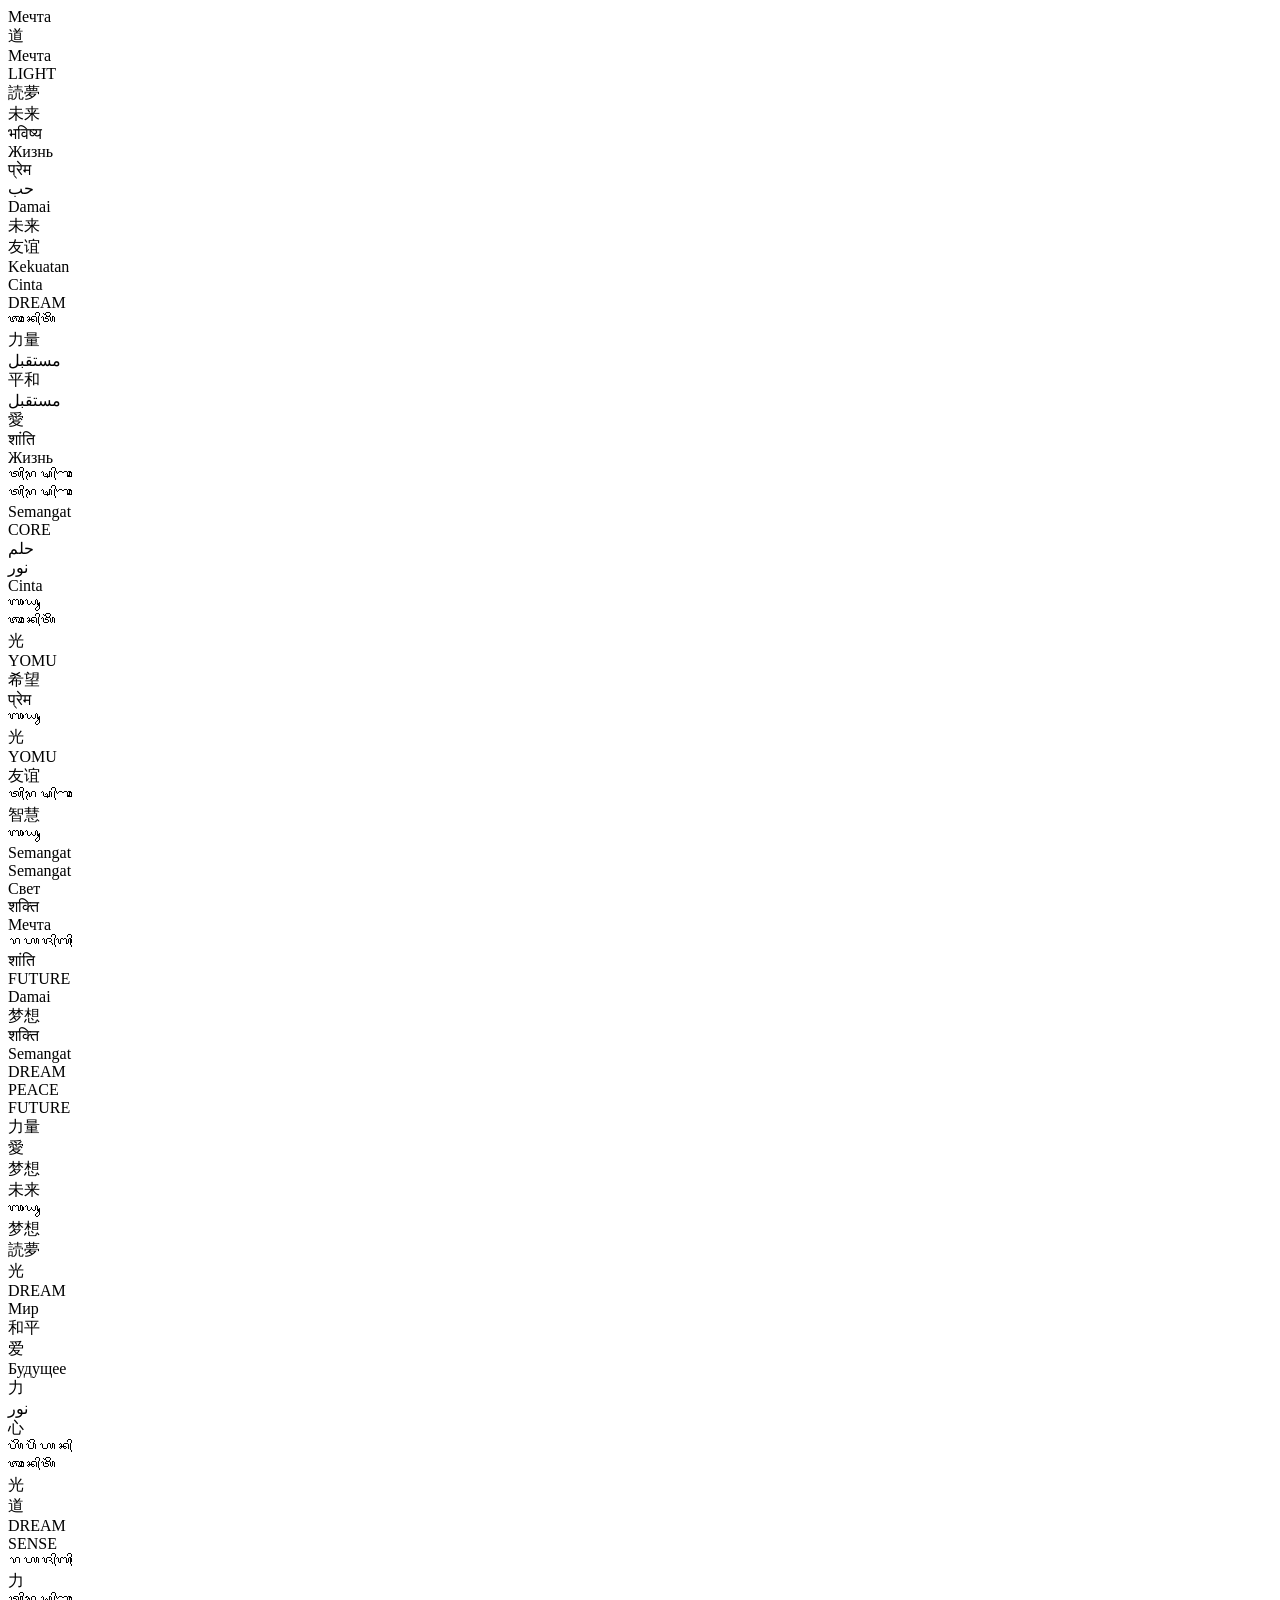
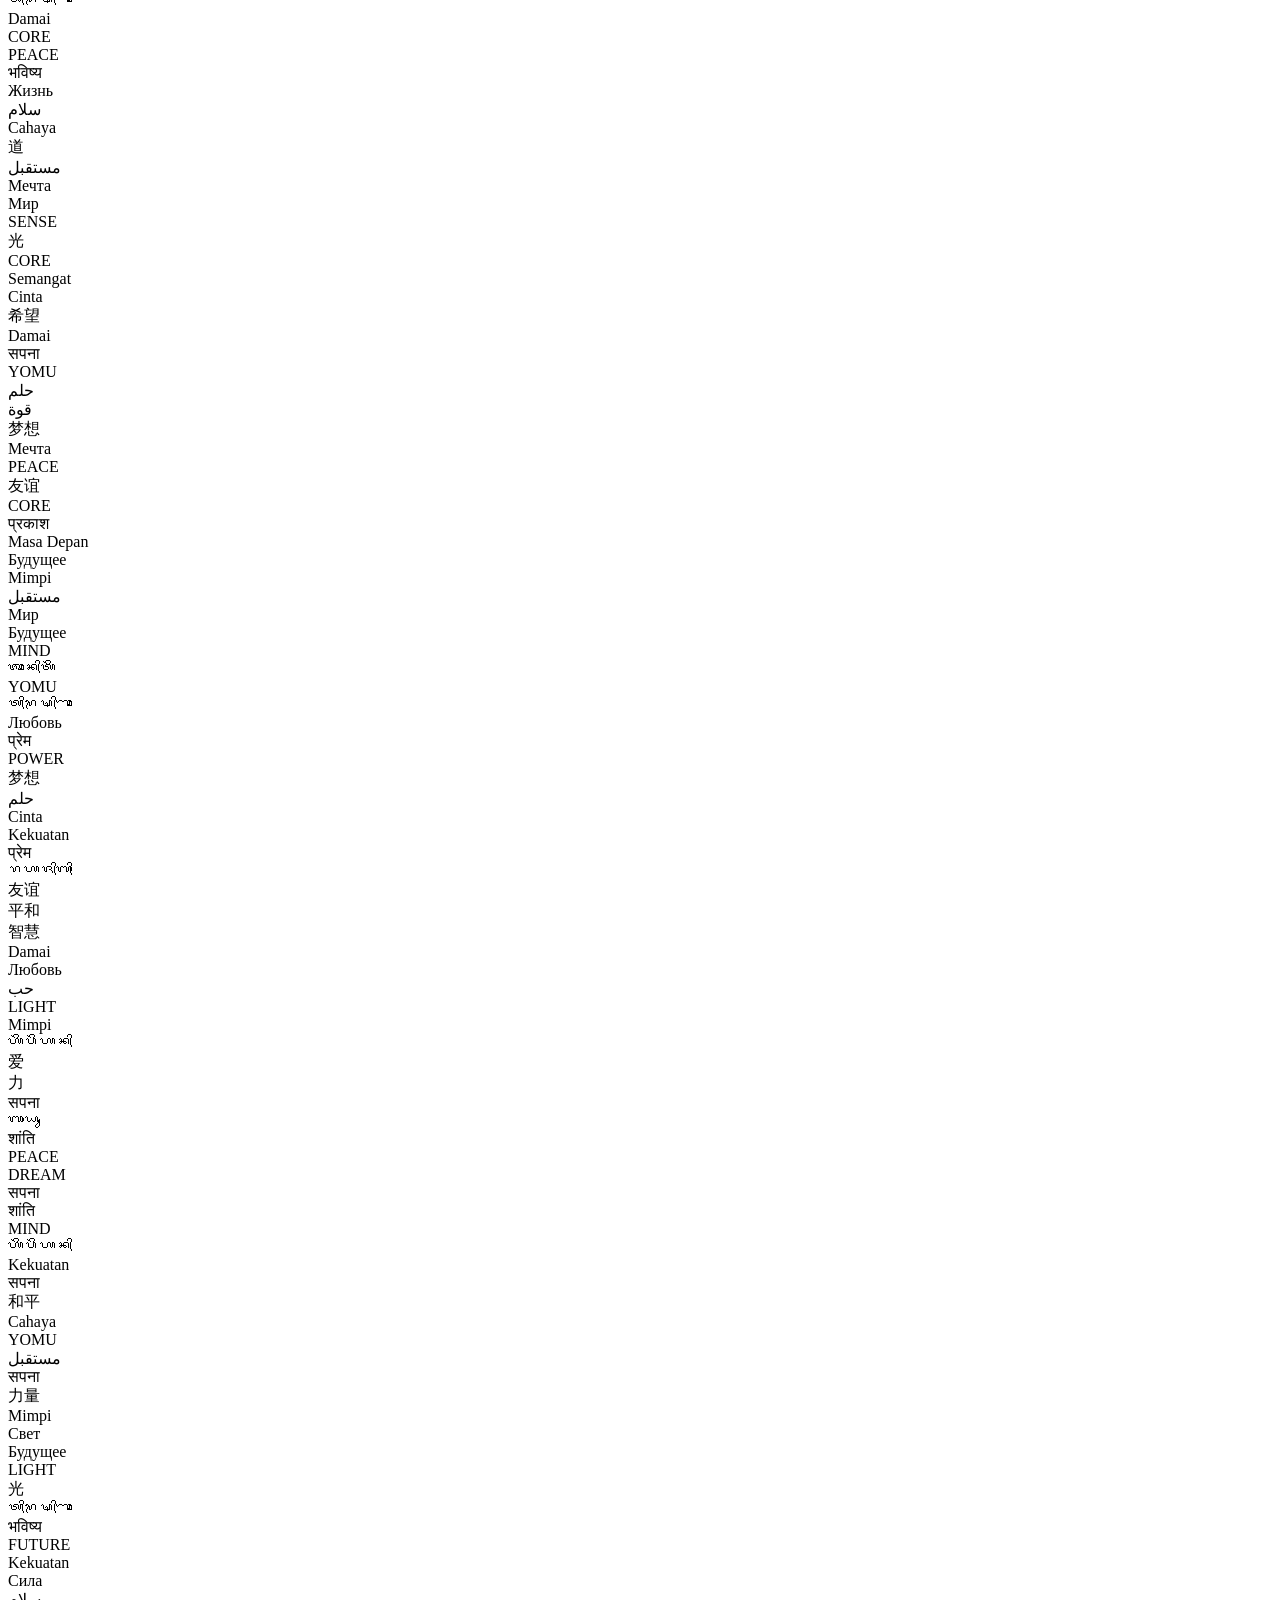
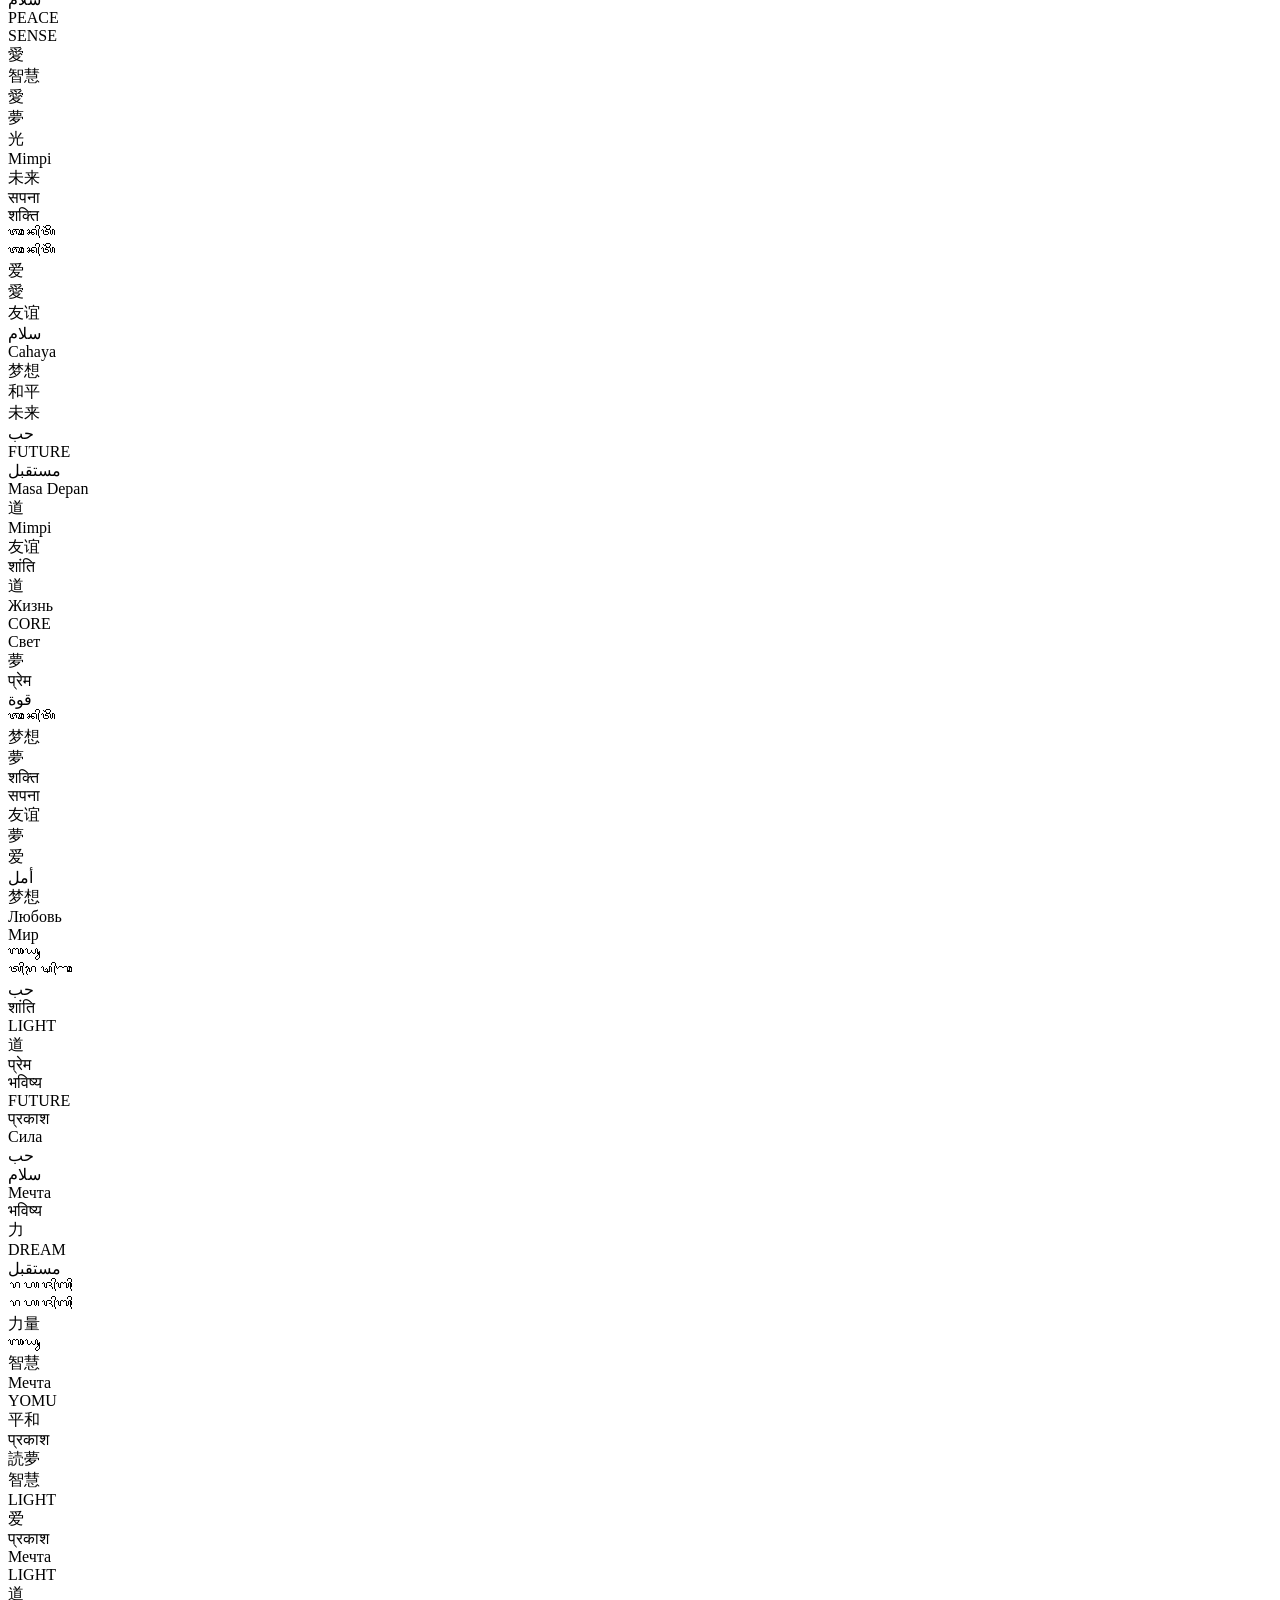
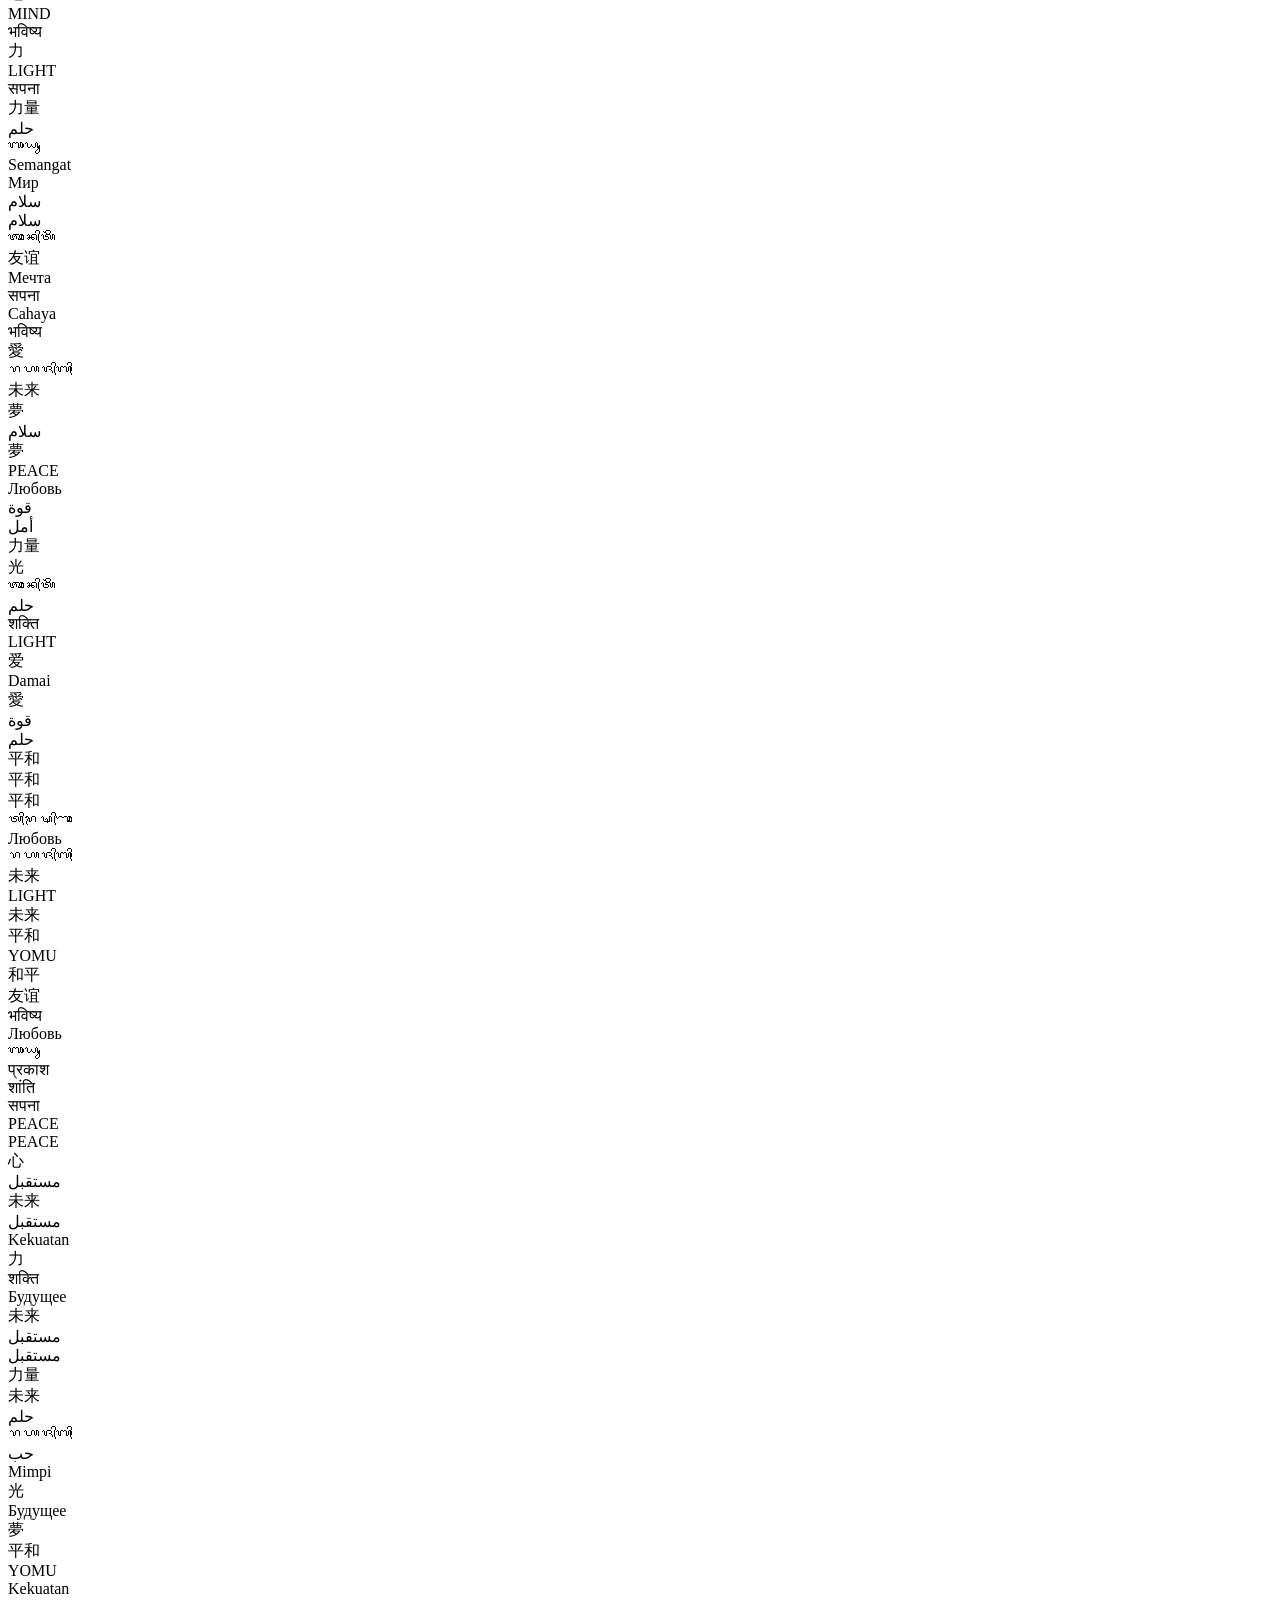
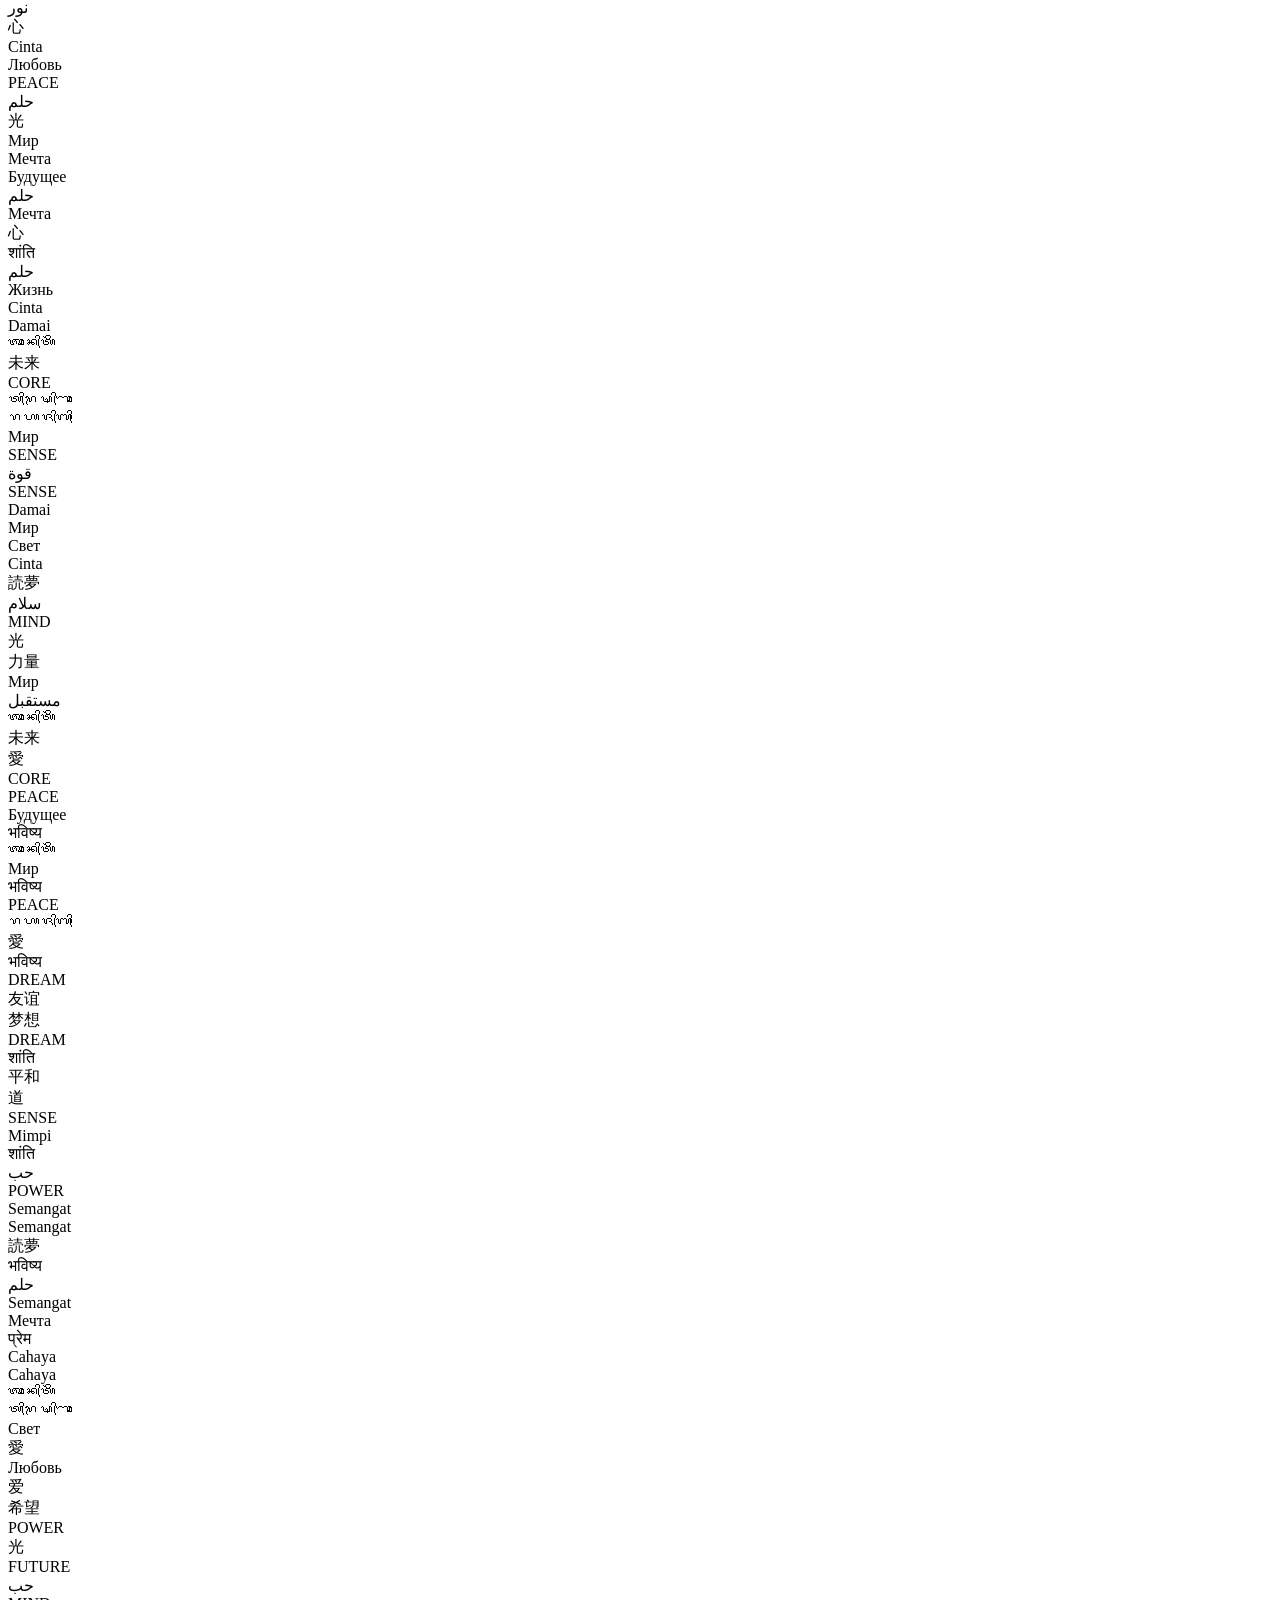
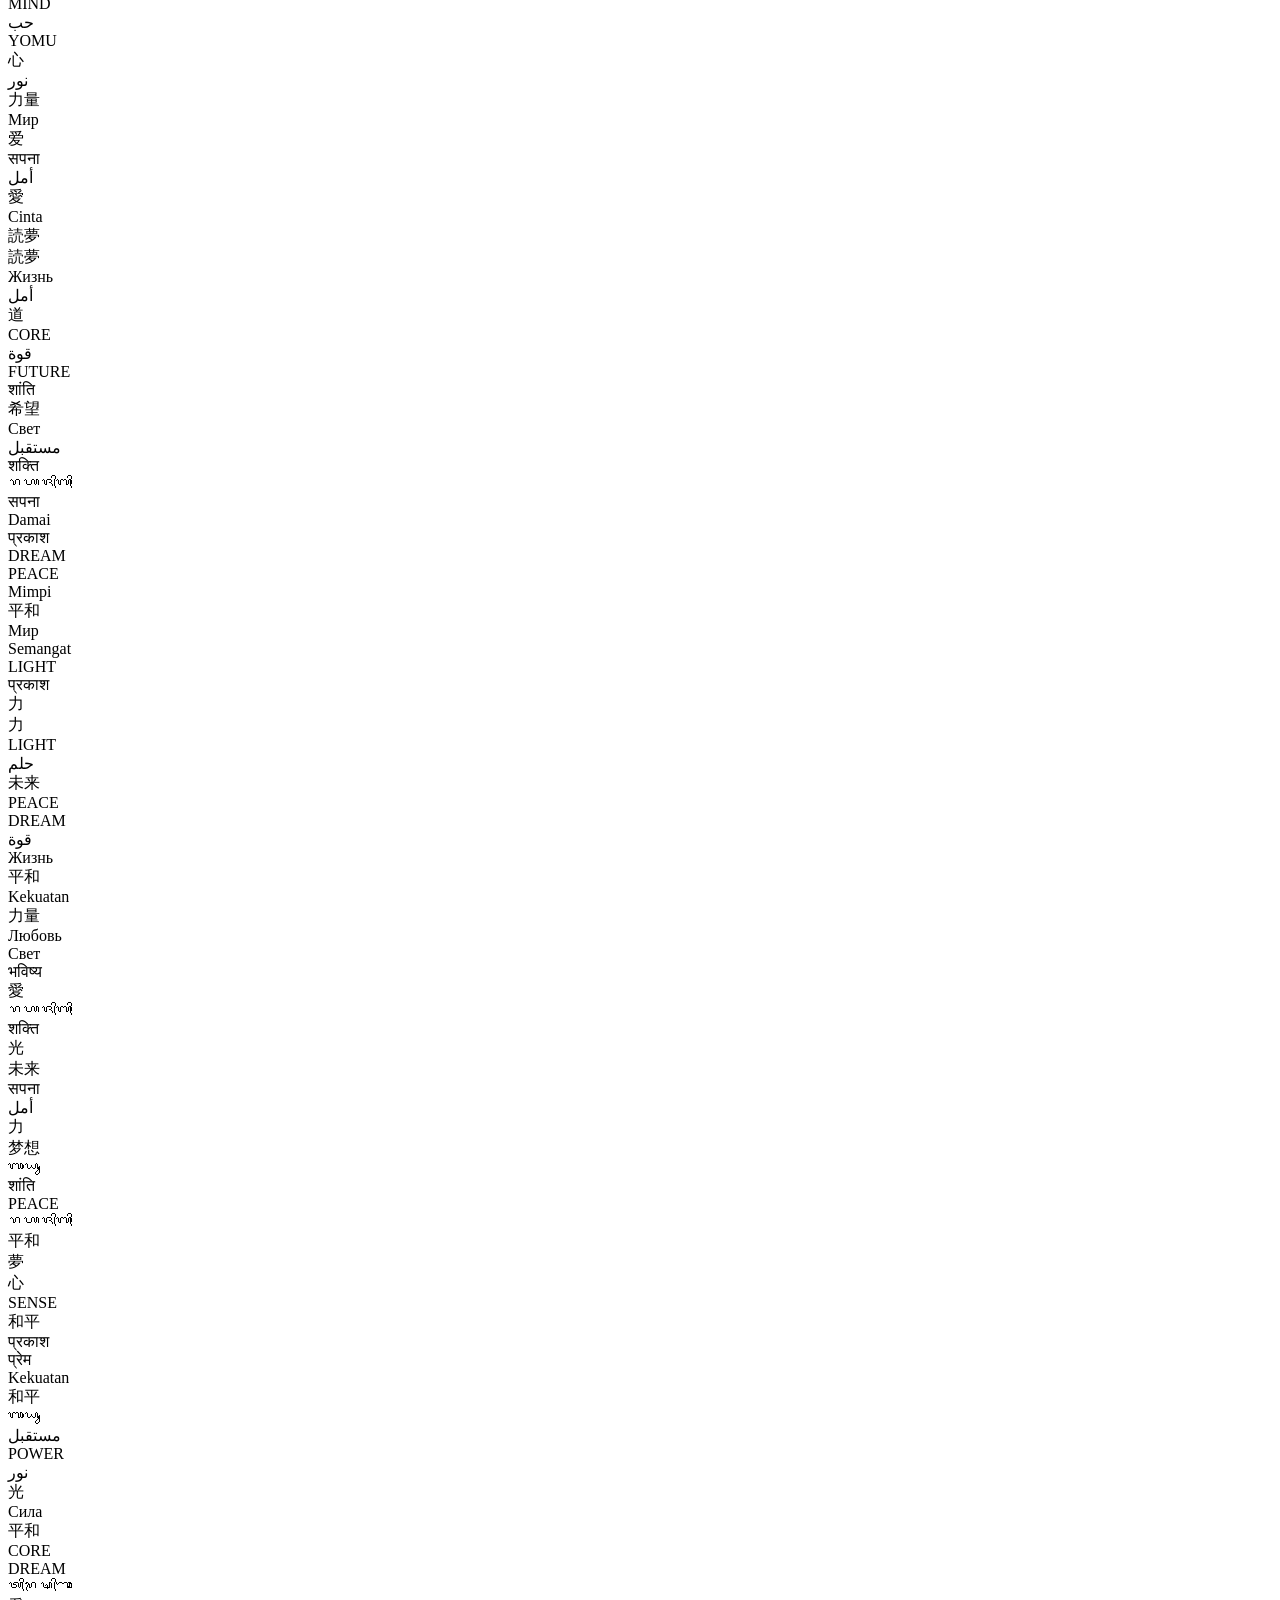
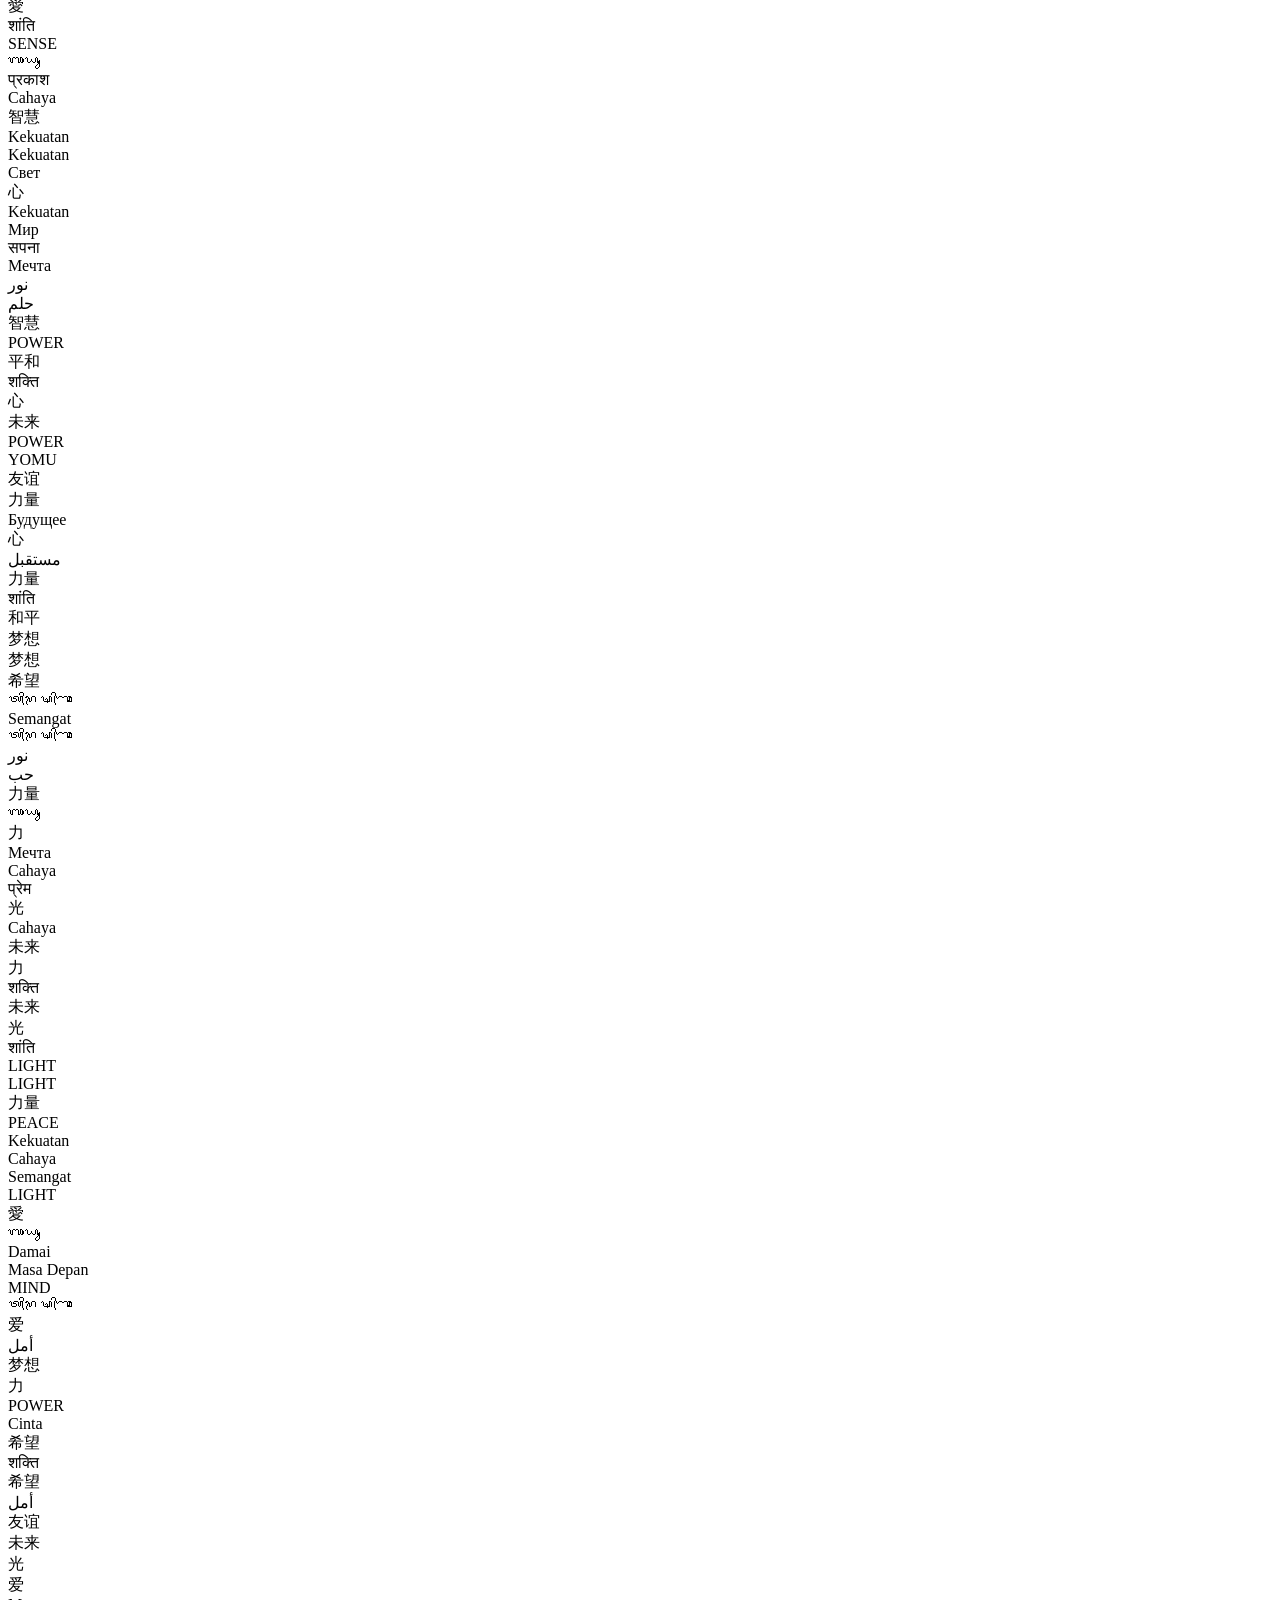
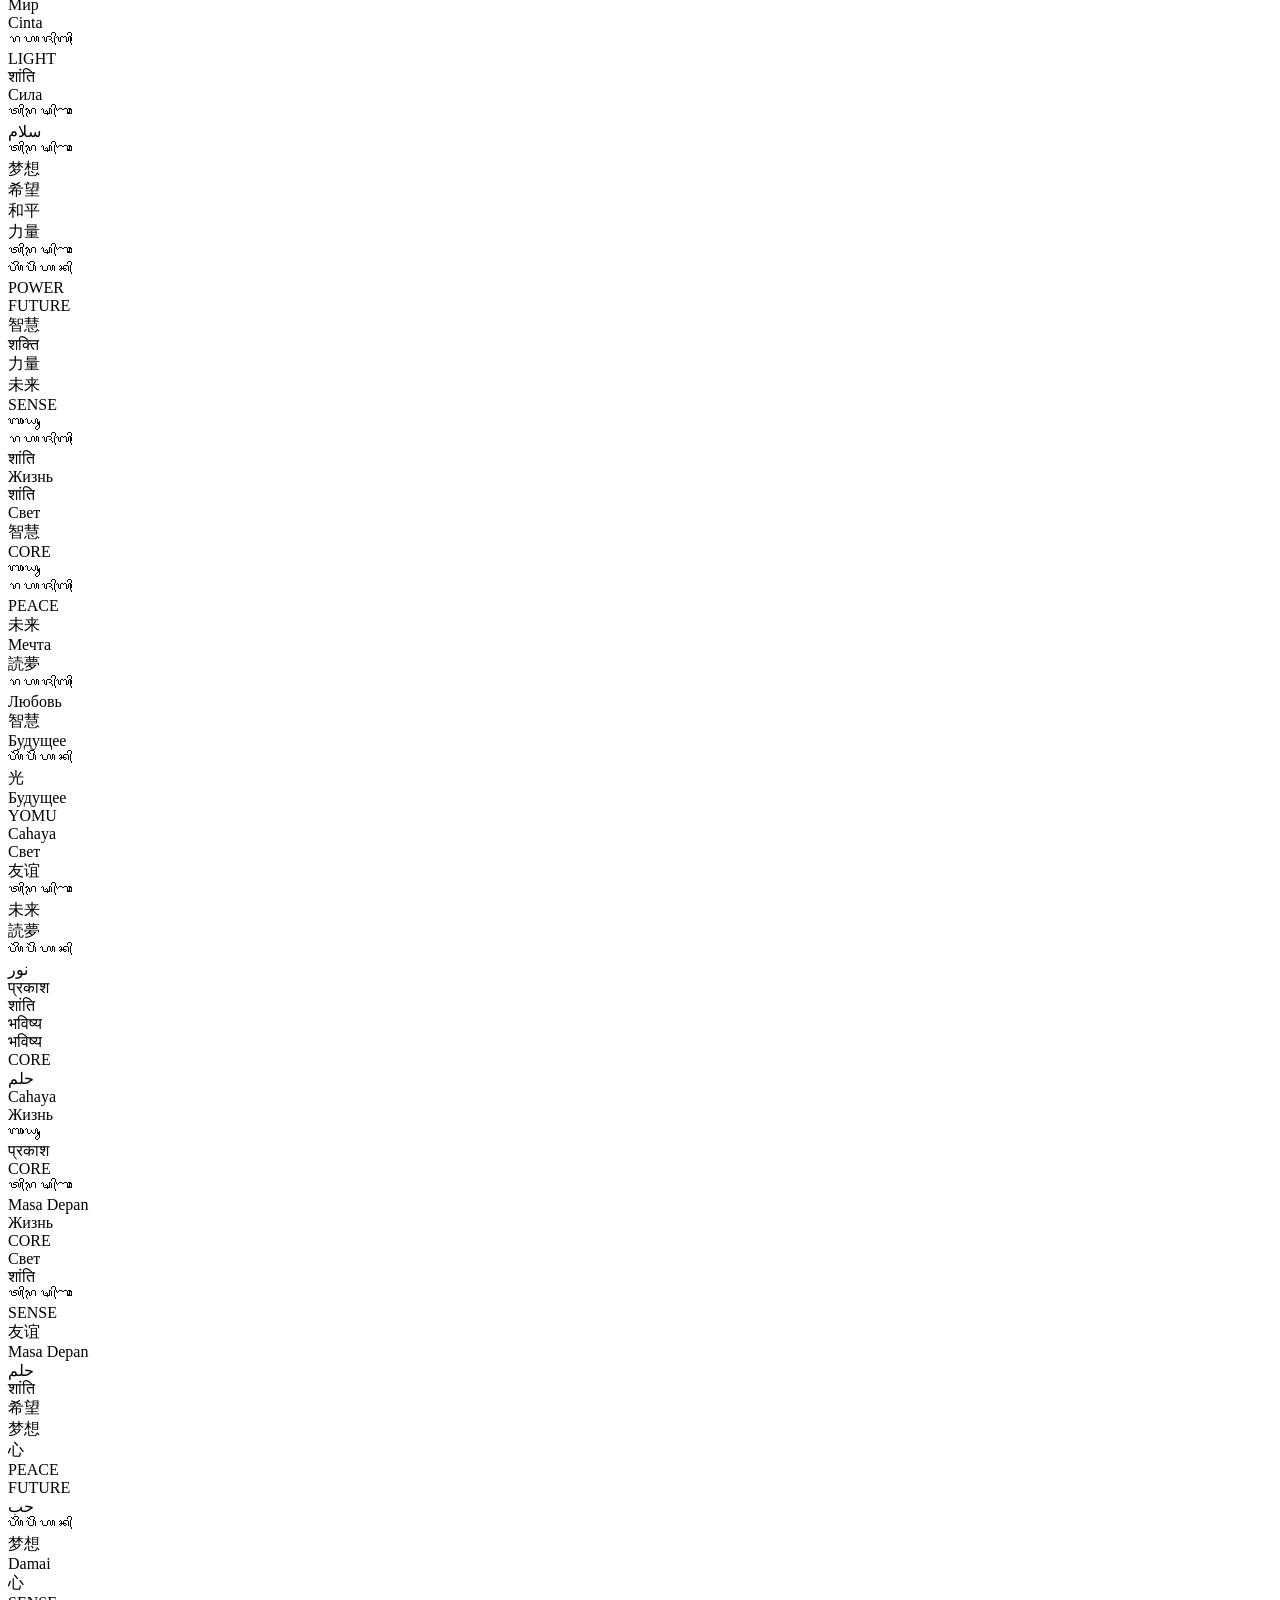
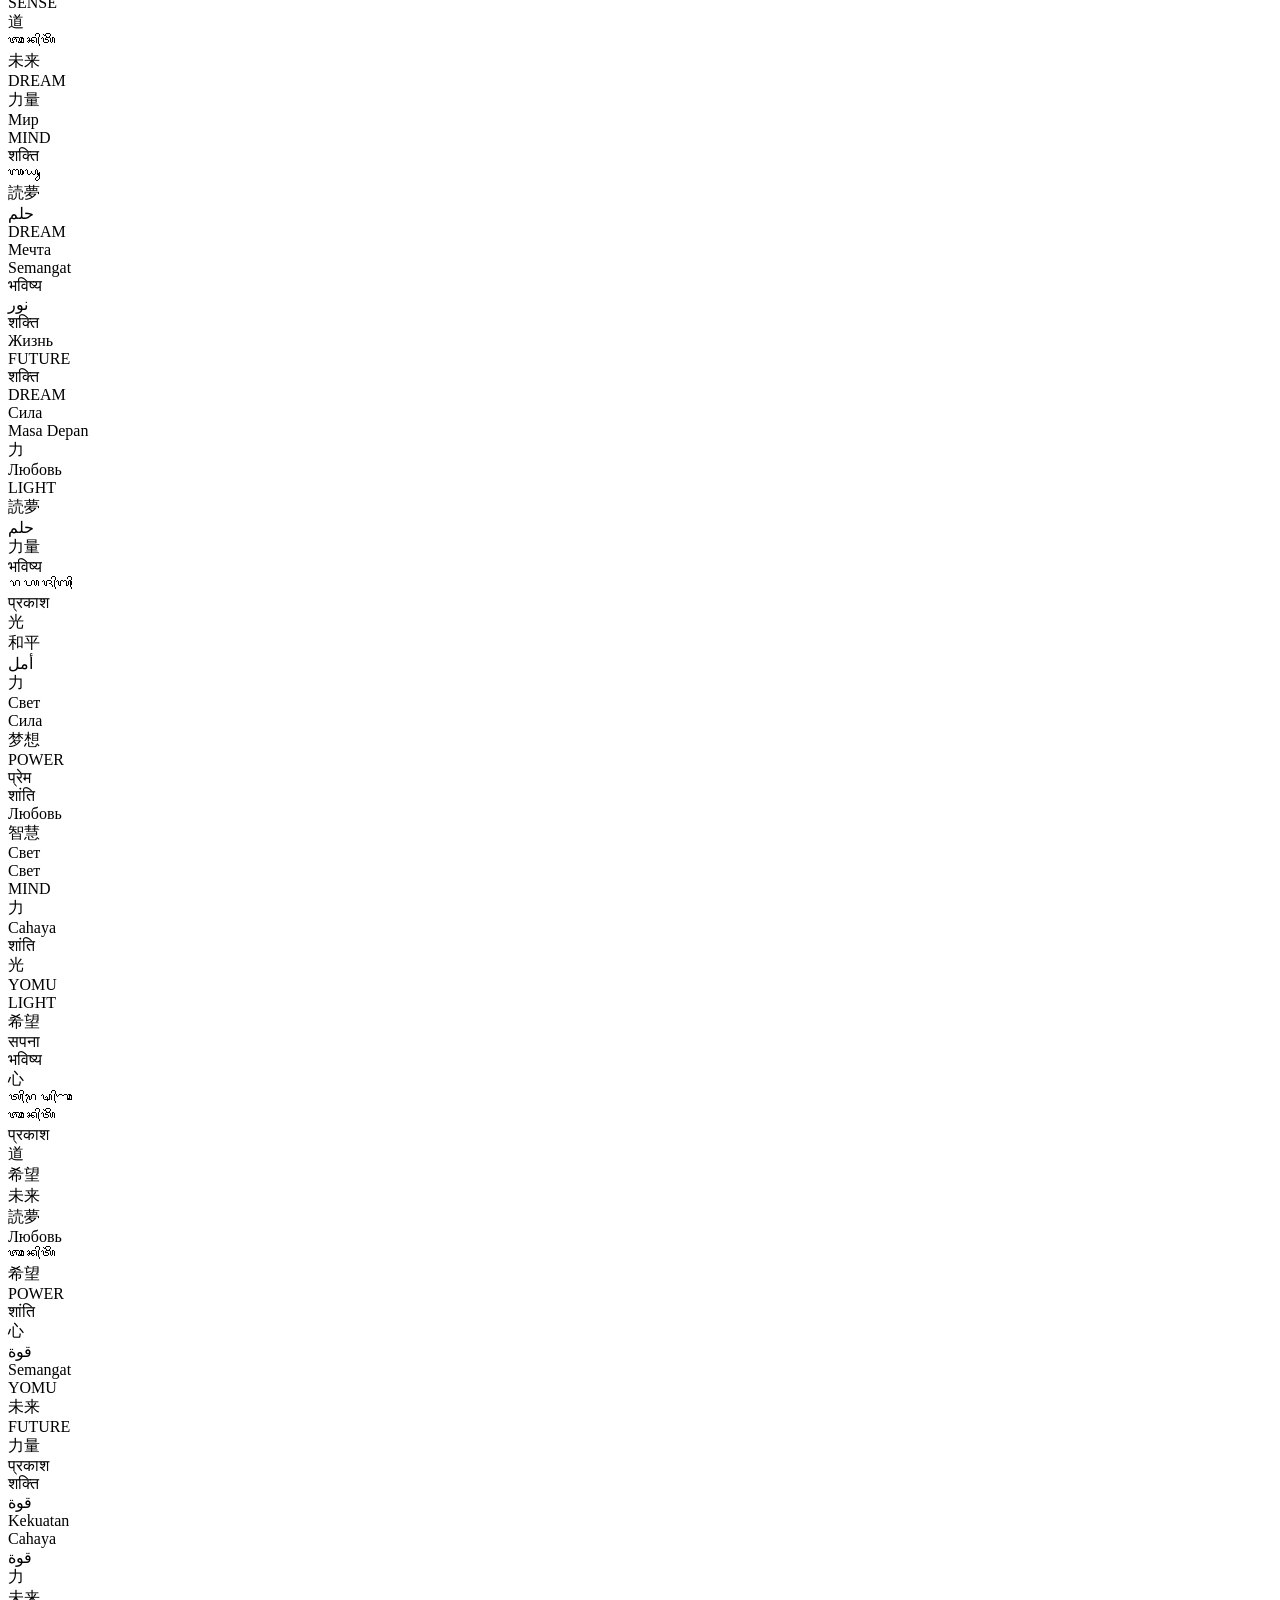
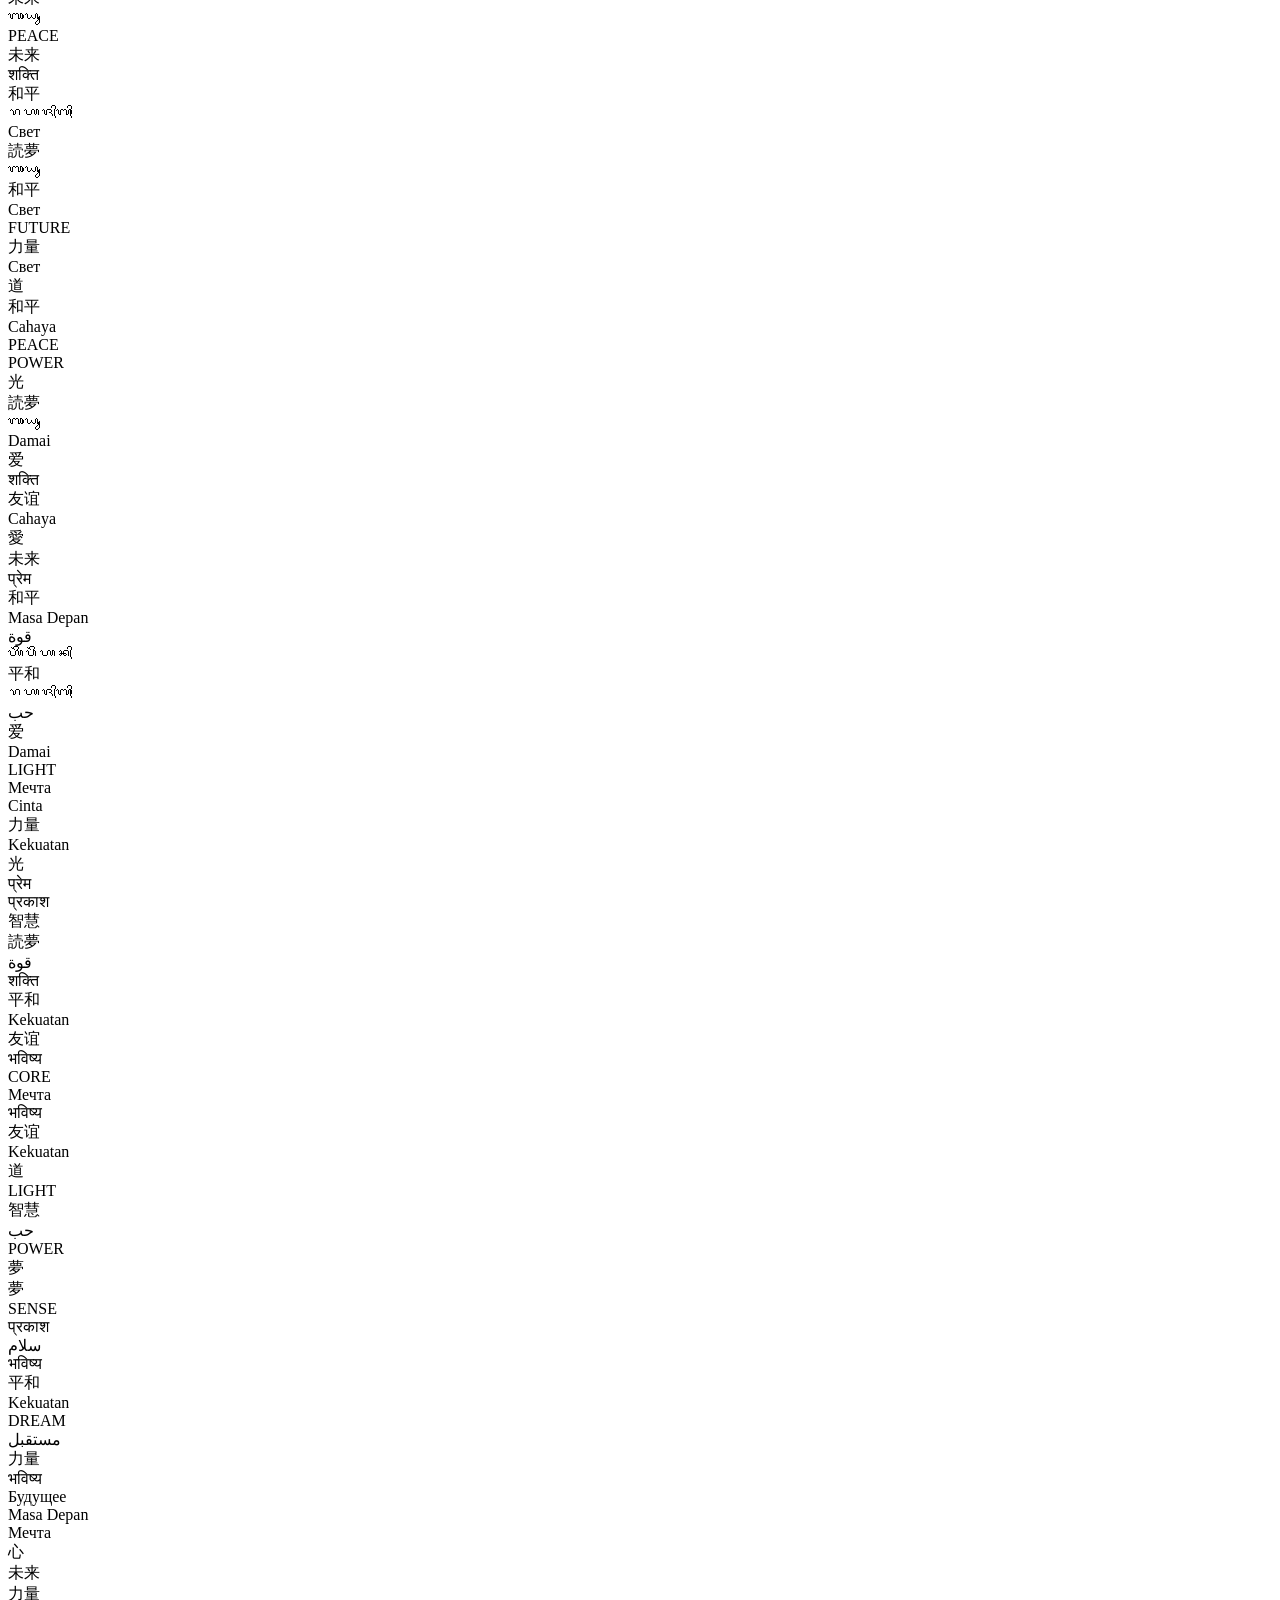
==== commit d9e93113: "feat(linguistic): fix duplicate kana okurigana alignment and add colloquial body override This commi" ====
--- a/backend/static/index.html
+++ b/backend/static/index.html
@@ -207,12 +207,12 @@
         let currentLang = "ja";
 
         function detectLanguage(text) {
-            if (/[\u3040-\u309F\u30A0-\u30FF]/.test(text)) return "ja";
-            if (/[\u4E00-\u9FAF]/.test(text)) return "zh";
-            if (/[\u0600-\u06FF]/.test(text)) return "ar";
-            if (/[\u0400-\u04FF]/.test(text)) return "ru";
-            if (/[\u0900-\u097F]/.test(text)) return "hi";
-            if (/[\u1B00-\u1B7F]/.test(text)) return "ban";
+            if (/[\p{scx=Hiragana}\p{scx=Katakana}]/u.test(text)) return "ja";
+            if (/[\p{scx=Han}]/u.test(text)) return "zh";
+            if (/[\p{scx=Arabic}]/u.test(text)) return "ar";
+            if (/[\p{scx=Cyrillic}]/u.test(text)) return "ru";
+            if (/[\p{scx=Devanagari}]/u.test(text)) return "hi";
+            if (/[\p{scx=Balinese}]/u.test(text)) return "ban";
             return "ja";
         }
 
@@ -367,22 +367,41 @@
         }
 
         output.addEventListener('click', async (e) => {
-            const rubyNode = e.target.closest('ruby');
-            if (!rubyNode) return;
-
-            let baseText = "";
-            for (let node of rubyNode.childNodes) {
-                if (node.nodeType === Node.TEXT_NODE) {
-                    baseText += node.nodeValue;
+            const targetNode = e.target.closest('.yomu-word') || e.target.closest('ruby');
+            if (!targetNode) return;
+
+            let baseText = targetNode.getAttribute('data-word');
+            if (!baseText) {
+                baseText = "";
+                for (let node of targetNode.childNodes) {
+                    if (node.nodeType === Node.TEXT_NODE) {
+                        baseText += node.nodeValue;
+                    }
                 }
-            }
-            baseText = baseText.trim() || rubyNode.innerText;
-
-            const rect = rubyNode.getBoundingClientRect();
+                baseText = baseText.trim() || targetNode.innerText;
+            }
+
+            const rect = targetNode.getBoundingClientRect();
             tooltip.style.left = `${rect.left + window.scrollX}px`;
             tooltip.style.top = `${rect.bottom + window.scrollY + 10}px`;
             tooltip.style.display = 'block';
-            tooltip.innerHTML = '<div style="font-style: italic; opacity: 0.7;">yōmu! is analyzing...</div>';
+            tooltip.innerHTML = `
+                <div style="display: flex; align-items: center; gap: 12px; padding: 4px 0;">
+                    <div style="
+                        width: 18px;
+                        height: 18px;
+                        border: 2px solid rgba(129, 140, 248, 0.15);
+                        border-top-color: #818cf8;
+                        border-radius: 50%;
+                        animation: yomu-spin 0.8s linear infinite;
+                        flex-shrink: 0;
+                    "></div>
+                    <div style="font-size: 0.85rem; opacity: 0.85; font-weight: 700; color: #818cf8; letter-spacing: 0.5px;">yōmu! is analyzing...</div>
+                </div>
+            `;
+
+            const surroundingContext = output.textContent.trim().substring(0, 500);
+            const combinedContext = `[Web Demo] Surrounding text: "${surroundingContext}"`;
 
             try {
                 const response = await fetch('/api/explain', {
@@ -390,7 +409,7 @@
                     headers: { 'Content-Type': 'application/json' },
                     body: JSON.stringify({ 
                         text: baseText,
-                        context: "yōmu! Web Demo" 
+                        context: combinedContext 
                     })
                 });
                 const data = await response.json();
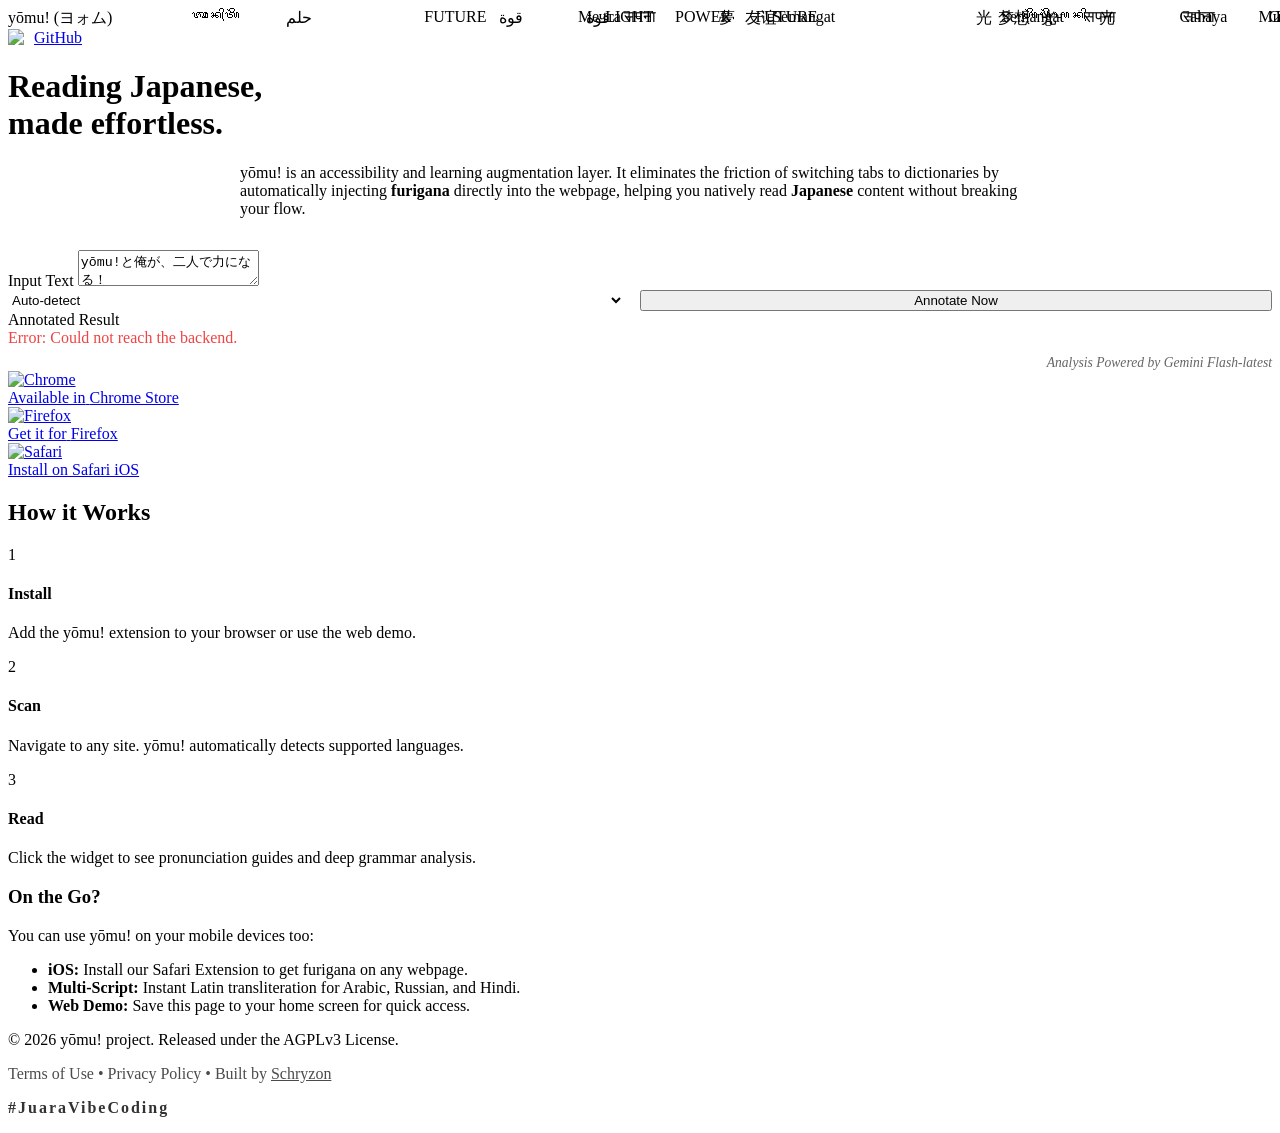
==== commit c3d7efa3: "feat: Enhance web demo background with matrix-style scattered strands and fix coordinate bug" ====
--- a/backend/static/index.html
+++ b/backend/static/index.html
@@ -207,8 +207,16 @@
         let currentLang = "ja";
 
         function detectLanguage(text) {
-            if (/[\p{scx=Hiragana}\p{scx=Katakana}]/u.test(text)) return "ja";
-            if (/[\p{scx=Han}]/u.test(text)) return "zh";
+            const has_kana = /[\p{scx=Hiragana}\p{scx=Katakana}]/u.test(text);
+            const has_han = /[\p{scx=Han}]/u.test(text);
+
+            // Kana present → definitely Japanese
+            if (has_kana) return "ja";
+
+            // Han only — no kana context. Could be Chinese OR Japanese kanji.
+            // Default to Japanese (primary use case). Users can override via dropdown.
+            if (has_han) return "ja";
+
             if (/[\p{scx=Arabic}]/u.test(text)) return "ar";
             if (/[\p{scx=Cyrillic}]/u.test(text)) return "ru";
             if (/[\p{scx=Devanagari}]/u.test(text)) return "hi";
@@ -253,7 +261,10 @@
             try {
                 const response = await fetch('/api/annotate', {
                     method: 'POST',
-                    headers: { 'Content-Type': 'application/json' },
+                    headers: {
+                        'Content-Type': 'application/json',
+                        'X-Yomu-Client': 'yomu-ext-v1'
+                    },
                     body: JSON.stringify({
                         text: text,
                         target_lang: langSelect.value
@@ -303,20 +314,19 @@
             const stream = document.createElement('div');
             stream.className = 'ambient-stream';
 
-            let content = "";
-            const streamLength = 10 + Math.floor(Math.random() * 20);
-            for (let i = 0; i < streamLength; i++) {
-                content += VOCABULARY[Math.floor(Math.random() * VOCABULARY.length)] + "\n";
-            }
-            stream.innerText = content;
-
-            // Randomize position and animation (Matrix Rain)
+            // Pick a single word
+            stream.innerText = VOCABULARY[Math.floor(Math.random() * VOCABULARY.length)];
+
+            // Randomize position and animation
             const isMobile = window.innerWidth < 768;
-            const duration = (isMobile ? 10 : 15) + Math.random() * 35;
-            const delay = -Math.random() * 50;
-            const sizeBase = isMobile ? 0.7 : 1.0;
-            const size = sizeBase + Math.random() * (isMobile ? 0.6 : 1.2);
-            const opacity = 0.4 + Math.random() * 0.6;
+            const duration = (isMobile ? 15 : 20) + Math.random() * 40; // Slower fall for single words
+            const delay = -Math.random() * 60;
+            const sizeBase = isMobile ? 0.8 : 1.2;
+            const size = sizeBase + Math.random() * (isMobile ? 0.8 : 1.5); // More varied sizes
+            const opacity = 0.2 + Math.random() * 0.8;
+
+            stream.style.position = 'absolute';
+            stream.style.left = `${Math.random() * 100}vw`;
 
             stream.style.setProperty('--duration', `${duration}s`);
             stream.style.setProperty('--size', `${size}rem`);
@@ -326,8 +336,8 @@
             ambientContainer.appendChild(stream);
         }
 
-        // Create high-density initial streams
-        const streamCount = Math.floor(window.innerWidth / 30); // Higher density
+        // Lower density to prevent animation popping (poofing) and visual clutter
+        const streamCount = Math.min(25, Math.floor(window.innerWidth / 50));
         for (let i = 0; i < streamCount; i++) {
             createStream();
         }
@@ -406,14 +416,17 @@
             try {
                 const response = await fetch('/api/explain', {
                     method: 'POST',
-                    headers: { 'Content-Type': 'application/json' },
-                    body: JSON.stringify({ 
+                    headers: {
+                        'Content-Type': 'application/json',
+                        'X-Yomu-Client': 'yomu-ext-v1'
+                    },
+                    body: JSON.stringify({
                         text: baseText,
-                        context: combinedContext 
+                        context: combinedContext
                     })
                 });
                 const data = await response.json();
-                
+
                 if (data.status === 'success') {
                     const safeExplanation = sanitizeHTML(data.explanation);
                     tooltip.innerHTML = `
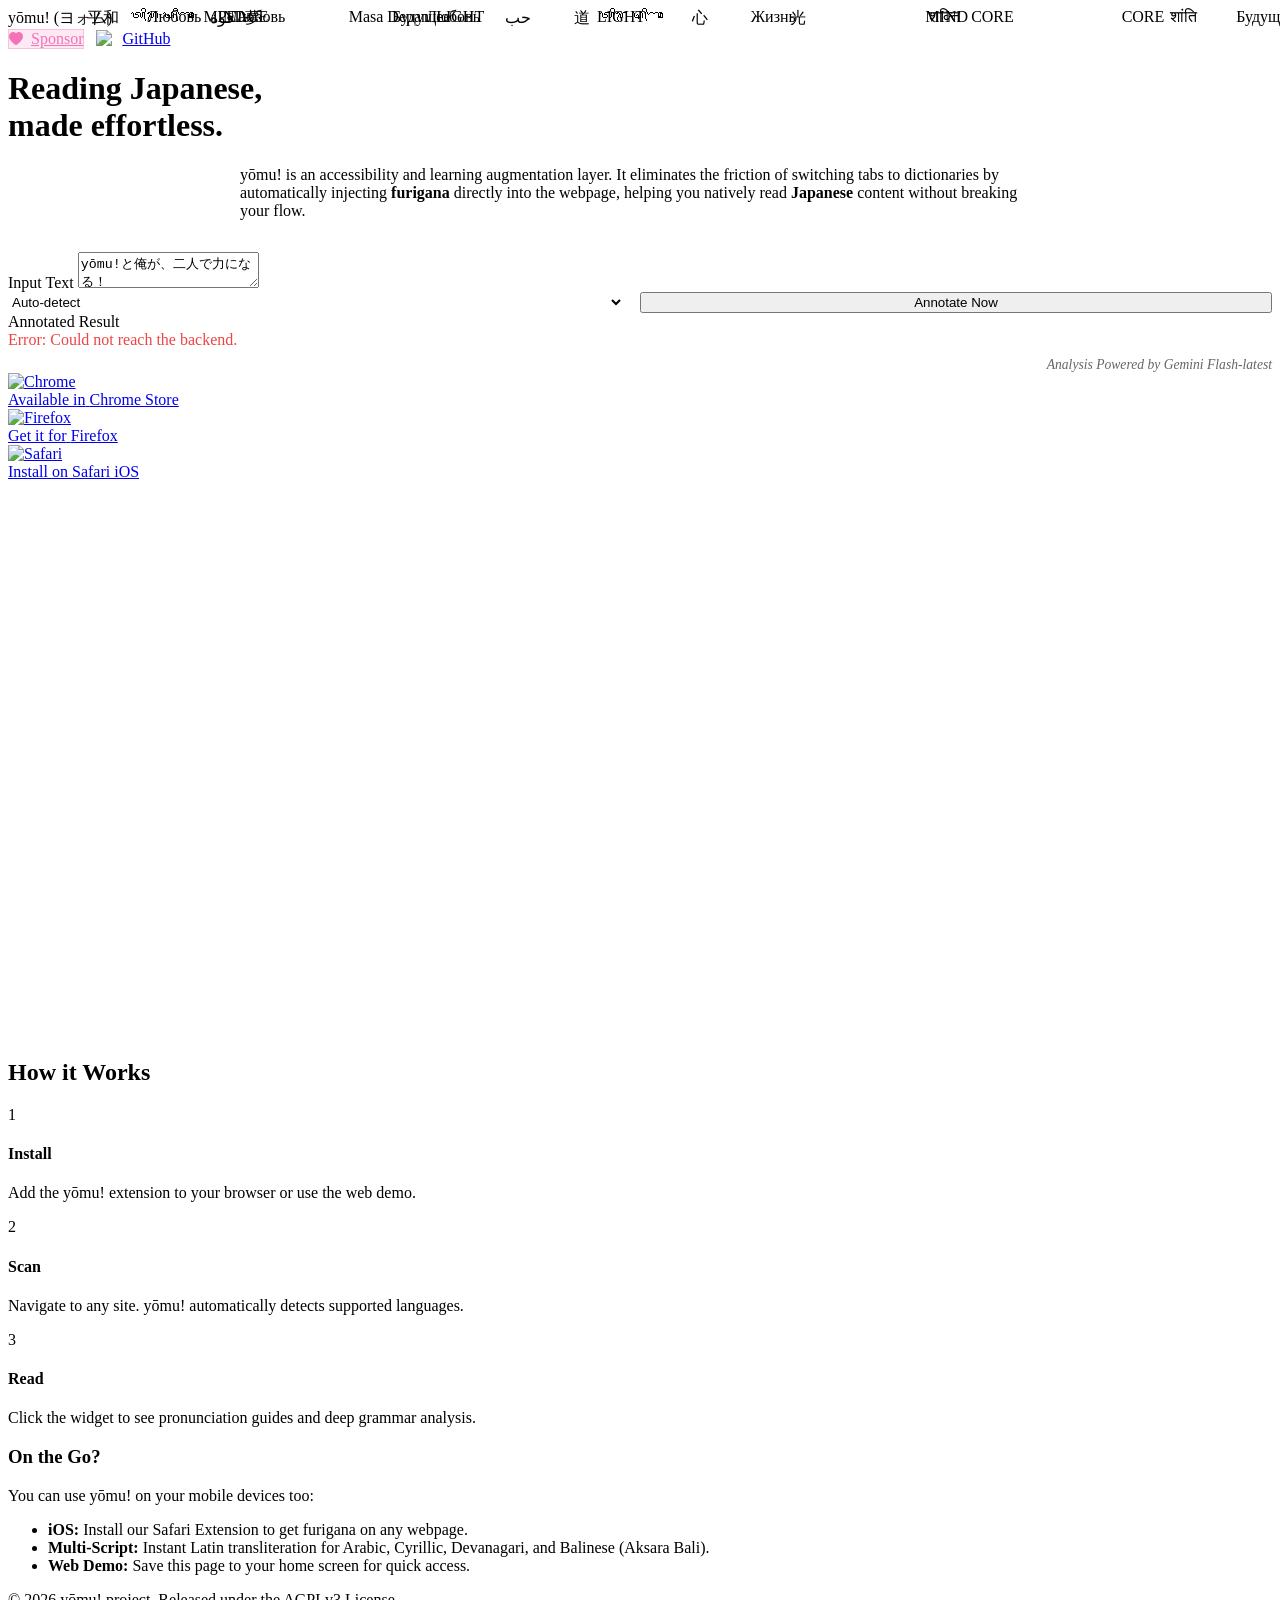
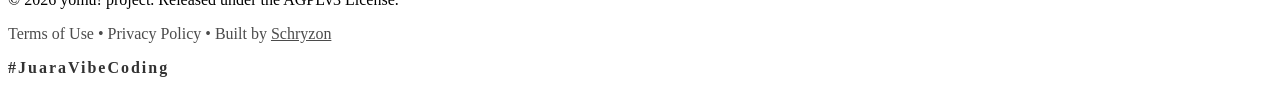
==== commit 9572f5b2: "chore: Upgrade to v1.1 - Refactor Russian/Hindi to Cyrillic/Devanagari, support Aksara Bali, add fav" ====
--- a/backend/static/index.html
+++ b/backend/static/index.html
@@ -6,14 +6,14 @@
     <meta name="viewport" content="width=device-width, initial-scale=1.0">
     <title>yōmu! (ヨォム)</title>
     <meta name="description"
-        content="yōmu! is a lightweight browser extension and AI reading layer that automatically adds Furigana, Pinyin, and Transliteration to Japanese, Chinese, Arabic, Russian, and Hindi text.">
+        content="yōmu! is a lightweight browser extension and AI reading layer that automatically adds Furigana, Pinyin, and Transliteration to Japanese, Chinese, Arabic, Cyrillic, Devanagari, and Balinese (Aksara Bali) text.">
 
     <!-- Open Graph / Facebook -->
     <meta property="og:type" content="website">
     <meta property="og:url" content="https://yomu-447937177163.asia-southeast2.run.app/" />
     <meta property="og:title" content="yōmu! (ヨォム) — Read Languages with Ease">
     <meta property="og:description"
-        content="An AI-powered reading companion that injects pronunciation guides into any website. Supports Japanese, Chinese, Arabic, Russian, and Hindi.">
+        content="An AI-powered reading companion that injects pronunciation guides into any website. Supports Japanese, Chinese, Arabic, Cyrillic, Devanagari, and Balinese (Aksara Bali).">
     <meta property="og:image" content="https://yomu-api-447937177163.asia-southeast2.run.app/static/logo.png">
 
     <!-- Twitter -->
@@ -21,7 +21,7 @@
     <meta property="twitter:url" content="https://yomu-api-447937177163.asia-southeast2.run.app/">
     <meta property="twitter:title" content="yōmu! (ヨォム) — AI Reading Layer">
     <meta property="twitter:description"
-        content="Inject Furigana, Pinyin, and Transliteration into any website automatically. 5 languages supported.">
+        content="Inject Furigana, Pinyin, and Transliteration into any website automatically. 6 scripts supported.">
     <meta property="twitter:image" content="https://yomu-api-447937177163.asia-southeast2.run.app/static/logo.png">
 
     <link rel="preconnect" href="https://fonts.googleapis.com">
@@ -31,6 +31,7 @@
     <link rel="manifest" href="/static/manifest.json">
     <link rel="canonical" href="https://yomu-447937177163.asia-southeast2.run.app/" />
     <meta name="theme-color" content="#020617">
+    <link rel="icon" type="image/png" href="/static/favicon.png">
     <link rel="apple-touch-icon" href="/static/logo.png">
 
 </head>
@@ -46,7 +47,14 @@
     <header>
         <div class="logo">yōmu! (ヨォム)</div>
 
-        <nav>
+        <nav style="display: flex; gap: 0.75rem; align-items: center;">
+            <a href="https://github.com/sponsors/Schryzon" target="_blank" rel="noopener" class="btn sponsor-btn"
+                style="background: rgba(236, 72, 153, 0.12); border: 1px solid rgba(236, 72, 153, 0.25); color: #f472b6; display: flex; align-items: center; gap: 0.5rem; transition: all 0.3s ease;">
+                <svg xmlns="http://www.w3.org/2000/svg" width="14" height="14" fill="currentColor" viewBox="0 0 16 16" style="vertical-align: middle;">
+                  <path fill-rule="evenodd" d="M8 1.314C12.438-3.248 23.534 4.735 8 15-7.534 4.736 3.562-3.248 8 1.314"/>
+                </svg>
+                Sponsor
+            </a>
             <a href="https://github.com/Schryzon/yomu" class="btn"
                 style="background: var(--glass); border: 1px solid var(--border); display: flex; align-items: center; gap: 0.5rem;">
                 <img src="https://cdn.simpleicons.org/github/white" alt="GitHub" style="width: 18px; height: 18px;">
@@ -81,8 +89,8 @@
                         <option value="ja">Japanese (Furigana)</option>
                         <option value="zh">Chinese (Pinyin)</option>
                         <option value="ar">Arabic (Transliteration)</option>
-                        <option value="ru">Russian (Transliteration)</option>
-                        <option value="hi">Hindi (Transliteration)</option>
+                        <option value="ru">Cyrillic (Transliteration)</option>
+                        <option value="hi">Devanagari (Transliteration)</option>
                         <option value="ban">Balinese (Aksara Bali)</option>
                     </select>
 
@@ -103,7 +111,7 @@
         </div>
 
         <div class="store-grid">
-            <a href="#" class="store-btn chrome-btn">
+            <a href="https://chromewebstore.google.com/detail/y%C5%8Dmu/gcihehnachakmhljbpmpihfdfhhjapdh" target="_blank" rel="noopener" class="store-btn chrome-btn">
                 <img src="https://cdn.simpleicons.org/googlechrome/white" alt="Chrome"
                     style="width: 24px; height: 24px;">
                 <div class="btn-text">
@@ -111,7 +119,7 @@
                     <span class="large">Chrome Store</span>
                 </div>
             </a>
-            <a href="#" class="store-btn firefox-btn">
+            <a href="https://addons.mozilla.org/en-US/firefox/addon/y%C5%8Dmu/" target="_blank" rel="noopener" class="store-btn firefox-btn">
                 <img src="https://cdn.simpleicons.org/firefoxbrowser/white" alt="Firefox"
                     style="width: 24px; height: 24px;">
                 <div class="btn-text">
@@ -126,6 +134,18 @@
                     <span class="large">Safari iOS</span>
                 </div>
             </a>
+        </div>
+
+        <div class="video-container" style="max-width: 800px; margin: 3rem auto; padding: 1rem; background: var(--glass); border: 1px solid var(--border); border-radius: 16px; box-shadow: var(--shadow);">
+            <div style="position: relative; padding-bottom: 56.25%; height: 0; overflow: hidden; border-radius: 12px;">
+                <iframe 
+                    style="position: absolute; top: 0; left: 0; width: 100%; height: 100%; border: 0;"
+                    src="https://www.youtube.com/embed/NY2R7V5c_kU" 
+                    title="yōmu! Promo Video" 
+                    allow="accelerometer; autoplay; clipboard-write; encrypted-media; gyroscope; picture-in-picture; web-share" 
+                    allowfullscreen>
+                </iframe>
+            </div>
         </div>
 
         <section class="how-to">
@@ -156,7 +176,7 @@
             <p>You can use yōmu! on your mobile devices too:</p>
             <ul>
                 <li><strong>iOS:</strong> Install our Safari Extension to get furigana on any webpage.</li>
-                <li><strong>Multi-Script:</strong> Instant Latin transliteration for Arabic, Russian, and Hindi.</li>
+                <li><strong>Multi-Script:</strong> Instant Latin transliteration for Arabic, Cyrillic, Devanagari, and Balinese (Aksara Bali).</li>
 
                 <li><strong>Web Demo:</strong> Save this page to your home screen for quick access.</li>
             </ul>
@@ -190,8 +210,8 @@
             ja: "Japanese",
             zh: "Chinese",
             ar: "Arabic",
-            ru: "Russian",
-            hi: "Hindi",
+            ru: "Cyrillic",
+            hi: "Devanagari",
             ban: "Balinese"
         };
 
@@ -298,9 +318,9 @@
             "梦想", "力量", "未来", "和平", "爱", "光", "友谊", "智慧",
             // Arabic
             "سلام", "حب", "أمل", "قوة", "مستقبل", "حلم", "نور",
-            // Russian
+            // Cyrillic
             "Мир", "Любовь", "Сила", "Мечта", "Будущее", "Свет", "Жизнь",
-            // Hindi
+            // Devanagari
             "शांति", "सपना", "भविष्य", "शक्ति", "प्रेम", "प्रकाश",
             // Balinese
             "ᬰᬵᬦ᭄ᬢᬶ", "ᬳᬶᬧᬶᬳᬦ᭄", "ᬩᬵᬬᬸ", "ᬭᬳᬚ᭄ᬜ᭄", "ᬢ᭄ᬭᬾᬱ᭄ᬡᬵ",
